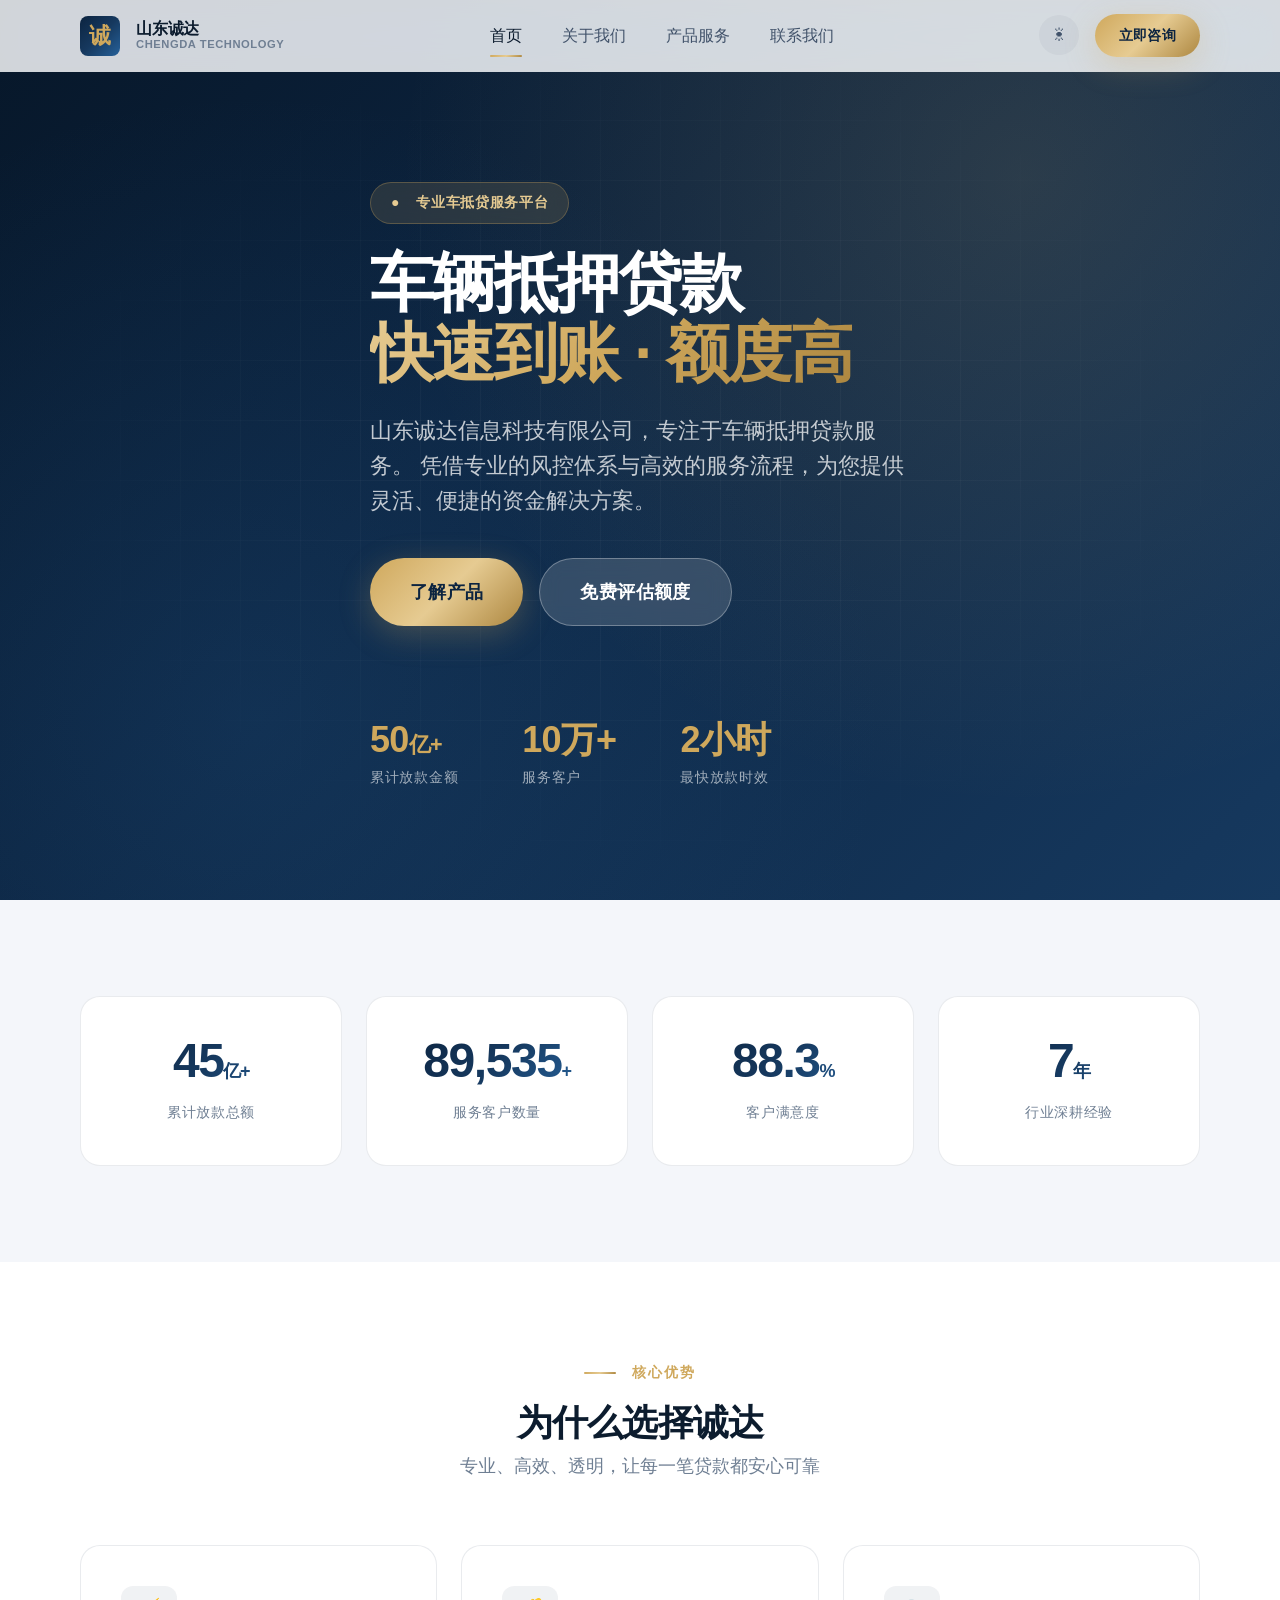
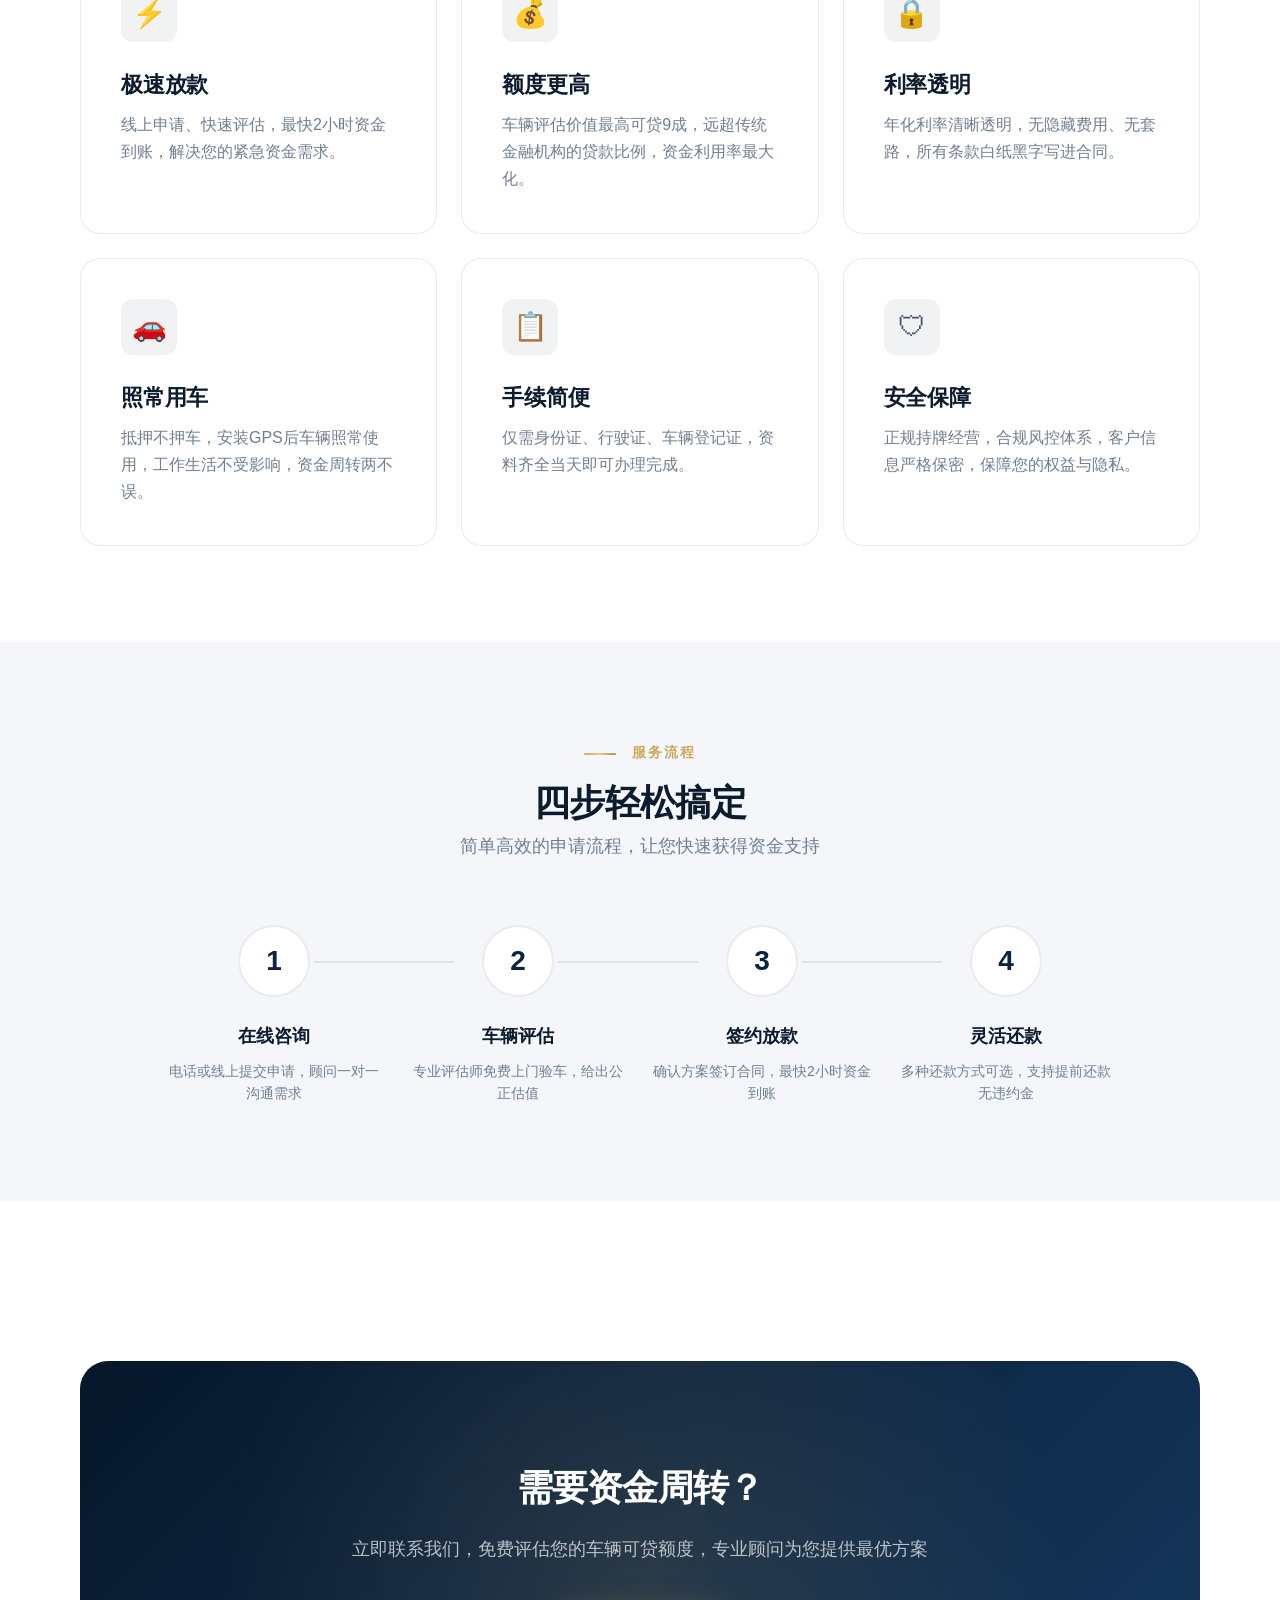
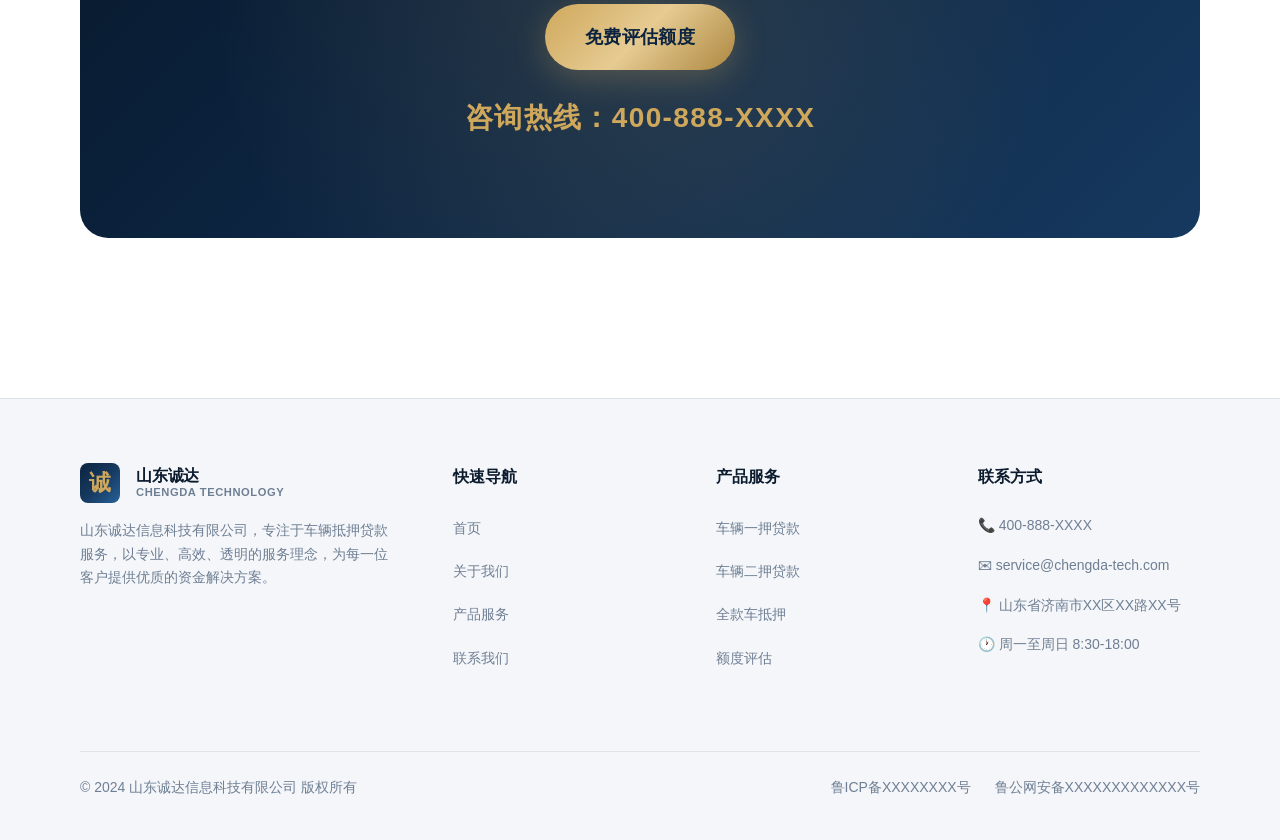
==== index.html @ d7d355e5 "Initial commit: 山东诚达信息科技有限公司官网 (车抵贷) - 首页/关于我们/产品服务/联系我们" ====
<!DOCTYPE html>
<html lang="zh-CN">
<head>
  <meta charset="UTF-8">
  <meta name="viewport" content="width=device-width, initial-scale=1.0">
  <title>山东诚达信息科技有限公司 - 专业车抵贷服务平台</title>
  <meta name="description" content="山东诚达信息科技有限公司，专注于车辆抵押贷款服务，放款快、额度高、利率透明，助力您的资金周转。">
  <meta name="keywords" content="车抵贷,车辆抵押贷款,山东诚达,汽车贷款,资金周转">
  <link rel="stylesheet" href="css/style.css">
</head>
<body>

  <!-- ===== 导航栏 ===== -->
  <nav class="navbar">
    <div class="nav-inner">
      <a href="index.html" class="nav-logo">
        <div class="nav-logo-mark">诚</div>
        <div class="nav-logo-text">
          <span class="main">山东诚达</span>
          <span class="sub">CHENGDA TECHNOLOGY</span>
        </div>
      </a>
      <div class="nav-menu">
        <a href="index.html" class="nav-link">首页</a>
        <a href="about.html" class="nav-link">关于我们</a>
        <a href="services.html" class="nav-link">产品服务</a>
        <a href="contact.html" class="nav-link">联系我们</a>
      </div>
      <div class="nav-actions">
        <button class="theme-toggle" aria-label="切换主题">
          <span class="icon-sun">☀</span>
          <span class="icon-moon">☾</span>
        </button>
        <a href="contact.html" class="btn btn-gold btn-sm magnetic">立即咨询</a>
        <button class="nav-toggle" aria-label="菜单">
          <span></span><span></span><span></span>
        </button>
      </div>
    </div>
  </nav>

  <!-- 移动端菜单 -->
  <div class="mobile-menu">
    <a href="index.html" class="nav-link">首页</a>
    <a href="about.html" class="nav-link">关于我们</a>
    <a href="services.html" class="nav-link">产品服务</a>
    <a href="contact.html" class="nav-link">联系我们</a>
  </div>

  <!-- ===== Hero 区 ===== -->
  <section class="hero">
    <div class="container">
      <div class="hero-content">
        <div class="hero-eyebrow">
          <span>●</span> 专业车抵贷服务平台
        </div>
        <h1 class="hero-title">
          车辆抵押贷款<br>
          <span class="accent">快速到账 · 额度高</span>
        </h1>
        <p class="hero-desc">
          山东诚达信息科技有限公司，专注于车辆抵押贷款服务。
          凭借专业的风控体系与高效的服务流程，为您提供灵活、便捷的资金解决方案。
        </p>
        <div class="hero-actions">
          <a href="services.html" class="btn btn-gold btn-lg magnetic">了解产品</a>
          <a href="contact.html" class="btn btn-light btn-lg">免费评估额度</a>
        </div>

        <div class="hero-stats">
          <div class="hero-stat">
            <div class="hero-stat-num">50<span style="font-size:0.6em">亿+</span></div>
            <div class="hero-stat-label">累计放款金额</div>
          </div>
          <div class="hero-stat">
            <div class="hero-stat-num">10万+</div>
            <div class="hero-stat-label">服务客户</div>
          </div>
          <div class="hero-stat">
            <div class="hero-stat-num">2小时</div>
            <div class="hero-stat-label">最快放款时效</div>
          </div>
        </div>
      </div>
    </div>
  </section>

  <!-- ===== 数据统计 ===== -->
  <section class="section bg-section" data-count-section>
    <div class="container">
      <div class="stats-bar">
        <div class="stat-item" data-animate>
          <div class="stat-num"><span data-count="50" data-decimals="0">0</span><span class="unit">亿+</span></div>
          <div class="stat-label">累计放款总额</div>
        </div>
        <div class="stat-item" data-animate data-animate-delay="1">
          <div class="stat-num"><span data-count="100000" data-decimals="0">0</span><span class="unit">+</span></div>
          <div class="stat-label">服务客户数量</div>
        </div>
        <div class="stat-item" data-animate data-animate-delay="2">
          <div class="stat-num"><span data-count="98.6" data-decimals="1">0</span><span class="unit">%</span></div>
          <div class="stat-label">客户满意度</div>
        </div>
        <div class="stat-item" data-animate data-animate-delay="3">
          <div class="stat-num"><span data-count="8" data-decimals="0">0</span><span class="unit">年</span></div>
          <div class="stat-label">行业深耕经验</div>
        </div>
      </div>
    </div>
  </section>

  <!-- ===== 业务优势 ===== -->
  <section class="section">
    <div class="container">
      <div class="text-center" data-animate>
        <span class="eyebrow">核心优势</span>
        <h2 class="section-title">为什么选择诚达</h2>
        <p class="section-subtitle">专业、高效、透明，让每一笔贷款都安心可靠</p>
      </div>

      <div class="feature-grid">
        <div class="feature-card" data-animate>
          <div class="feature-icon">⚡</div>
          <h3 class="feature-title">极速放款</h3>
          <p class="feature-desc">线上申请、快速评估，最快2小时资金到账，解决您的紧急资金需求。</p>
        </div>
        <div class="feature-card" data-animate data-animate-delay="1">
          <div class="feature-icon">💰</div>
          <h3 class="feature-title">额度更高</h3>
          <p class="feature-desc">车辆评估价值最高可贷9成，远超传统金融机构的贷款比例，资金利用率最大化。</p>
        </div>
        <div class="feature-card" data-animate data-animate-delay="2">
          <div class="feature-icon">🔒</div>
          <h3 class="feature-title">利率透明</h3>
          <p class="feature-desc">年化利率清晰透明，无隐藏费用、无套路，所有条款白纸黑字写进合同。</p>
        </div>
        <div class="feature-card" data-animate data-animate-delay="3">
          <div class="feature-icon">🚗</div>
          <h3 class="feature-title">照常用车</h3>
          <p class="feature-desc">抵押不押车，安装GPS后车辆照常使用，工作生活不受影响，资金周转两不误。</p>
        </div>
        <div class="feature-card" data-animate>
          <div class="feature-icon">📋</div>
          <h3 class="feature-title">手续简便</h3>
          <p class="feature-desc">仅需身份证、行驶证、车辆登记证，资料齐全当天即可办理完成。</p>
        </div>
        <div class="feature-card" data-animate data-animate-delay="1">
          <div class="feature-icon">🛡</div>
          <h3 class="feature-title">安全保障</h3>
          <p class="feature-desc">正规持牌经营，合规风控体系，客户信息严格保密，保障您的权益与隐私。</p>
        </div>
      </div>
    </div>
  </section>

  <!-- ===== 服务流程 ===== -->
  <section class="section bg-section">
    <div class="container">
      <div class="text-center" data-animate>
        <span class="eyebrow">服务流程</span>
        <h2 class="section-title">四步轻松搞定</h2>
        <p class="section-subtitle">简单高效的申请流程，让您快速获得资金支持</p>
      </div>

      <div class="process-flow">
        <div class="process-step" data-animate>
          <div class="process-step-num">1</div>
          <h3 class="process-step-title">在线咨询</h3>
          <p class="process-step-desc">电话或线上提交申请，顾问一对一沟通需求</p>
        </div>
        <div class="process-step" data-animate data-animate-delay="1">
          <div class="process-step-num">2</div>
          <h3 class="process-step-title">车辆评估</h3>
          <p class="process-step-desc">专业评估师免费上门验车，给出公正估值</p>
        </div>
        <div class="process-step" data-animate data-animate-delay="2">
          <div class="process-step-num">3</div>
          <h3 class="process-step-title">签约放款</h3>
          <p class="process-step-desc">确认方案签订合同，最快2小时资金到账</p>
        </div>
        <div class="process-step" data-animate data-animate-delay="3">
          <div class="process-step-num">4</div>
          <h3 class="process-step-title">灵活还款</h3>
          <p class="process-step-desc">多种还款方式可选，支持提前还款无违约金</p>
        </div>
      </div>
    </div>
  </section>

  <!-- ===== CTA ===== -->
  <section class="section">
    <div class="container">
      <div class="cta-section" data-animate>
        <div class="cta-content">
          <h2 class="cta-title">需要资金周转？</h2>
          <p class="cta-desc">立即联系我们，免费评估您的车辆可贷额度，专业顾问为您提供最优方案</p>
          <a href="contact.html" class="btn btn-gold btn-lg magnetic">免费评估额度</a>
          <div class="cta-phone">咨询热线：400-888-XXXX</div>
        </div>
      </div>
    </div>
  </section>

  <!-- ===== 页脚 ===== -->
  <footer class="footer">
    <div class="container">
      <div class="footer-grid">
        <div class="footer-brand">
          <a href="index.html" class="nav-logo">
            <div class="nav-logo-mark">诚</div>
            <div class="nav-logo-text">
              <span class="main">山东诚达</span>
              <span class="sub">CHENGDA TECHNOLOGY</span>
            </div>
          </a>
          <p>山东诚达信息科技有限公司，专注于车辆抵押贷款服务，以专业、高效、透明的服务理念，为每一位客户提供优质的资金解决方案。</p>
        </div>
        <div class="footer-col">
          <h4>快速导航</h4>
          <ul>
            <li><a href="index.html">首页</a></li>
            <li><a href="about.html">关于我们</a></li>
            <li><a href="services.html">产品服务</a></li>
            <li><a href="contact.html">联系我们</a></li>
          </ul>
        </div>
        <div class="footer-col">
          <h4>产品服务</h4>
          <ul>
            <li><a href="services.html">车辆一押贷款</a></li>
            <li><a href="services.html">车辆二押贷款</a></li>
            <li><a href="services.html">全款车抵押</a></li>
            <li><a href="services.html">额度评估</a></li>
          </ul>
        </div>
        <div class="footer-col">
          <h4>联系方式</h4>
          <div class="footer-contact-item">📞 400-888-XXXX</div>
          <div class="footer-contact-item">✉ service@chengda-tech.com</div>
          <div class="footer-contact-item">📍 山东省济南市XX区XX路XX号</div>
          <div class="footer-contact-item">🕐 周一至周日 8:30-18:00</div>
        </div>
      </div>
      <div class="footer-bottom">
        <p>© 2024 山东诚达信息科技有限公司 版权所有</p>
        <div class="footer-icp">
          <a href="#">鲁ICP备XXXXXXXX号</a>
          <a href="#">鲁公网安备XXXXXXXXXXXXX号</a>
        </div>
      </div>
    </div>
  </footer>

  <script src="js/main.js"></script>
</body>
</html>
---- css/style.css ----
/* ==========================================================================
   山东诚达信息科技有限公司 - 企业官网样式系统
   设计理念：简约大气 · 金融质感 · 深蓝鎏金
   ========================================================================== */

/* ---------- 设计令牌 ---------- */
:root {
  /* 品牌色 - 深蓝（沉稳高级） */
  --c-primary: #0c2440;
  --c-primary-light: #16395f;
  --c-primary-lighter: #26619a;
  --c-primary-soft: rgba(12, 36, 64, 0.06);

  /* 品牌色 - 香槟金（温润质感） */
  --c-gold: #cfa85c;
  --c-gold-light: #e6cb92;
  --c-gold-dark: #ad8740;
  --c-gold-soft: rgba(207, 168, 92, 0.12);

  /* 语义色 */
  --c-success: #1f9d72;
  --c-danger: #e54848;

  /* 亮色主题 */
  --bg-page: #ffffff;
  --bg-section: #f4f6fa;
  --bg-elevated: #ffffff;
  --bg-card: #ffffff;
  --bg-overlay: rgba(12, 36, 64, 0.04);
  --bg-nav: rgba(255, 255, 255, 0.82);

  --text-primary: #0c1c2e;
  --text-body: #41526a;
  --text-muted: #6f7f93;
  --text-inverse: #ffffff;

  --border-color: rgba(12, 36, 64, 0.09);
  --border-strong: rgba(12, 36, 64, 0.16);
  --shadow-sm: 0 1px 3px rgba(12, 36, 64, 0.05);
  --shadow-md: 0 4px 24px rgba(12, 36, 64, 0.07);
  --shadow-lg: 0 12px 48px rgba(12, 36, 64, 0.11);
  --shadow-gold: 0 8px 32px rgba(207, 168, 92, 0.28);

  /* 渐变 */
  --grad-primary: linear-gradient(135deg, #0c2440 0%, #16395f 50%, #26619a 100%);
  --grad-gold: linear-gradient(135deg, #cfa85c 0%, #e6cb92 50%, #ad8740 100%);
  --grad-hero: linear-gradient(135deg, #071729 0%, #0c2440 40%, #16395f 100%);
  --grad-text-gold: linear-gradient(135deg, #e6cb92, #cfa85c, #ad8740);

  /* 字体 */
  --font-sans: "PingFang SC", "Microsoft YaHei", "Helvetica Neue", "Noto Sans SC", sans-serif;
  --font-serif: "Noto Serif SC", "Source Han Serif SC", "SimSun", serif;

  /* 字号 */
  --fs-xs: 0.75rem;
  --fs-sm: 0.875rem;
  --fs-base: 1rem;
  --fs-lg: 1.125rem;
  --fs-xl: 1.375rem;
  --fs-2xl: 1.75rem;
  --fs-3xl: 2.25rem;
  --fs-4xl: 3rem;
  --fs-5xl: 4rem;

  /* 间距 */
  --sp-xs: 0.5rem;
  --sp-sm: 1rem;
  --sp-md: 1.5rem;
  --sp-lg: 2.5rem;
  --sp-xl: 4rem;
  --sp-2xl: 6rem;

  /* 圆角 */
  --radius-sm: 8px;
  --radius-md: 12px;
  --radius-lg: 20px;
  --radius-xl: 28px;
  --radius-full: 999px;

  /* 动画 */
  --ease-premium: cubic-bezier(0.16, 1, 0.3, 1);
  --ease-out: cubic-bezier(0.22, 1, 0.36, 1);
  --dur-fast: 0.2s;
  --dur-base: 0.4s;
  --dur-slow: 0.7s;

  /* 布局 */
  --container-max: 1200px;
  --nav-height: 72px;
}

/* ---------- 暗色主题 ---------- */
[data-theme="dark"] {
  --bg-page: #081320;
  --bg-section: #0b1a2b;
  --bg-elevated: #0e2238;
  --bg-card: #0d1e32;
  --bg-overlay: rgba(207, 168, 92, 0.04);
  --bg-nav: rgba(8, 19, 32, 0.82);

  --text-primary: #eaf0f7;
  --text-body: #aabccf;
  --text-muted: #6f849e;

  --border-color: rgba(255, 255, 255, 0.07);
  --border-strong: rgba(255, 255, 255, 0.13);
  --shadow-sm: 0 1px 3px rgba(0, 0, 0, 0.35);
  --shadow-md: 0 4px 24px rgba(0, 0, 0, 0.45);
  --shadow-lg: 0 12px 48px rgba(0, 0, 0, 0.55);

  --grad-hero: linear-gradient(135deg, #030c17 0%, #081320 40%, #0c2440 100%);
  --c-primary-soft: rgba(207, 168, 92, 0.08);
}

/* ---------- 全局重置 ---------- */
*, *::before, *::after {
  margin: 0;
  padding: 0;
  box-sizing: border-box;
}

html {
  scroll-behavior: smooth;
  font-size: 16px;
  -webkit-text-size-adjust: 100%;
}

body {
  font-family: var(--font-sans);
  background: var(--bg-page);
  color: var(--text-body);
  line-height: 1.7;
  font-size: var(--fs-base);
  overflow-x: hidden;
  transition: background var(--dur-base) var(--ease-out), color var(--dur-base) var(--ease-out);
  -webkit-font-smoothing: antialiased;
  -moz-osx-font-smoothing: grayscale;
}

a { color: inherit; text-decoration: none; }
img { max-width: 100%; display: block; }
button { font-family: inherit; cursor: pointer; border: none; background: none; }
ul, ol { list-style: none; }
input, textarea, select { font-family: inherit; font-size: inherit; }

::selection {
  background: var(--c-gold);
  color: var(--c-primary);
}

/* ---------- 容器 ---------- */
.container {
  max-width: var(--container-max);
  margin: 0 auto;
  padding: 0 var(--sp-lg);
}

.container-narrow {
  max-width: 860px;
  margin: 0 auto;
  padding: 0 var(--sp-lg);
}

/* ---------- 排版 ---------- */
.section {
  padding: var(--sp-2xl) 0;
}

.section-sm {
  padding: var(--sp-xl) 0;
}

.section-title {
  font-size: var(--fs-3xl);
  font-weight: 700;
  color: var(--text-primary);
  letter-spacing: -0.02em;
  line-height: 1.2;
}

.section-subtitle {
  font-size: var(--fs-lg);
  color: var(--text-muted);
  margin-top: var(--sp-xs);
  line-height: 1.6;
}

.text-center { text-align: center; }

.eyebrow {
  display: inline-block;
  font-size: var(--fs-sm);
  font-weight: 600;
  color: var(--c-gold);
  letter-spacing: 0.15em;
  text-transform: uppercase;
  margin-bottom: var(--sp-sm);
}

.eyebrow::before {
  content: "";
  display: inline-block;
  width: 32px;
  height: 2px;
  background: var(--grad-gold);
  vertical-align: middle;
  margin-right: var(--sp-sm);
  border-radius: var(--radius-full);
}

.gradient-text {
  background: var(--grad-text-gold);
  -webkit-background-clip: text;
  background-clip: text;
  -webkit-text-fill-color: transparent;
}

/* ---------- 按钮 ---------- */
.btn {
  display: inline-flex;
  align-items: center;
  justify-content: center;
  gap: var(--sp-xs);
  padding: 0.85rem 2rem;
  font-size: var(--fs-base);
  font-weight: 600;
  border-radius: var(--radius-full);
  transition: all var(--dur-base) var(--ease-premium);
  position: relative;
  overflow: hidden;
  white-space: nowrap;
  letter-spacing: 0.02em;
}

.btn-primary {
  background: var(--grad-primary);
  color: var(--text-inverse);
  box-shadow: var(--shadow-md);
}

.btn-primary:hover {
  transform: translateY(-3px);
  box-shadow: var(--shadow-lg);
}

.btn-gold {
  background: var(--grad-gold);
  color: var(--c-primary);
  box-shadow: var(--shadow-gold);
}

.btn-gold:hover {
  transform: translateY(-3px);
  box-shadow: 0 12px 40px rgba(207, 168, 92, 0.4);
}

.btn-outline {
  background: transparent;
  color: var(--text-primary);
  border: 1.5px solid var(--border-strong);
}

.btn-outline:hover {
  border-color: var(--c-gold);
  color: var(--c-gold);
  background: var(--c-gold-soft);
}

.btn-light {
  background: rgba(255, 255, 255, 0.15);
  color: var(--text-inverse);
  border: 1.5px solid rgba(255, 255, 255, 0.3);
  backdrop-filter: blur(10px);
}

.btn-light:hover {
  background: rgba(255, 255, 255, 0.25);
  border-color: rgba(255, 255, 255, 0.5);
  transform: translateY(-3px);
}

.btn-lg {
  padding: 1.1rem 2.5rem;
  font-size: var(--fs-lg);
}

.btn-sm {
  padding: 0.6rem 1.5rem;
  font-size: var(--fs-sm);
}

/* ---------- 导航栏 ---------- */
.navbar {
  position: fixed;
  top: 0;
  left: 0;
  right: 0;
  height: var(--nav-height);
  background: var(--bg-nav);
  backdrop-filter: blur(20px) saturate(180%);
  border-bottom: 1px solid transparent;
  z-index: 1000;
  transition: all var(--dur-base) var(--ease-out);
}

.navbar.scrolled {
  border-bottom-color: var(--border-color);
  box-shadow: var(--shadow-sm);
}

.nav-inner {
  max-width: var(--container-max);
  height: 100%;
  margin: 0 auto;
  padding: 0 var(--sp-lg);
  display: flex;
  align-items: center;
  justify-content: space-between;
}

.nav-logo {
  display: flex;
  align-items: center;
  gap: var(--sp-sm);
  font-weight: 700;
  font-size: var(--fs-lg);
  color: var(--text-primary);
  letter-spacing: -0.01em;
}

.nav-logo-mark {
  width: 40px;
  height: 40px;
  display: flex;
  align-items: center;
  justify-content: center;
  background: var(--grad-primary);
  border-radius: var(--radius-sm);
  color: var(--c-gold);
  font-size: var(--fs-xl);
  font-weight: 800;
  flex-shrink: 0;
}

.nav-logo-text {
  display: flex;
  flex-direction: column;
  line-height: 1.2;
}

.nav-logo-text .main {
  font-size: var(--fs-base);
  font-weight: 700;
  color: var(--text-primary);
}

.nav-logo-text .sub {
  font-size: 0.7rem;
  color: var(--text-muted);
  letter-spacing: 0.05em;
}

.nav-menu {
  display: flex;
  align-items: center;
  gap: var(--sp-lg);
}

.nav-link {
  font-size: var(--fs-base);
  font-weight: 500;
  color: var(--text-body);
  position: relative;
  padding: var(--sp-xs) 0;
  transition: color var(--dur-fast) var(--ease-out);
}

.nav-link::after {
  content: "";
  position: absolute;
  bottom: 0;
  left: 50%;
  width: 0;
  height: 2px;
  background: var(--grad-gold);
  border-radius: var(--radius-full);
  transition: all var(--dur-base) var(--ease-premium);
  transform: translateX(-50%);
}

.nav-link:hover,
.nav-link.active {
  color: var(--text-primary);
}

.nav-link:hover::after,
.nav-link.active::after {
  width: 100%;
}

.nav-actions {
  display: flex;
  align-items: center;
  gap: var(--sp-sm);
}

/* 主题切换 */
.theme-toggle {
  width: 40px;
  height: 40px;
  display: flex;
  align-items: center;
  justify-content: center;
  border-radius: var(--radius-full);
  background: var(--bg-overlay);
  color: var(--text-body);
  transition: all var(--dur-base) var(--ease-out);
  font-size: var(--fs-lg);
}

.theme-toggle:hover {
  background: var(--c-gold-soft);
  color: var(--c-gold);
  transform: rotate(20deg);
}

.theme-toggle .icon-moon { display: none; }
.theme-toggle .icon-sun { display: block; }
[data-theme="dark"] .theme-toggle .icon-moon { display: block; }
[data-theme="dark"] .theme-toggle .icon-sun { display: none; }

/* 移动端菜单按钮 */
.nav-toggle {
  display: none;
  width: 40px;
  height: 40px;
  flex-direction: column;
  justify-content: center;
  align-items: center;
  gap: 5px;
  border-radius: var(--radius-sm);
  transition: background var(--dur-fast);
}

.nav-toggle span {
  width: 22px;
  height: 2px;
  background: var(--text-primary);
  border-radius: 2px;
  transition: all var(--dur-base) var(--ease-premium);
}

.nav-toggle.active span:nth-child(1) { transform: translateY(7px) rotate(45deg); }
.nav-toggle.active span:nth-child(2) { opacity: 0; }
.nav-toggle.active span:nth-child(3) { transform: translateY(-7px) rotate(-45deg); }

/* 移动端菜单 */
.mobile-menu {
  position: fixed;
  top: var(--nav-height);
  left: 0;
  right: 0;
  background: var(--bg-elevated);
  border-bottom: 1px solid var(--border-color);
  padding: var(--sp-md);
  display: flex;
  flex-direction: column;
  gap: var(--sp-xs);
  transform: translateY(-120%);
  opacity: 0;
  transition: all var(--dur-base) var(--ease-premium);
  z-index: 999;
  box-shadow: var(--shadow-lg);
}

.mobile-menu.open {
  transform: translateY(0);
  opacity: 1;
}

.mobile-menu .nav-link {
  padding: var(--sp-sm) var(--sp-md);
  border-radius: var(--radius-sm);
  font-size: var(--fs-lg);
}

.mobile-menu .nav-link:hover {
  background: var(--bg-overlay);
}

/* ---------- Hero 区 ---------- */
.hero {
  position: relative;
  min-height: 100vh;
  display: flex;
  align-items: center;
  background: var(--grad-hero);
  overflow: hidden;
  padding-top: var(--nav-height);
}

.hero::before {
  content: "";
  position: absolute;
  top: 0; left: 0; right: 0; bottom: 0;
  background:
    radial-gradient(circle at 80% 20%, rgba(207, 168, 92, 0.15) 0%, transparent 50%),
    radial-gradient(circle at 20% 80%, rgba(38, 97, 154, 0.2) 0%, transparent 50%);
  pointer-events: none;
}

/* 装饰网格 */
.hero::after {
  content: "";
  position: absolute;
  top: 0; left: 0; right: 0; bottom: 0;
  background-image:
    linear-gradient(rgba(255,255,255,0.03) 1px, transparent 1px),
    linear-gradient(90deg, rgba(255,255,255,0.03) 1px, transparent 1px);
  background-size: 60px 60px;
  mask-image: radial-gradient(ellipse at center, black 30%, transparent 70%);
  -webkit-mask-image: radial-gradient(ellipse at center, black 30%, transparent 70%);
  pointer-events: none;
}

.hero-content {
  position: relative;
  z-index: 2;
  max-width: 680px;
}

.hero-eyebrow {
  display: inline-flex;
  align-items: center;
  gap: var(--sp-sm);
  padding: 0.5rem 1.25rem;
  background: rgba(207, 168, 92, 0.15);
  border: 1px solid rgba(207, 168, 92, 0.3);
  border-radius: var(--radius-full);
  color: var(--c-gold-light);
  font-size: var(--fs-sm);
  font-weight: 600;
  letter-spacing: 0.05em;
  margin-bottom: var(--sp-md);
  backdrop-filter: blur(10px);
}

.hero-title {
  font-size: clamp(2.5rem, 6vw, var(--fs-5xl));
  font-weight: 800;
  color: #ffffff;
  line-height: 1.1;
  letter-spacing: -0.03em;
  margin-bottom: var(--sp-md);
}

.hero-title .accent {
  background: var(--grad-text-gold);
  -webkit-background-clip: text;
  background-clip: text;
  -webkit-text-fill-color: transparent;
}

.hero-desc {
  font-size: var(--fs-xl);
  color: rgba(255, 255, 255, 0.75);
  line-height: 1.6;
  margin-bottom: var(--sp-lg);
  max-width: 540px;
}

.hero-actions {
  display: flex;
  gap: var(--sp-sm);
  flex-wrap: wrap;
}

.hero-stats {
  position: relative;
  z-index: 2;
  display: flex;
  gap: var(--sp-xl);
  margin-top: var(--sp-2xl);
  flex-wrap: wrap;
}

.hero-stat {
  display: flex;
  flex-direction: column;
}

.hero-stat-num {
  font-size: var(--fs-3xl);
  font-weight: 800;
  color: var(--c-gold);
  line-height: 1;
  letter-spacing: -0.02em;
}

.hero-stat-label {
  font-size: var(--fs-sm);
  color: rgba(255, 255, 255, 0.6);
  margin-top: var(--sp-xs);
  letter-spacing: 0.05em;
}

/* 页面通用 hero (非首页) */
.page-hero {
  position: relative;
  padding: calc(var(--nav-height) + var(--sp-2xl)) 0 var(--sp-xl);
  background: var(--grad-hero);
  text-align: center;
  overflow: hidden;
}

.page-hero::before {
  content: "";
  position: absolute;
  top: 0; left: 0; right: 0; bottom: 0;
  background: radial-gradient(circle at 50% 100%, rgba(207, 168, 92, 0.12) 0%, transparent 60%);
  pointer-events: none;
}

.page-hero-content {
  position: relative;
  z-index: 2;
}

.page-hero h1 {
  font-size: clamp(2rem, 5vw, var(--fs-4xl));
  font-weight: 800;
  color: #ffffff;
  letter-spacing: -0.02em;
  line-height: 1.2;
}

.page-hero p {
  font-size: var(--fs-lg);
  color: rgba(255, 255, 255, 0.7);
  margin-top: var(--sp-sm);
}

.breadcrumb {
  display: flex;
  align-items: center;
  justify-content: center;
  gap: var(--sp-xs);
  margin-top: var(--sp-md);
  font-size: var(--fs-sm);
  color: rgba(255, 255, 255, 0.5);
}

.breadcrumb a:hover { color: var(--c-gold-light); }

/* ---------- 卡片 ---------- */
.card {
  background: var(--bg-card);
  border: 1px solid var(--border-color);
  border-radius: var(--radius-lg);
  padding: var(--sp-lg);
  transition: all var(--dur-base) var(--ease-premium);
}

.card:hover {
  transform: translateY(-6px);
  border-color: var(--c-gold);
  box-shadow: var(--shadow-lg);
}

/* 玻璃卡片 */
.glass-card {
  background: var(--bg-overlay);
  backdrop-filter: blur(20px) saturate(180%);
  border: 1px solid var(--border-color);
  border-radius: var(--radius-lg);
  padding: var(--sp-lg);
  transition: all var(--dur-base) var(--ease-premium);
}

.glass-card:hover {
  border-color: rgba(207, 168, 92, 0.3);
  transform: translateY(-4px);
}

/* ---------- 特性卡片网格 ---------- */
.feature-grid {
  display: grid;
  grid-template-columns: repeat(auto-fit, minmax(280px, 1fr));
  gap: var(--sp-md);
  margin-top: var(--sp-xl);
}

.feature-card {
  background: var(--bg-card);
  border: 1px solid var(--border-color);
  border-radius: var(--radius-lg);
  padding: var(--sp-lg);
  transition: all var(--dur-base) var(--ease-premium);
  position: relative;
  overflow: hidden;
}

.feature-card::before {
  content: "";
  position: absolute;
  top: 0;
  left: 0;
  width: 100%;
  height: 3px;
  background: var(--grad-gold);
  transform: scaleX(0);
  transform-origin: left;
  transition: transform var(--dur-base) var(--ease-premium);
}

.feature-card:hover {
  transform: translateY(-6px);
  box-shadow: var(--shadow-lg);
  border-color: transparent;
}

.feature-card:hover::before {
  transform: scaleX(1);
}

.feature-icon {
  width: 56px;
  height: 56px;
  display: flex;
  align-items: center;
  justify-content: center;
  background: var(--c-primary-soft);
  border-radius: var(--radius-md);
  font-size: var(--fs-2xl);
  margin-bottom: var(--sp-md);
  transition: all var(--dur-base) var(--ease-premium);
}

.feature-card:hover .feature-icon {
  background: var(--c-gold-soft);
  transform: scale(1.1);
}

.feature-title {
  font-size: var(--fs-xl);
  font-weight: 700;
  color: var(--text-primary);
  margin-bottom: var(--sp-xs);
  letter-spacing: -0.01em;
}

.feature-desc {
  font-size: var(--fs-base);
  color: var(--text-muted);
  line-height: 1.7;
}

/* ---------- 数据统计 ---------- */
.stats-bar {
  display: grid;
  grid-template-columns: repeat(auto-fit, minmax(200px, 1fr));
  gap: var(--sp-md);
}

.stat-item {
  text-align: center;
  padding: var(--sp-lg);
  background: var(--bg-card);
  border: 1px solid var(--border-color);
  border-radius: var(--radius-lg);
  transition: all var(--dur-base) var(--ease-out);
}

.stat-item:hover {
  border-color: var(--c-gold);
  transform: translateY(-4px);
}

.stat-num {
  font-size: var(--fs-4xl);
  font-weight: 800;
  background: var(--grad-primary);
  -webkit-background-clip: text;
  background-clip: text;
  -webkit-text-fill-color: transparent;
  line-height: 1;
  letter-spacing: -0.03em;
}

.stat-num .unit {
  font-size: var(--fs-lg);
  font-weight: 600;
}

.stat-label {
  font-size: var(--fs-sm);
  color: var(--text-muted);
  margin-top: var(--sp-sm);
  letter-spacing: 0.05em;
}

/* ---------- 流程步骤 ---------- */
.process-flow {
  display: flex;
  flex-wrap: wrap;
  gap: var(--sp-md);
  margin-top: var(--sp-xl);
  justify-content: center;
}

.process-step {
  flex: 1;
  min-width: 180px;
  max-width: 220px;
  text-align: center;
  position: relative;
}

.process-step-num {
  width: 72px;
  height: 72px;
  margin: 0 auto var(--sp-md);
  display: flex;
  align-items: center;
  justify-content: center;
  background: var(--bg-card);
  border: 2px solid var(--border-color);
  border-radius: var(--radius-full);
  font-size: var(--fs-2xl);
  font-weight: 800;
  color: var(--c-primary);
  transition: all var(--dur-base) var(--ease-premium);
  position: relative;
  z-index: 2;
}

.process-step:hover .process-step-num {
  border-color: var(--c-gold);
  background: var(--c-gold-soft);
  color: var(--c-gold-dark);
  transform: scale(1.1);
}

.process-step-title {
  font-size: var(--fs-lg);
  font-weight: 700;
  color: var(--text-primary);
  margin-bottom: var(--sp-xs);
}

.process-step-desc {
  font-size: var(--fs-sm);
  color: var(--text-muted);
  line-height: 1.6;
}

/* 连接线 */
.process-step:not(:last-child)::after {
  content: "";
  position: absolute;
  top: 36px;
  left: calc(50% + 40px);
  right: calc(-50% + 40px);
  height: 2px;
  background: var(--border-color);
  z-index: 1;
}

/* ---------- 时间线 ---------- */
.timeline {
  position: relative;
  max-width: 800px;
  margin: var(--sp-xl) auto 0;
  padding-left: var(--sp-lg);
}

.timeline::before {
  content: "";
  position: absolute;
  left: 7px;
  top: 0;
  bottom: 0;
  width: 2px;
  background: linear-gradient(to bottom, var(--c-gold), var(--border-color));
}

.timeline-item {
  position: relative;
  padding-bottom: var(--sp-xl);
}

.timeline-item:last-child { padding-bottom: 0; }

.timeline-dot {
  position: absolute;
  left: -30px;
  top: 4px;
  width: 16px;
  height: 16px;
  background: var(--c-gold);
  border: 3px solid var(--bg-page);
  border-radius: var(--radius-full);
  box-shadow: 0 0 0 4px var(--c-gold-soft);
}

.timeline-year {
  font-size: var(--fs-xl);
  font-weight: 800;
  color: var(--c-gold-dark);
  letter-spacing: -0.01em;
}

.timeline-title {
  font-size: var(--fs-lg);
  font-weight: 700;
  color: var(--text-primary);
  margin: var(--sp-xs) 0;
}

.timeline-desc {
  font-size: var(--fs-base);
  color: var(--text-muted);
  line-height: 1.7;
}

/* ---------- 表单 ---------- */
.form-group {
  margin-bottom: var(--sp-md);
}

.form-label {
  display: block;
  font-size: var(--fs-sm);
  font-weight: 600;
  color: var(--text-primary);
  margin-bottom: var(--sp-xs);
}

.form-label .required { color: var(--c-danger); }

.form-input,
.form-textarea,
.form-select {
  width: 100%;
  padding: 0.85rem 1.25rem;
  background: var(--bg-section);
  border: 1.5px solid var(--border-color);
  border-radius: var(--radius-md);
  color: var(--text-primary);
  font-size: var(--fs-base);
  transition: all var(--dur-fast) var(--ease-out);
  outline: none;
}

.form-input:focus,
.form-textarea:focus,
.form-select:focus {
  border-color: var(--c-gold);
  background: var(--bg-page);
  box-shadow: 0 0 0 4px var(--c-gold-soft);
}

.form-textarea {
  min-height: 140px;
  resize: vertical;
}

.form-error {
  font-size: var(--fs-sm);
  color: var(--c-danger);
  margin-top: var(--sp-xs);
  display: none;
}

.form-error.show { display: block; }

.form-input.error,
.form-textarea.error {
  border-color: var(--c-danger);
}

/* ---------- 联系信息卡片 ---------- */
.contact-info-grid {
  display: grid;
  grid-template-columns: repeat(auto-fit, minmax(250px, 1fr));
  gap: var(--sp-md);
}

.contact-info-item {
  display: flex;
  gap: var(--sp-md);
  padding: var(--sp-lg);
  background: var(--bg-card);
  border: 1px solid var(--border-color);
  border-radius: var(--radius-lg);
  transition: all var(--dur-base) var(--ease-out);
}

.contact-info-item:hover {
  border-color: var(--c-gold);
  transform: translateY(-4px);
  box-shadow: var(--shadow-md);
}

.contact-info-icon {
  width: 48px;
  height: 48px;
  flex-shrink: 0;
  display: flex;
  align-items: center;
  justify-content: center;
  background: var(--c-primary-soft);
  border-radius: var(--radius-md);
  font-size: var(--fs-xl);
  color: var(--c-primary);
}

[data-theme="dark"] .contact-info-icon { color: var(--c-gold); background: var(--c-gold-soft); }

.contact-info-label {
  font-size: var(--fs-sm);
  color: var(--text-muted);
  margin-bottom: 2px;
}

.contact-info-value {
  font-size: var(--fs-base);
  font-weight: 600;
  color: var(--text-primary);
  line-height: 1.5;
}

/* ---------- 产品卡片 ---------- */
.product-grid {
  display: grid;
  grid-template-columns: repeat(auto-fit, minmax(320px, 1fr));
  gap: var(--sp-md);
  margin-top: var(--sp-xl);
}

.product-card {
  background: var(--bg-card);
  border: 1px solid var(--border-color);
  border-radius: var(--radius-lg);
  padding: var(--sp-lg);
  transition: all var(--dur-base) var(--ease-premium);
  position: relative;
  overflow: hidden;
}

.product-card.featured {
  border-color: var(--c-gold);
  box-shadow: var(--shadow-gold);
}

.product-card.featured::before {
  content: "推荐";
  position: absolute;
  top: var(--sp-md);
  right: var(--sp-md);
  padding: 0.25rem 0.75rem;
  background: var(--grad-gold);
  color: var(--c-primary);
  font-size: var(--fs-xs);
  font-weight: 700;
  border-radius: var(--radius-full);
}

.product-card:hover {
  transform: translateY(-6px);
  box-shadow: var(--shadow-lg);
}

.product-tag {
  display: inline-block;
  padding: 0.3rem 0.85rem;
  background: var(--c-primary-soft);
  color: var(--c-primary);
  font-size: var(--fs-xs);
  font-weight: 600;
  border-radius: var(--radius-full);
  margin-bottom: var(--sp-sm);
}

[data-theme="dark"] .product-tag {
  background: var(--c-gold-soft);
  color: var(--c-gold);
}

.product-name {
  font-size: var(--fs-xl);
  font-weight: 700;
  color: var(--text-primary);
  margin-bottom: var(--sp-xs);
}

.product-rate {
  display: flex;
  align-items: baseline;
  gap: var(--sp-xs);
  margin: var(--sp-sm) 0;
}

.product-rate-num {
  font-size: var(--fs-3xl);
  font-weight: 800;
  color: var(--c-gold);
  letter-spacing: -0.02em;
}

.product-rate-unit {
  font-size: var(--fs-sm);
  color: var(--text-muted);
}

.product-features {
  margin: var(--sp-md) 0;
}

.product-features li {
  display: flex;
  align-items: flex-start;
  gap: var(--sp-sm);
  padding: var(--sp-xs) 0;
  font-size: var(--fs-sm);
  color: var(--text-body);
}

.product-features li::before {
  content: "✓";
  color: var(--c-success);
  font-weight: 700;
  flex-shrink: 0;
}

/* ---------- FAQ 手风琴 ---------- */
.faq-list {
  max-width: 800px;
  margin: var(--sp-xl) auto 0;
}

.faq-item {
  background: var(--bg-card);
  border: 1px solid var(--border-color);
  border-radius: var(--radius-md);
  margin-bottom: var(--sp-sm);
  overflow: hidden;
  transition: border-color var(--dur-fast);
}

.faq-item.active {
  border-color: var(--c-gold);
}

.faq-question {
  width: 100%;
  padding: var(--sp-md) var(--sp-lg);
  display: flex;
  align-items: center;
  justify-content: space-between;
  font-size: var(--fs-lg);
  font-weight: 600;
  color: var(--text-primary);
  text-align: left;
  transition: color var(--dur-fast);
}

.faq-question:hover { color: var(--c-gold); }

.faq-toggle {
  width: 28px;
  height: 28px;
  display: flex;
  align-items: center;
  justify-content: center;
  font-size: var(--fs-xl);
  color: var(--c-gold);
  transition: transform var(--dur-base) var(--ease-premium);
  flex-shrink: 0;
}

.faq-item.active .faq-toggle {
  transform: rotate(45deg);
}

.faq-answer {
  max-height: 0;
  overflow: hidden;
  transition: max-height var(--dur-slow) var(--ease-premium);
}

.faq-answer-inner {
  padding: 0 var(--sp-lg) var(--sp-md);
  font-size: var(--fs-base);
  color: var(--text-muted);
  line-height: 1.8;
}

/* ---------- 价值观卡片 ---------- */
.values-grid {
  display: grid;
  grid-template-columns: repeat(auto-fit, minmax(240px, 1fr));
  gap: var(--sp-md);
  margin-top: var(--sp-xl);
}

.value-card {
  text-align: center;
  padding: var(--sp-lg);
  background: var(--bg-card);
  border: 1px solid var(--border-color);
  border-radius: var(--radius-lg);
  transition: all var(--dur-base) var(--ease-premium);
}

.value-card:hover {
  border-color: var(--c-gold);
  transform: translateY(-6px);
  box-shadow: var(--shadow-lg);
}

.value-icon {
  width: 64px;
  height: 64px;
  margin: 0 auto var(--sp-md);
  display: flex;
  align-items: center;
  justify-content: center;
  background: var(--grad-primary);
  border-radius: var(--radius-full);
  font-size: var(--fs-2xl);
  color: var(--c-gold);
}

.value-title {
  font-size: var(--fs-lg);
  font-weight: 700;
  color: var(--text-primary);
  margin-bottom: var(--sp-xs);
}

.value-desc {
  font-size: var(--fs-sm);
  color: var(--text-muted);
  line-height: 1.7;
}

/* ---------- CTA 区域 ---------- */
.cta-section {
  position: relative;
  background: var(--grad-hero);
  border-radius: var(--radius-xl);
  padding: var(--sp-2xl) var(--sp-xl);
  text-align: center;
  overflow: hidden;
  margin: var(--sp-xl) 0;
}

.cta-section::before {
  content: "";
  position: absolute;
  top: 0; left: 0; right: 0; bottom: 0;
  background: radial-gradient(circle at 50% 50%, rgba(207, 168, 92, 0.15) 0%, transparent 70%);
}

.cta-content {
  position: relative;
  z-index: 2;
  max-width: 600px;
  margin: 0 auto;
}

.cta-title {
  font-size: var(--fs-3xl);
  font-weight: 800;
  color: #ffffff;
  margin-bottom: var(--sp-sm);
  letter-spacing: -0.02em;
}

.cta-desc {
  font-size: var(--fs-lg);
  color: rgba(255, 255, 255, 0.7);
  margin-bottom: var(--sp-lg);
}

.cta-phone {
  font-size: var(--fs-2xl);
  font-weight: 800;
  color: var(--c-gold);
  margin-top: var(--sp-md);
  letter-spacing: 0.05em;
}

/* ---------- 页脚 ---------- */
.footer {
  background: var(--bg-section);
  border-top: 1px solid var(--border-color);
  padding: var(--sp-xl) 0 var(--sp-lg);
}

.footer-grid {
  display: grid;
  grid-template-columns: 1.5fr 1fr 1fr 1fr;
  gap: var(--sp-lg);
  margin-bottom: var(--sp-xl);
}

.footer-brand .nav-logo { margin-bottom: var(--sp-sm); }
.footer-brand p {
  font-size: var(--fs-sm);
  color: var(--text-muted);
  line-height: 1.7;
  max-width: 320px;
}

.footer-col h4 {
  font-size: var(--fs-base);
  font-weight: 700;
  color: var(--text-primary);
  margin-bottom: var(--sp-md);
}

.footer-col ul li {
  margin-bottom: var(--sp-sm);
}

.footer-col ul li a {
  font-size: var(--fs-sm);
  color: var(--text-muted);
  transition: color var(--dur-fast);
}

.footer-col ul li a:hover {
  color: var(--c-gold);
}

.footer-contact-item {
  display: flex;
  align-items: center;
  gap: var(--sp-xs);
  font-size: var(--fs-sm);
  color: var(--text-muted);
  margin-bottom: var(--sp-sm);
}

.footer-bottom {
  padding-top: var(--sp-md);
  border-top: 1px solid var(--border-color);
  display: flex;
  justify-content: space-between;
  align-items: center;
  flex-wrap: wrap;
  gap: var(--sp-sm);
}

.footer-bottom p {
  font-size: var(--fs-sm);
  color: var(--text-muted);
}

.footer-icp {
  display: flex;
  gap: var(--sp-md);
  flex-wrap: wrap;
}

.footer-icp a {
  font-size: var(--fs-sm);
  color: var(--text-muted);
  transition: color var(--dur-fast);
}

.footer-icp a:hover { color: var(--c-gold); }

/* ---------- 滚动动画 ---------- */
[data-animate] {
  opacity: 0;
  transform: translateY(40px);
  transition: opacity var(--dur-slow) var(--ease-premium), transform var(--dur-slow) var(--ease-premium);
}

[data-animate].in-view {
  opacity: 1;
  transform: translateY(0);
}

[data-animate-delay="1"] { transition-delay: 0.1s; }
[data-animate-delay="2"] { transition-delay: 0.2s; }
[data-animate-delay="3"] { transition-delay: 0.3s; }
[data-animate-delay="4"] { transition-delay: 0.4s; }
[data-animate-delay="5"] { transition-delay: 0.5s; }

/* 磁吸按钮效果 */
.magnetic {
  transition: transform 0.3s var(--ease-premium);
}

/* ---------- 响应式 ---------- */
@media (max-width: 968px) {
  .footer-grid {
    grid-template-columns: 1fr 1fr;
    gap: var(--sp-md);
  }
  .footer-brand { grid-column: 1 / -1; }
}

@media (max-width: 768px) {
  :root {
    --sp-2xl: 4rem;
    --sp-xl: 3rem;
  }

  .nav-menu, .nav-actions .btn { display: none; }
  .nav-toggle { display: flex; }

  .hero { min-height: auto; padding: calc(var(--nav-height) + var(--sp-xl)) 0 var(--sp-xl); }
  .hero-stats { gap: var(--sp-lg); }
  .hero-stat-num { font-size: var(--fs-2xl); }

  .section { padding: var(--sp-xl) 0; }

  .footer-grid {
    grid-template-columns: 1fr;
  }
  .footer-bottom {
    flex-direction: column;
    text-align: center;
  }

  .process-step::after { display: none; }
  .process-flow { flex-direction: column; align-items: center; }

  .cta-section { padding: var(--sp-xl) var(--sp-md); }

  /* 两栏布局响应式 */
  .about-intro-grid,
  .contact-form-grid {
    grid-template-columns: 1fr !important;
    gap: var(--sp-lg) !important;
  }
}

@media (max-width: 480px) {
  .container { padding: 0 var(--sp-md); }
  .hero-actions { flex-direction: column; }
  .hero-actions .btn { width: 100%; }
  .hero-stats { flex-direction: column; gap: var(--sp-md); }
}

/* ---------- 工具类 ---------- */
.mt-0 { margin-top: 0; }
.mt-sm { margin-top: var(--sp-sm); }
.mt-md { margin-top: var(--sp-md); }
.mt-lg { margin-top: var(--sp-lg); }
.mt-xl { margin-top: var(--sp-xl); }
.mb-0 { margin-bottom: 0; }
.bg-section { background: var(--bg-section); }
.bg-elevated { background: var(--bg-elevated); }
.rounded { border-radius: var(--radius-lg); }
.hidden { display: none !important; }

/* 滚动条美化 */
::-webkit-scrollbar { width: 10px; }
::-webkit-scrollbar-track { background: var(--bg-section); }
::-webkit-scrollbar-thumb {
  background: var(--border-strong);
  border-radius: var(--radius-full);
  border: 2px solid var(--bg-section);
}
::-webkit-scrollbar-thumb:hover { background: var(--c-gold); }
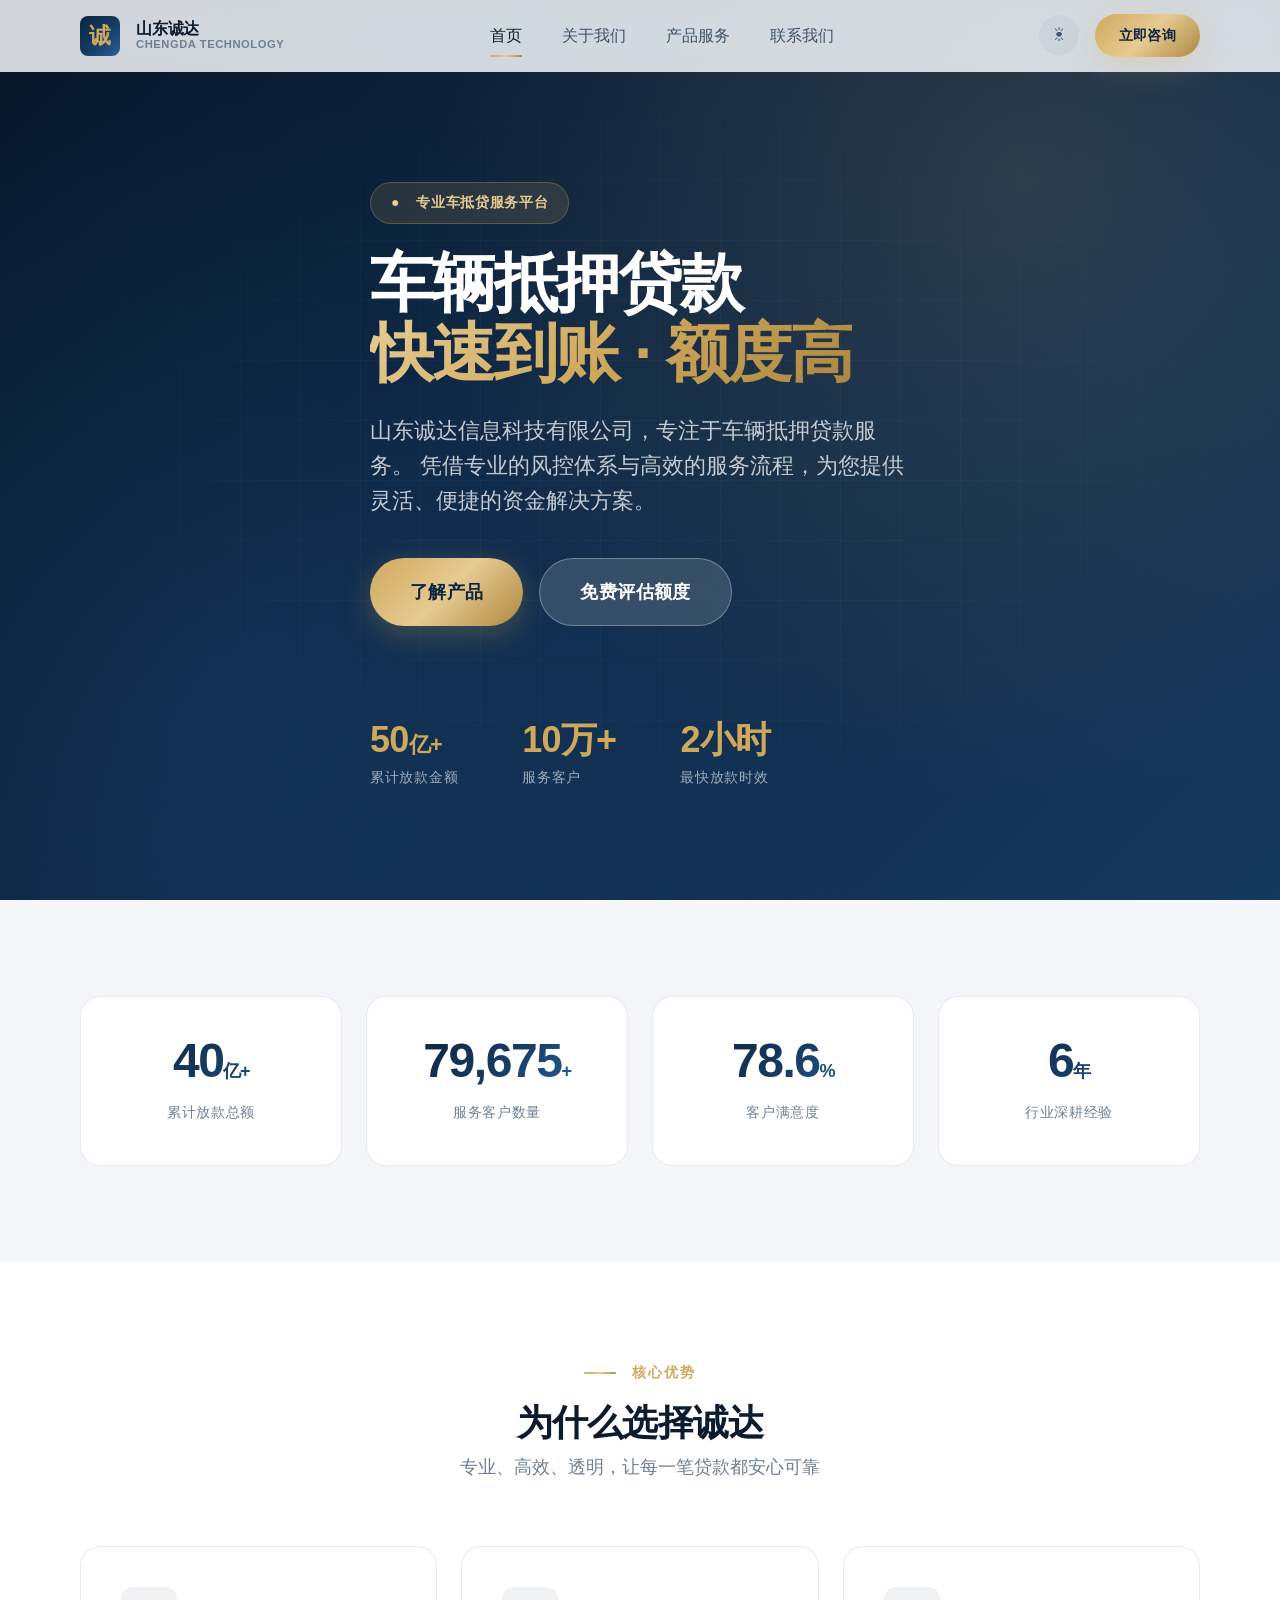
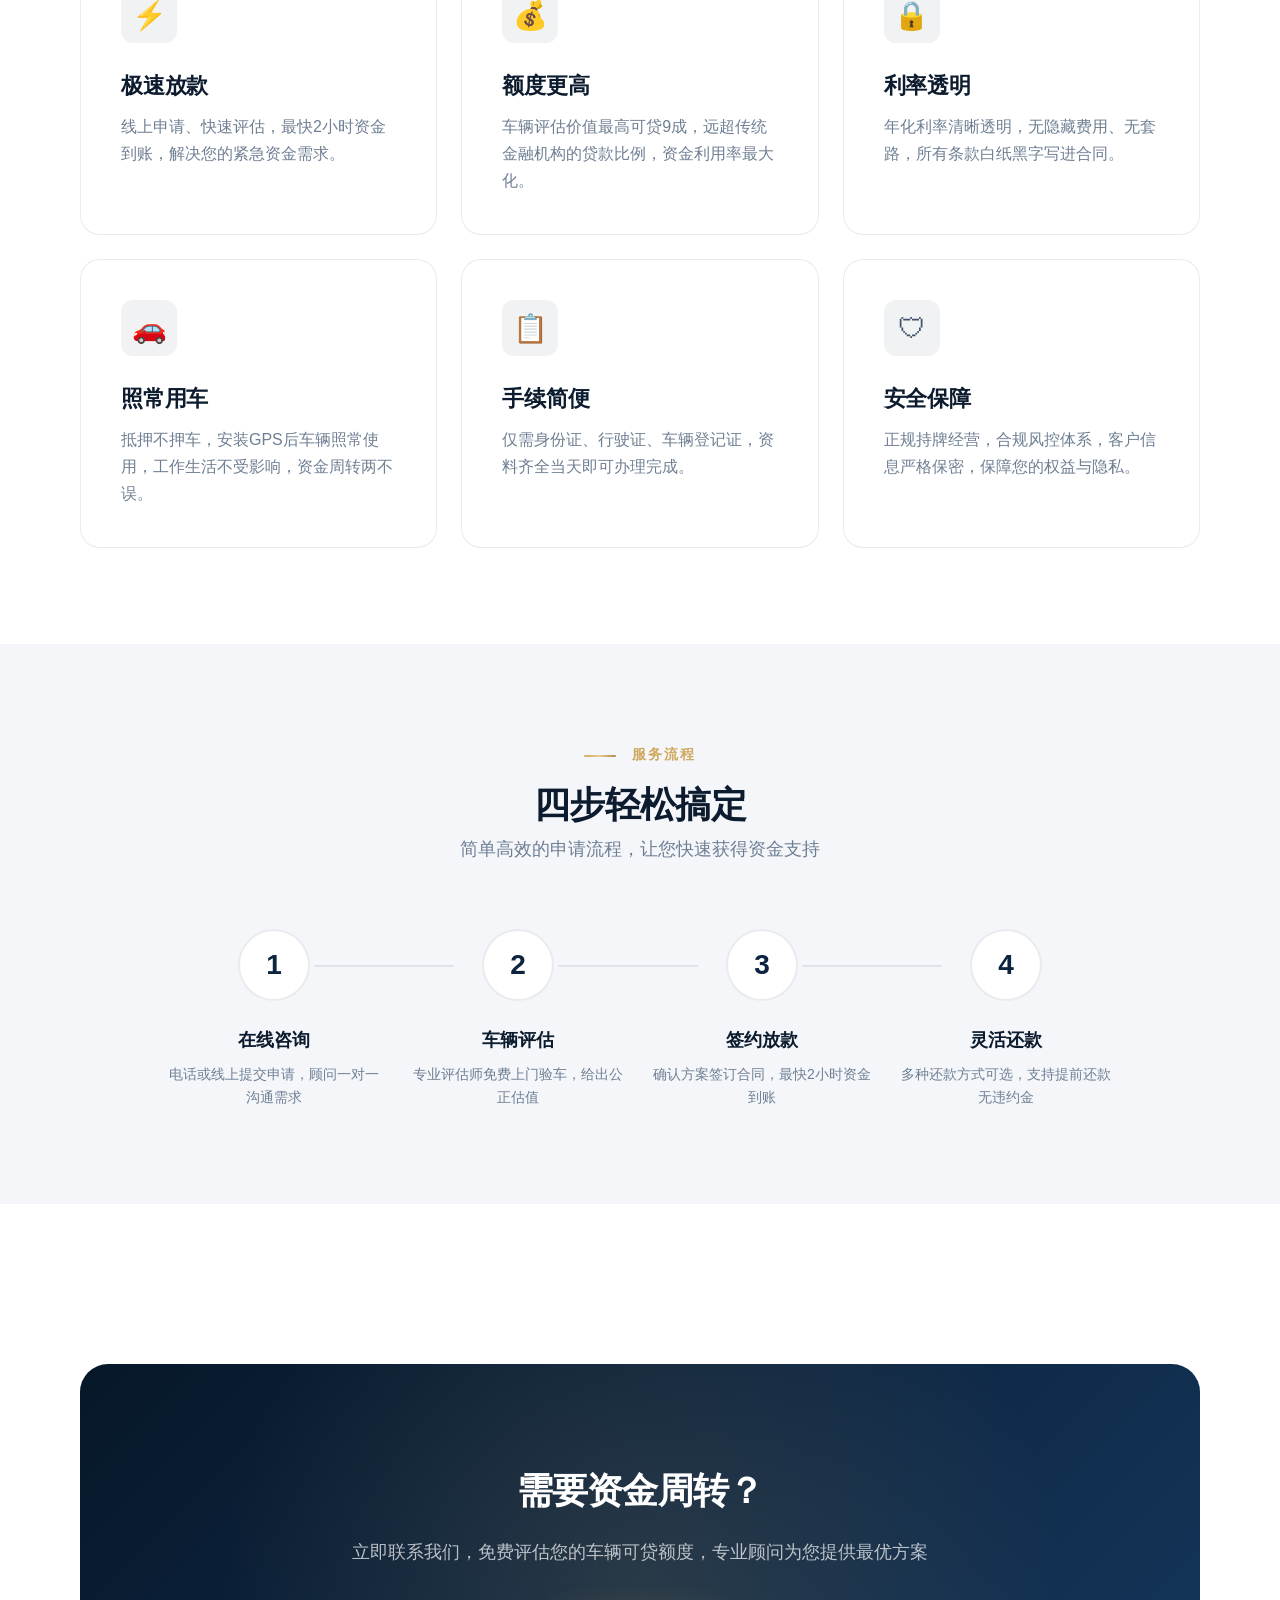
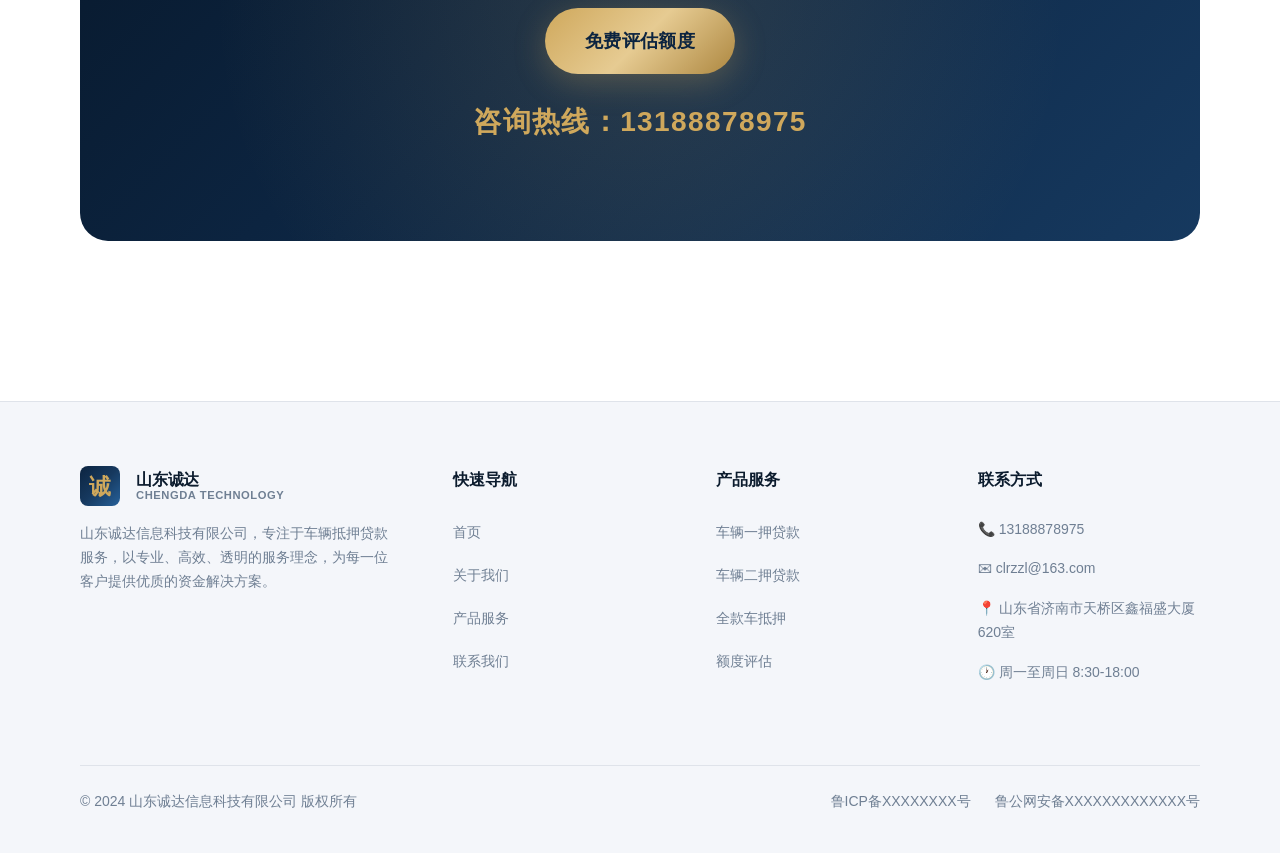
==== commit 8a3d1de9: "update: 全站联系方式更新为13188878975 / clrzzl@163.com / 济南市天桥区鑫福盛大厦620室; 恢复联系页Hero保持与其他页一致; 修联系页文字行间距" ====
--- a/index.html
+++ b/index.html
@@ -195,7 +195,7 @@
           <h2 class="cta-title">需要资金周转？</h2>
           <p class="cta-desc">立即联系我们，免费评估您的车辆可贷额度，专业顾问为您提供最优方案</p>
           <a href="contact.html" class="btn btn-gold btn-lg magnetic">免费评估额度</a>
-          <div class="cta-phone">咨询热线：400-888-XXXX</div>
+          <div class="cta-phone">咨询热线：13188878975</div>
         </div>
       </div>
     </div>
@@ -235,9 +235,9 @@
         </div>
         <div class="footer-col">
           <h4>联系方式</h4>
-          <div class="footer-contact-item">📞 400-888-XXXX</div>
-          <div class="footer-contact-item">✉ service@chengda-tech.com</div>
-          <div class="footer-contact-item">📍 山东省济南市XX区XX路XX号</div>
+          <div class="footer-contact-item">📞 13188878975</div>
+          <div class="footer-contact-item">✉ clrzzl@163.com</div>
+          <div class="footer-contact-item">📍 山东省济南市天桥区鑫福盛大厦620室</div>
           <div class="footer-contact-item">🕐 周一至周日 8:30-18:00</div>
         </div>
       </div>
--- a/css/style.css
+++ b/css/style.css
@@ -182,7 +182,7 @@
   font-size: var(--fs-lg);
   color: var(--text-muted);
   margin-top: var(--sp-xs);
-  line-height: 1.6;
+  line-height: 1.7;
 }
 
 .text-center { text-align: center; }
@@ -1020,14 +1020,15 @@
 .contact-info-label {
   font-size: var(--fs-sm);
   color: var(--text-muted);
-  margin-bottom: 2px;
+  margin-bottom: 4px;
+  line-height: 1.4;
 }
 
 .contact-info-value {
   font-size: var(--fs-base);
   font-weight: 600;
   color: var(--text-primary);
-  line-height: 1.5;
+  line-height: 1.6;
 }
 
 /* ---------- 产品卡片 ---------- */
@@ -1469,3 +1470,240 @@
   border: 2px solid var(--bg-section);
 }
 ::-webkit-scrollbar-thumb:hover { background: var(--c-gold); }
+
+/* ---------- 留资表单：页面核心，整宽居中、清晰可填 ---------- */
+/* 留资核心区：表单与下方 4 个信息块共用同一居中宽度 */
+.contact-page {
+  max-width: 1080px;
+  margin: 0 auto;
+}
+.contact-form-block {
+  max-width: 100%;
+  margin: 0 0 var(--sp-2xl);
+}
+.contact-info {
+  margin-top: var(--sp-md);
+}
+.contact-info-lead {
+  text-align: center;
+  color: var(--text-muted);
+  font-size: var(--fs-sm);
+  line-height: 1.7;
+  margin-bottom: var(--sp-lg);
+}
+.form-embed-wrap {
+  padding: var(--sp-lg);
+  border: 1px solid var(--c-gold-soft);
+}
+.form-embed-head {
+  display: flex;
+  flex-direction: column;
+  align-items: flex-start;
+  gap: var(--sp-xs);
+  margin-bottom: var(--sp-md);
+}
+.form-embed-badge {
+  display: inline-flex;
+  align-items: center;
+  gap: 0.4rem;
+  font-size: var(--fs-xs);
+  color: var(--c-gold);
+  background: var(--c-gold-soft);
+  padding: 0.35rem 0.85rem;
+  border-radius: var(--radius-full);
+}
+.form-embed-title {
+  font-size: var(--fs-lg);
+  font-weight: 700;
+  color: var(--text-primary);
+}
+.form-embed-tip {
+  font-size: var(--fs-sm);
+  color: var(--text-muted);
+  margin-top: var(--sp-xs);
+  line-height: 1.7;
+}
+.form-embed-note {
+  font-size: var(--fs-xs);
+  color: var(--text-muted);
+  margin-top: var(--sp-md);
+  line-height: 1.6;
+  text-align: center;
+}
+
+/* ---------- WPS 表单嵌入 ---------- */
+.wps-form-embed {
+  width: 100%;
+  height: 920px;
+  border-radius: var(--radius-lg);
+  overflow: hidden;
+  border: 1px solid var(--border-color);
+  background: var(--bg-card);
+  box-shadow: var(--shadow-md);
+}
+.wps-form-embed iframe {
+  width: 100%;
+  height: 100%;
+  border: 0;
+  display: block;
+}
+
+/* ---------- 服务支持（到访须知 + 紧急联系） ---------- */
+.contact-support {
+  display: grid;
+  grid-template-columns: 1fr 1fr;
+  gap: var(--sp-xl);
+  align-items: stretch;
+  margin-top: var(--sp-xl);
+}
+.support-card {
+  padding: var(--sp-xl);
+  height: 100%;
+}
+.support-title {
+  font-size: var(--fs-lg);
+  font-weight: 700;
+  color: var(--text-primary);
+  margin-bottom: var(--sp-md);
+  display: flex;
+  align-items: center;
+  gap: var(--sp-sm);
+}
+.support-title::before {
+  content: "";
+  width: 4px;
+  height: 1.1em;
+  border-radius: 4px;
+  background: var(--c-gold);
+}
+.support-list {
+  display: flex;
+  flex-direction: column;
+  gap: var(--sp-sm);
+}
+.support-list li {
+  position: relative;
+  padding-left: 1.1rem;
+  font-size: var(--fs-sm);
+  color: var(--text-body);
+  line-height: 1.7;
+}
+.support-list li::before {
+  content: "·";
+  position: absolute;
+  left: 0;
+  color: var(--c-gold);
+  font-weight: 700;
+}
+.support-emergency {
+  background: var(--grad-primary);
+  color: #fff;
+  border: none;
+}
+.support-emergency .support-title {
+  color: #fff;
+}
+.support-emergency .support-title::before {
+  background: var(--c-gold);
+}
+.support-desc {
+  font-size: var(--fs-sm);
+  color: rgba(255, 255, 255, 0.75);
+  line-height: 1.8;
+  margin-bottom: var(--sp-lg);
+}
+.support-phone {
+  font-size: var(--fs-2xl);
+  font-weight: 800;
+  color: var(--c-gold);
+  letter-spacing: 0.03em;
+}
+.support-note {
+  margin-top: var(--sp-lg);
+  padding-top: var(--sp-md);
+  border-top: 1px solid rgba(255, 255, 255, 0.15);
+  font-size: var(--fs-xs);
+  color: rgba(255, 255, 255, 0.6);
+}
+
+@media (max-width: 768px) {
+  .wps-form-embed { height: 860px; }
+  .contact-form-block { margin-bottom: var(--sp-xl); }
+  .contact-support { grid-template-columns: 1fr; gap: var(--sp-lg); }
+}
+
+/* ---------- 职位说明 / 专家卡片 ---------- */
+.expert-showcase { margin-top: var(--sp-xl); }
+
+.expert-card {
+  display: flex;
+  align-items: center;
+  gap: var(--sp-lg);
+  max-width: 760px;
+  margin: 0 auto;
+  padding: var(--sp-xl);
+  background: var(--bg-card);
+  border: 1px solid var(--border-color);
+  border-radius: var(--radius-lg);
+  box-shadow: var(--shadow-md);
+  transition: transform var(--transition-normal), box-shadow var(--transition-normal);
+}
+.expert-card:hover {
+  transform: translateY(-4px);
+  box-shadow: var(--shadow-lg);
+}
+
+.expert-avatar {
+  flex: 0 0 auto;
+  width: 120px;
+  height: 120px;
+  border-radius: var(--radius-full);
+  overflow: hidden;
+  border: 3px solid var(--c-gold);
+  box-shadow: var(--shadow-gold, 0 8px 32px rgba(207,168,92,0.25));
+  background: var(--grad-hero);
+}
+.expert-avatar img,
+.expert-avatar svg {
+  width: 100%;
+  height: 100%;
+  object-fit: cover;
+  display: block;
+}
+
+.expert-info { flex: 1; min-width: 0; }
+.expert-name {
+  font-size: var(--fs-xl);
+  font-weight: 700;
+  color: var(--text-primary);
+  margin-bottom: 4px;
+}
+.expert-title {
+  display: inline-block;
+  font-size: var(--fs-sm);
+  font-weight: 600;
+  color: var(--c-gold-dark, #ad8740);
+  background: var(--c-gold-soft, rgba(207,168,92,0.14));
+  padding: 4px 12px;
+  border-radius: var(--radius-full);
+  margin-bottom: var(--sp-sm);
+}
+.expert-company {
+  font-size: var(--fs-sm);
+  font-weight: 600;
+  color: var(--text-muted);
+  margin-bottom: var(--sp-sm);
+}
+.expert-bio {
+  font-size: var(--fs-sm);
+  line-height: 1.7;
+  color: var(--text-body);
+}
+
+@media (max-width: 600px) {
+  .expert-card {
+    flex-direction: column;
+    text-align: center;
+    padding: var(--sp-lg);
+  }
+}
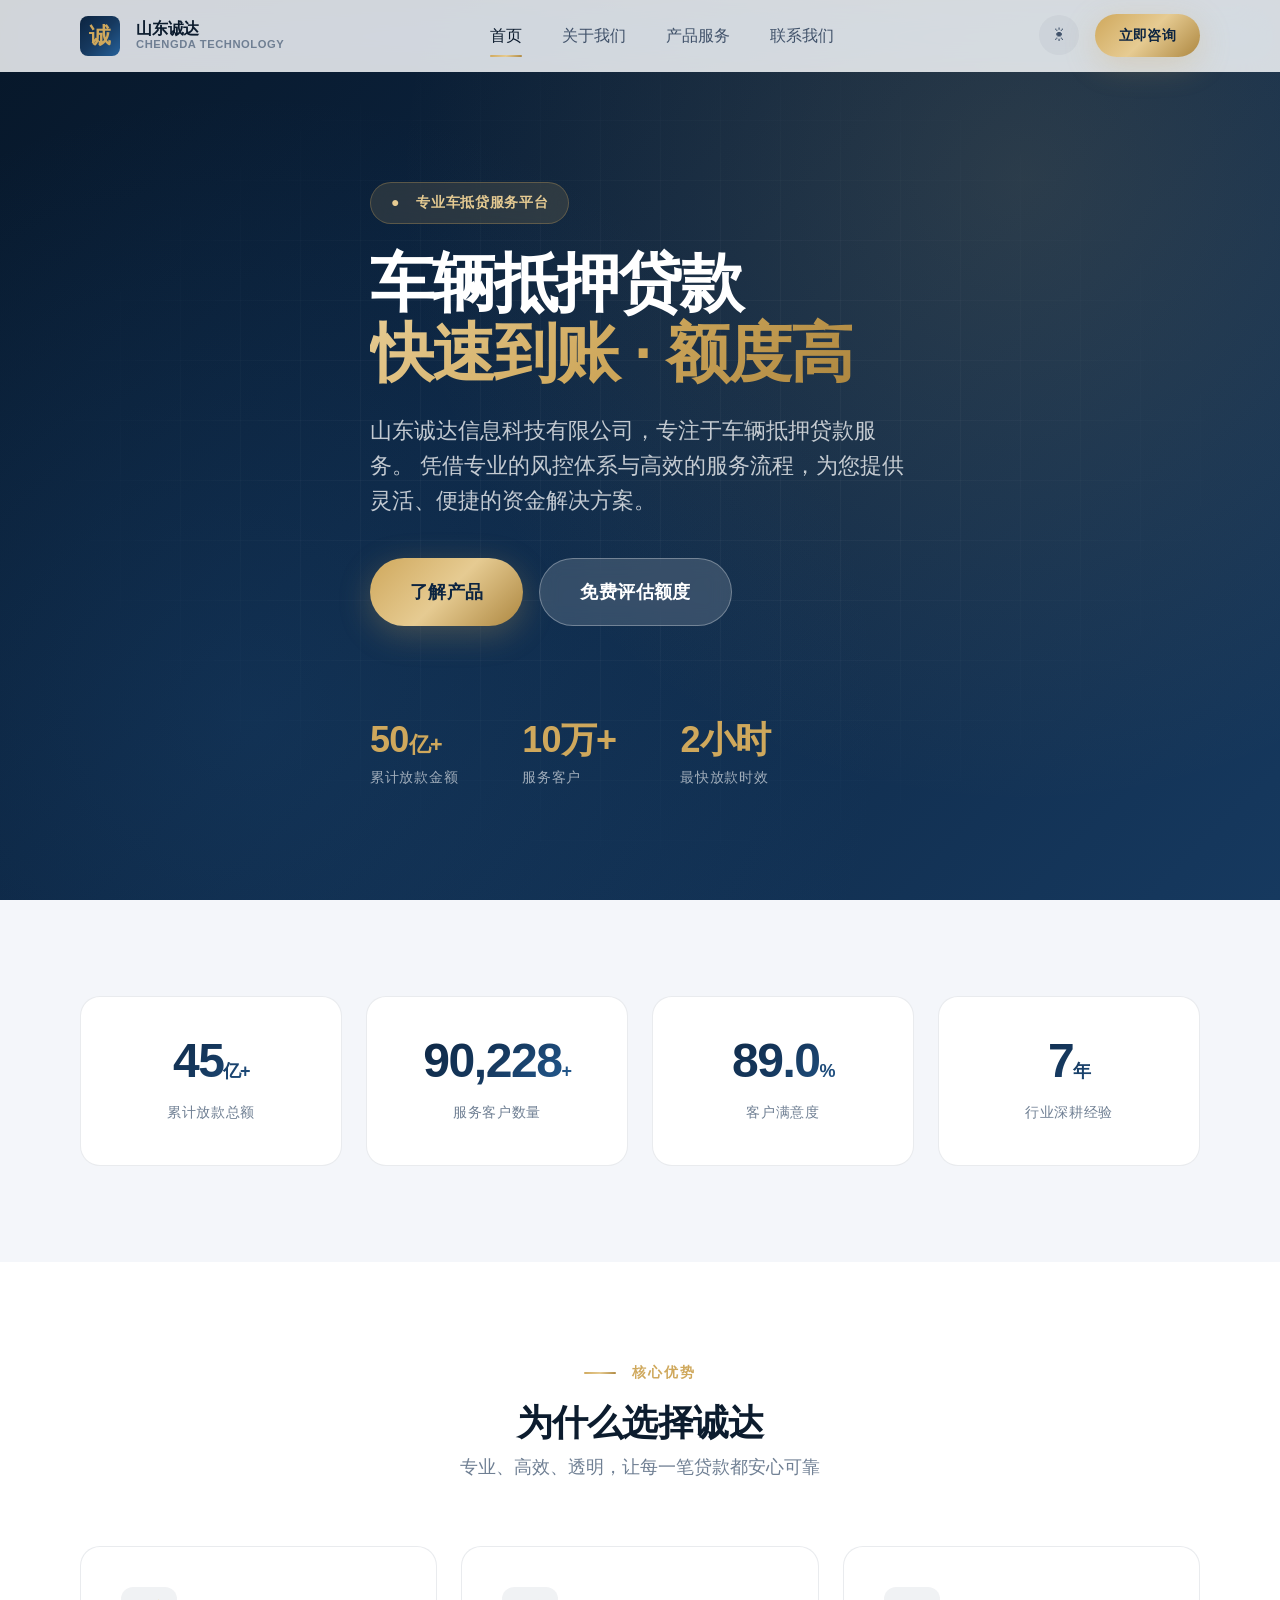
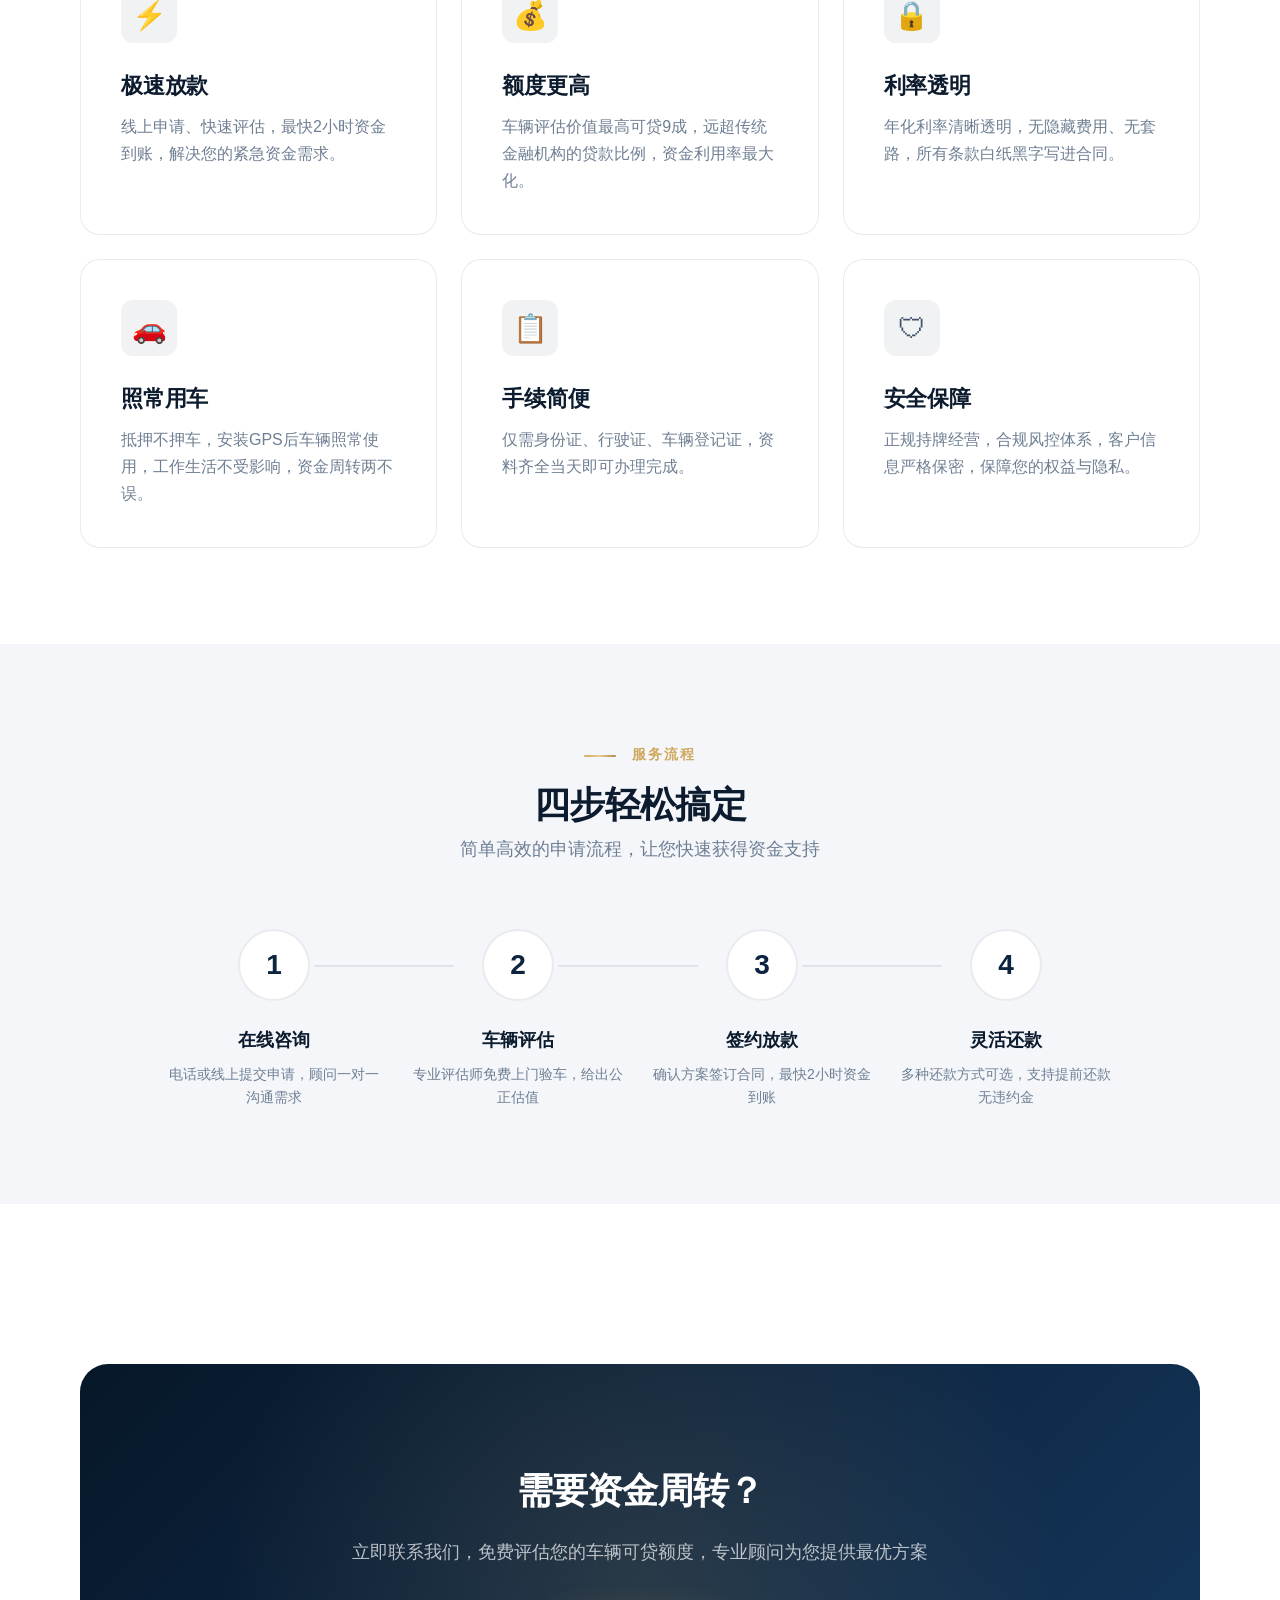
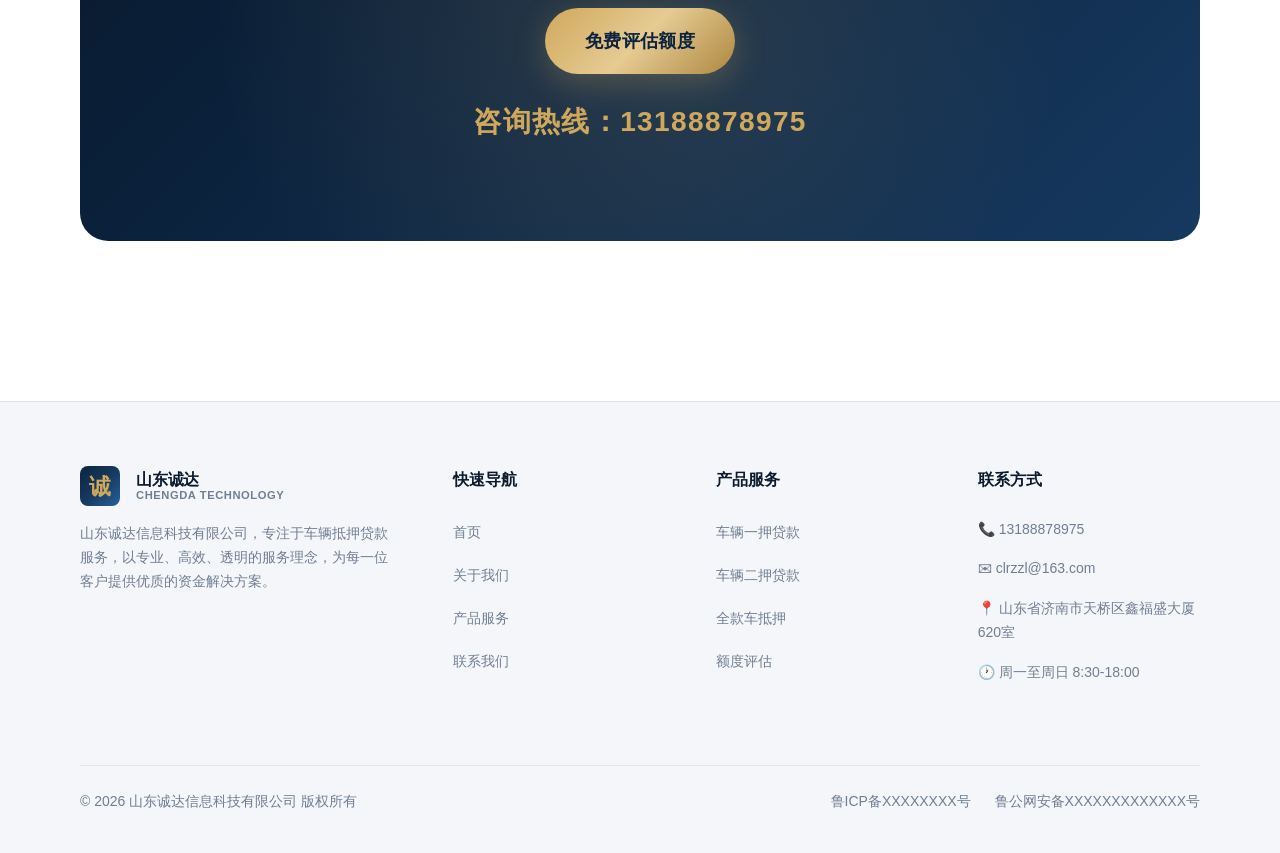
==== commit e3ed1ff1: "fix: 修复 toast 内联样式拼写(style.cssText)、补全未定义变量 --transition-normal、新增站点 favicon" ====
--- a/index.html
+++ b/index.html
@@ -7,6 +7,7 @@
   <meta name="description" content="山东诚达信息科技有限公司，专注于车辆抵押贷款服务，放款快、额度高、利率透明，助力您的资金周转。">
   <meta name="keywords" content="车抵贷,车辆抵押贷款,山东诚达,汽车贷款,资金周转">
   <link rel="stylesheet" href="css/style.css">
+  <link rel="icon" type="image/svg+xml" href="assets/favicon.svg">
 </head>
 <body>
 
--- a/css/style.css
+++ b/css/style.css
@@ -1646,7 +1646,7 @@
   border: 1px solid var(--border-color);
   border-radius: var(--radius-lg);
   box-shadow: var(--shadow-md);
-  transition: transform var(--transition-normal), box-shadow var(--transition-normal);
+  transition: transform var(--dur-base) var(--ease-premium), box-shadow var(--dur-base) var(--ease-premium);
 }
 .expert-card:hover {
   transform: translateY(-4px);
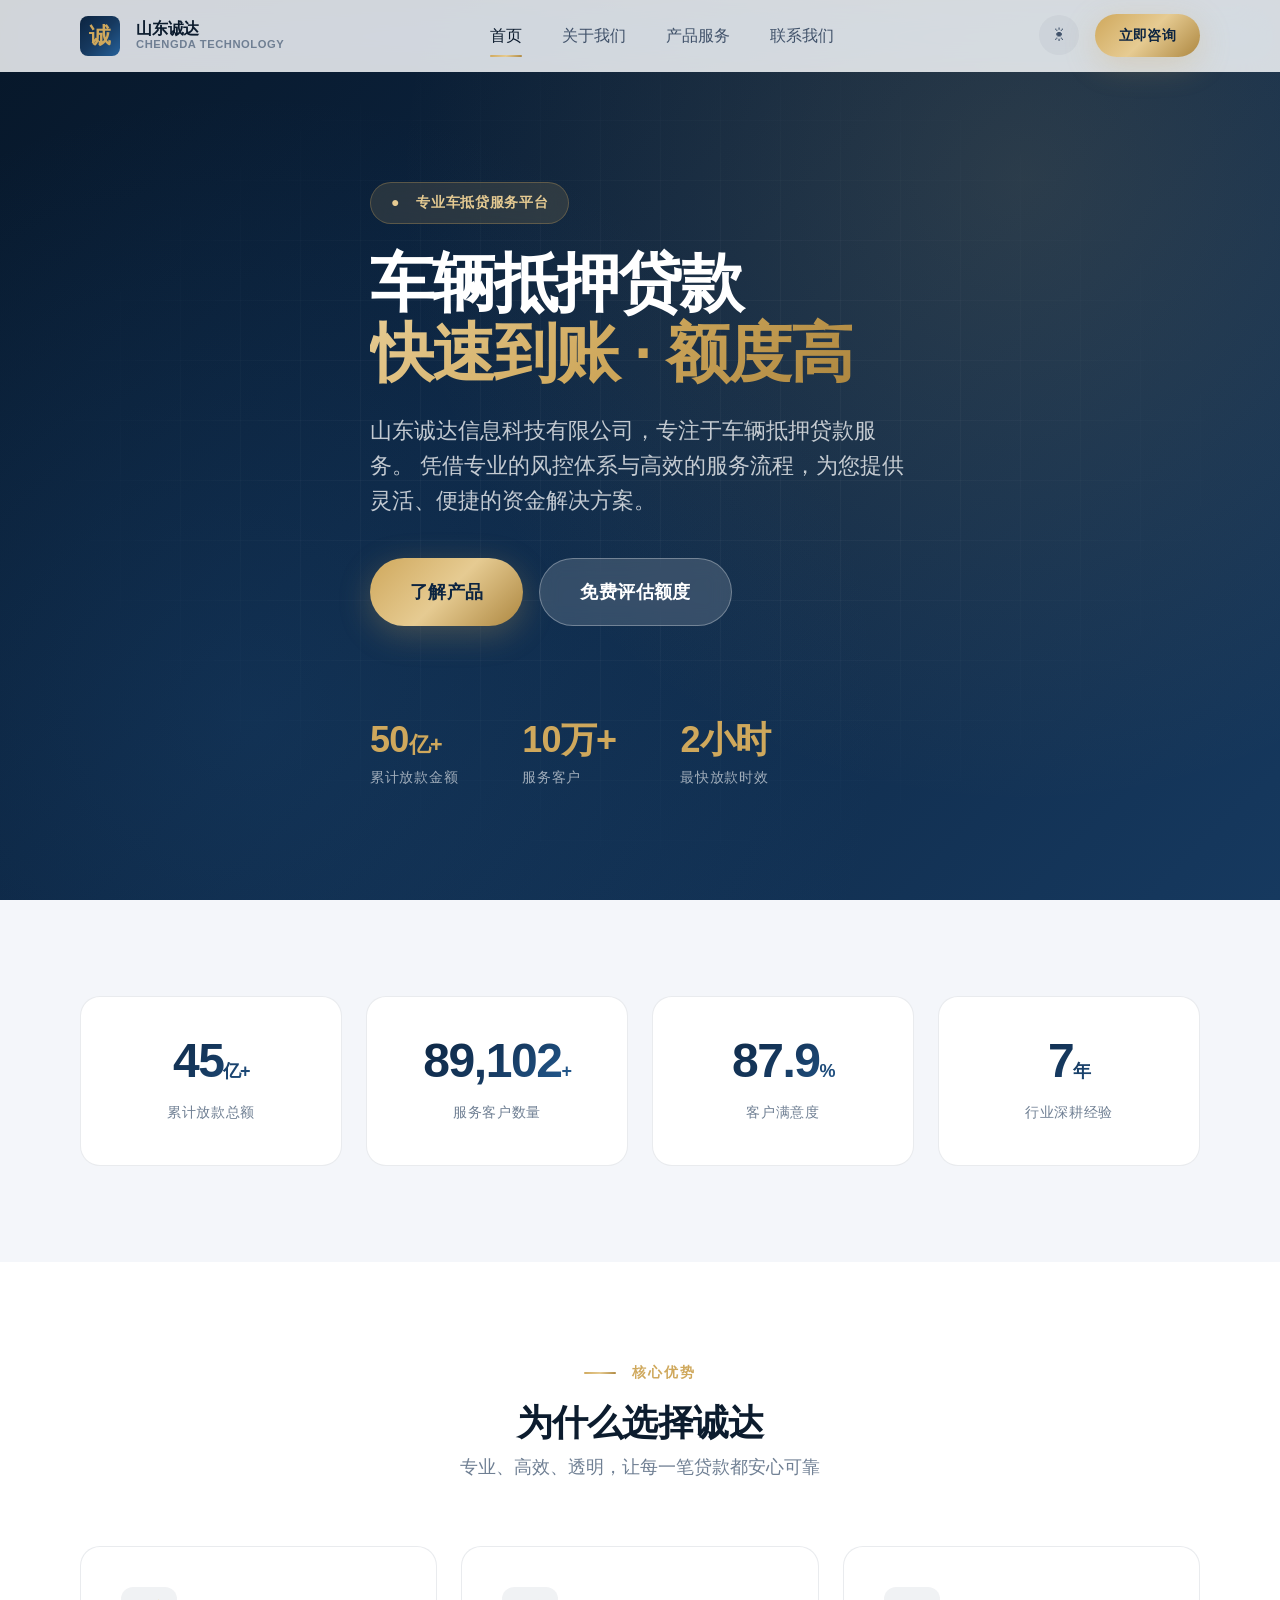
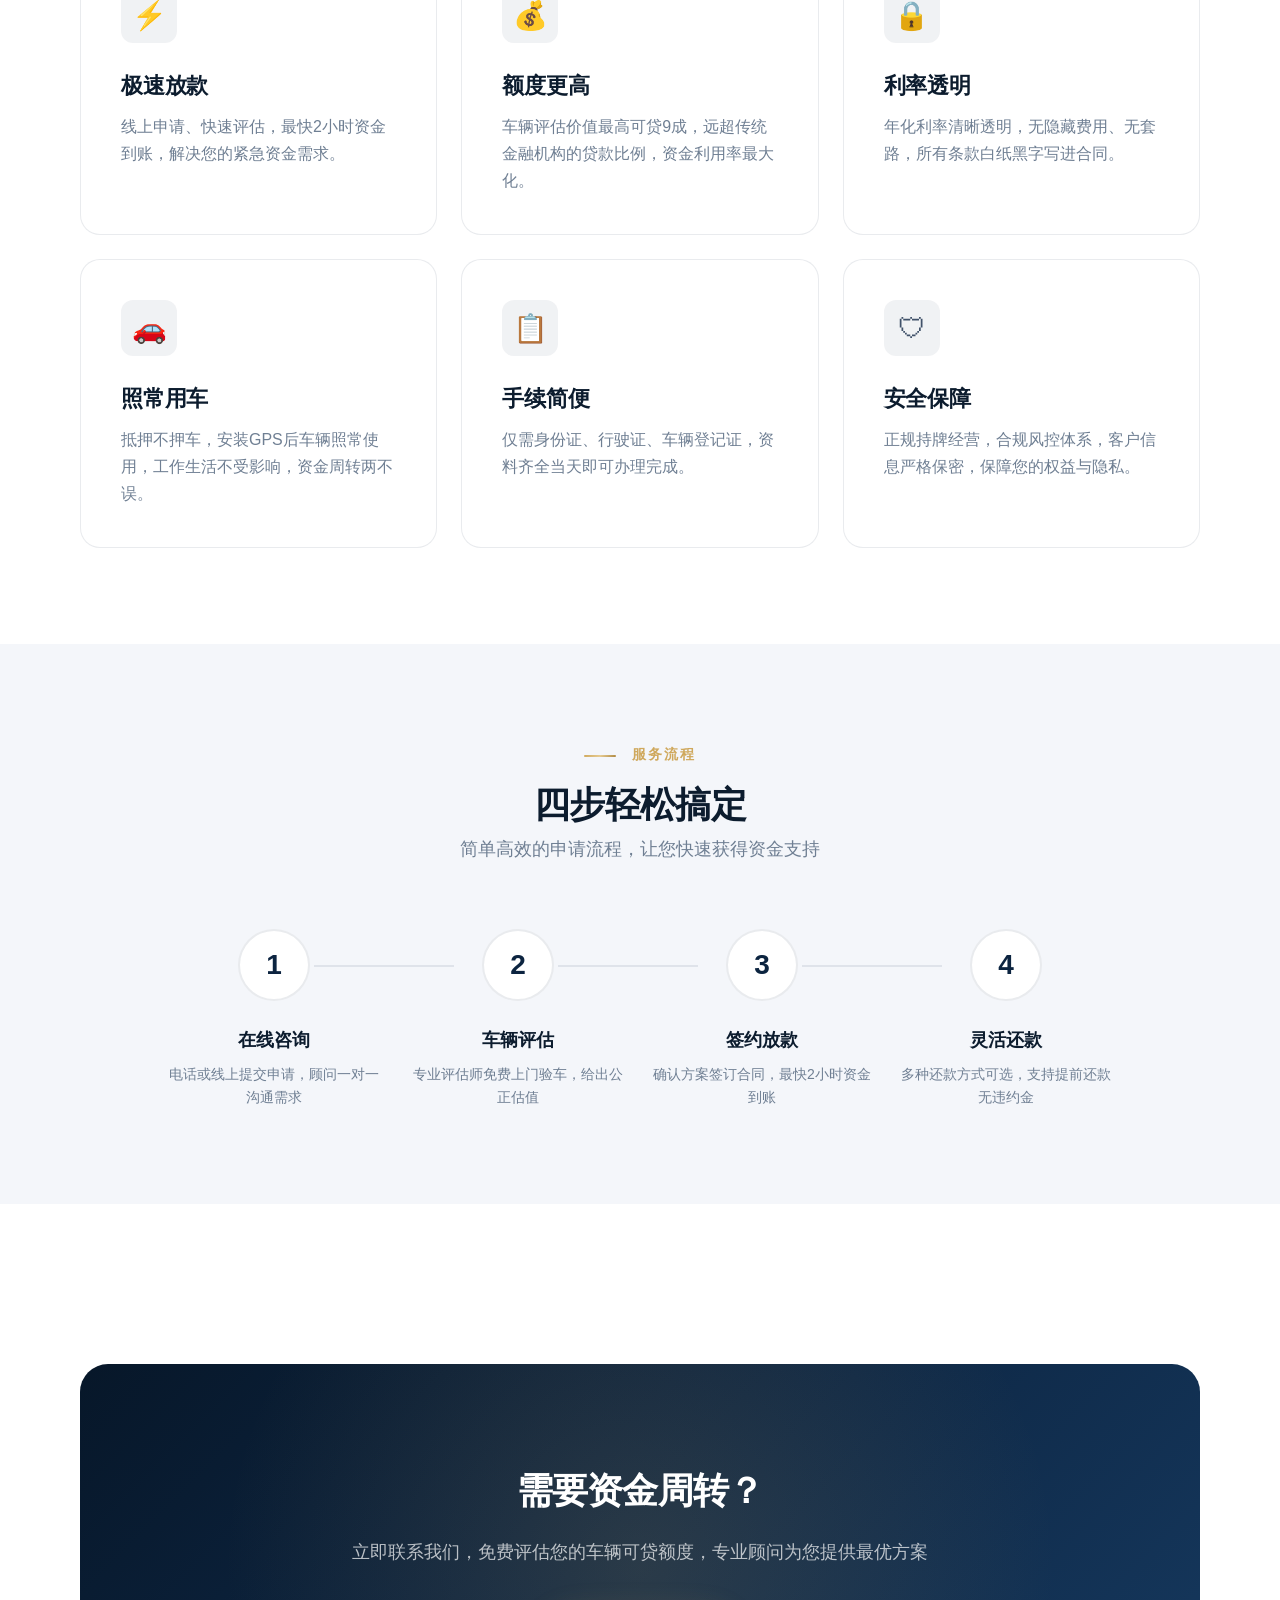
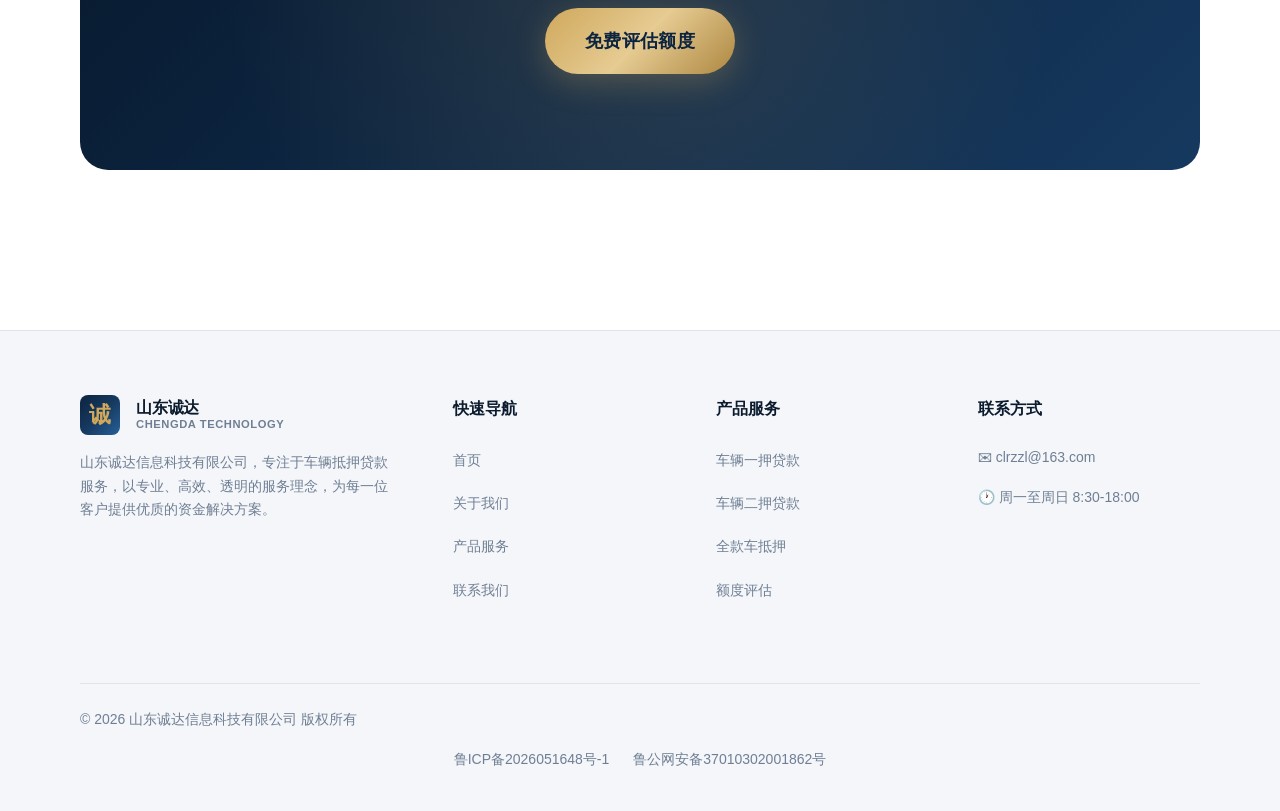
==== commit a783eb68: "feat: 备案信息(ICP+公安)接入页脚、去除全站电话与地址、移除服务网点、新增 og 分享标签/canonical/robots/sitemap/分享图" ====
--- a/index.html
+++ b/index.html
@@ -8,6 +8,17 @@
   <meta name="keywords" content="车抵贷,车辆抵押贷款,山东诚达,汽车贷款,资金周转">
   <link rel="stylesheet" href="css/style.css">
   <link rel="icon" type="image/svg+xml" href="assets/favicon.svg">
+  <link rel="canonical" href="https://aidaikuan.cn/">
+  <meta property="og:type" content="website">
+  <meta property="og:site_name" content="山东诚达信息科技有限公司">
+  <meta property="og:locale" content="zh_CN">
+  <meta property="og:title" content="山东诚达信息科技有限公司 - 专业车抵贷服务平台">
+  <meta property="og:description" content="山东诚达信息科技有限公司，专注于车辆抵押贷款服务，放款快、额度高、利率透明，助力您的资金周转。">
+  <meta property="og:url" content="https://aidaikuan.cn/">
+  <meta property="og:image" content="https://aidaikuan.cn/assets/og-image.jpg">
+  <meta property="og:image:width" content="1200">
+  <meta property="og:image:height" content="630">
+  <meta name="twitter:card" content="summary_large_image">
 </head>
 <body>
 
@@ -196,7 +207,6 @@
           <h2 class="cta-title">需要资金周转？</h2>
           <p class="cta-desc">立即联系我们，免费评估您的车辆可贷额度，专业顾问为您提供最优方案</p>
           <a href="contact.html" class="btn btn-gold btn-lg magnetic">免费评估额度</a>
-          <div class="cta-phone">咨询热线：13188878975</div>
         </div>
       </div>
     </div>
@@ -236,18 +246,16 @@
         </div>
         <div class="footer-col">
           <h4>联系方式</h4>
-          <div class="footer-contact-item">📞 13188878975</div>
           <div class="footer-contact-item">✉ clrzzl@163.com</div>
-          <div class="footer-contact-item">📍 山东省济南市天桥区鑫福盛大厦620室</div>
           <div class="footer-contact-item">🕐 周一至周日 8:30-18:00</div>
         </div>
       </div>
       <div class="footer-bottom">
         <p>© 2024 山东诚达信息科技有限公司 版权所有</p>
-        <div class="footer-icp">
-          <a href="#">鲁ICP备XXXXXXXX号</a>
-          <a href="#">鲁公网安备XXXXXXXXXXXXX号</a>
-        </div>
+      </div>
+      <div class="footer-icp">
+        <a href="https://beian.miit.gov.cn" target="_blank" rel="noreferrer noopener">鲁ICP备2026051648号-1</a>
+        <a href="https://beian.mps.gov.cn/#/query/webSearch?code=37010302001862" rel="noreferrer" target="_blank">鲁公网安备37010302001862号</a>
       </div>
     </div>
   </footer>
--- a/css/style.css
+++ b/css/style.css
@@ -1362,8 +1362,11 @@
 
 .footer-icp {
   display: flex;
+  justify-content: center;
   gap: var(--sp-md);
   flex-wrap: wrap;
+  margin-top: var(--sp-sm);
+  text-align: center;
 }
 
 .footer-icp a {
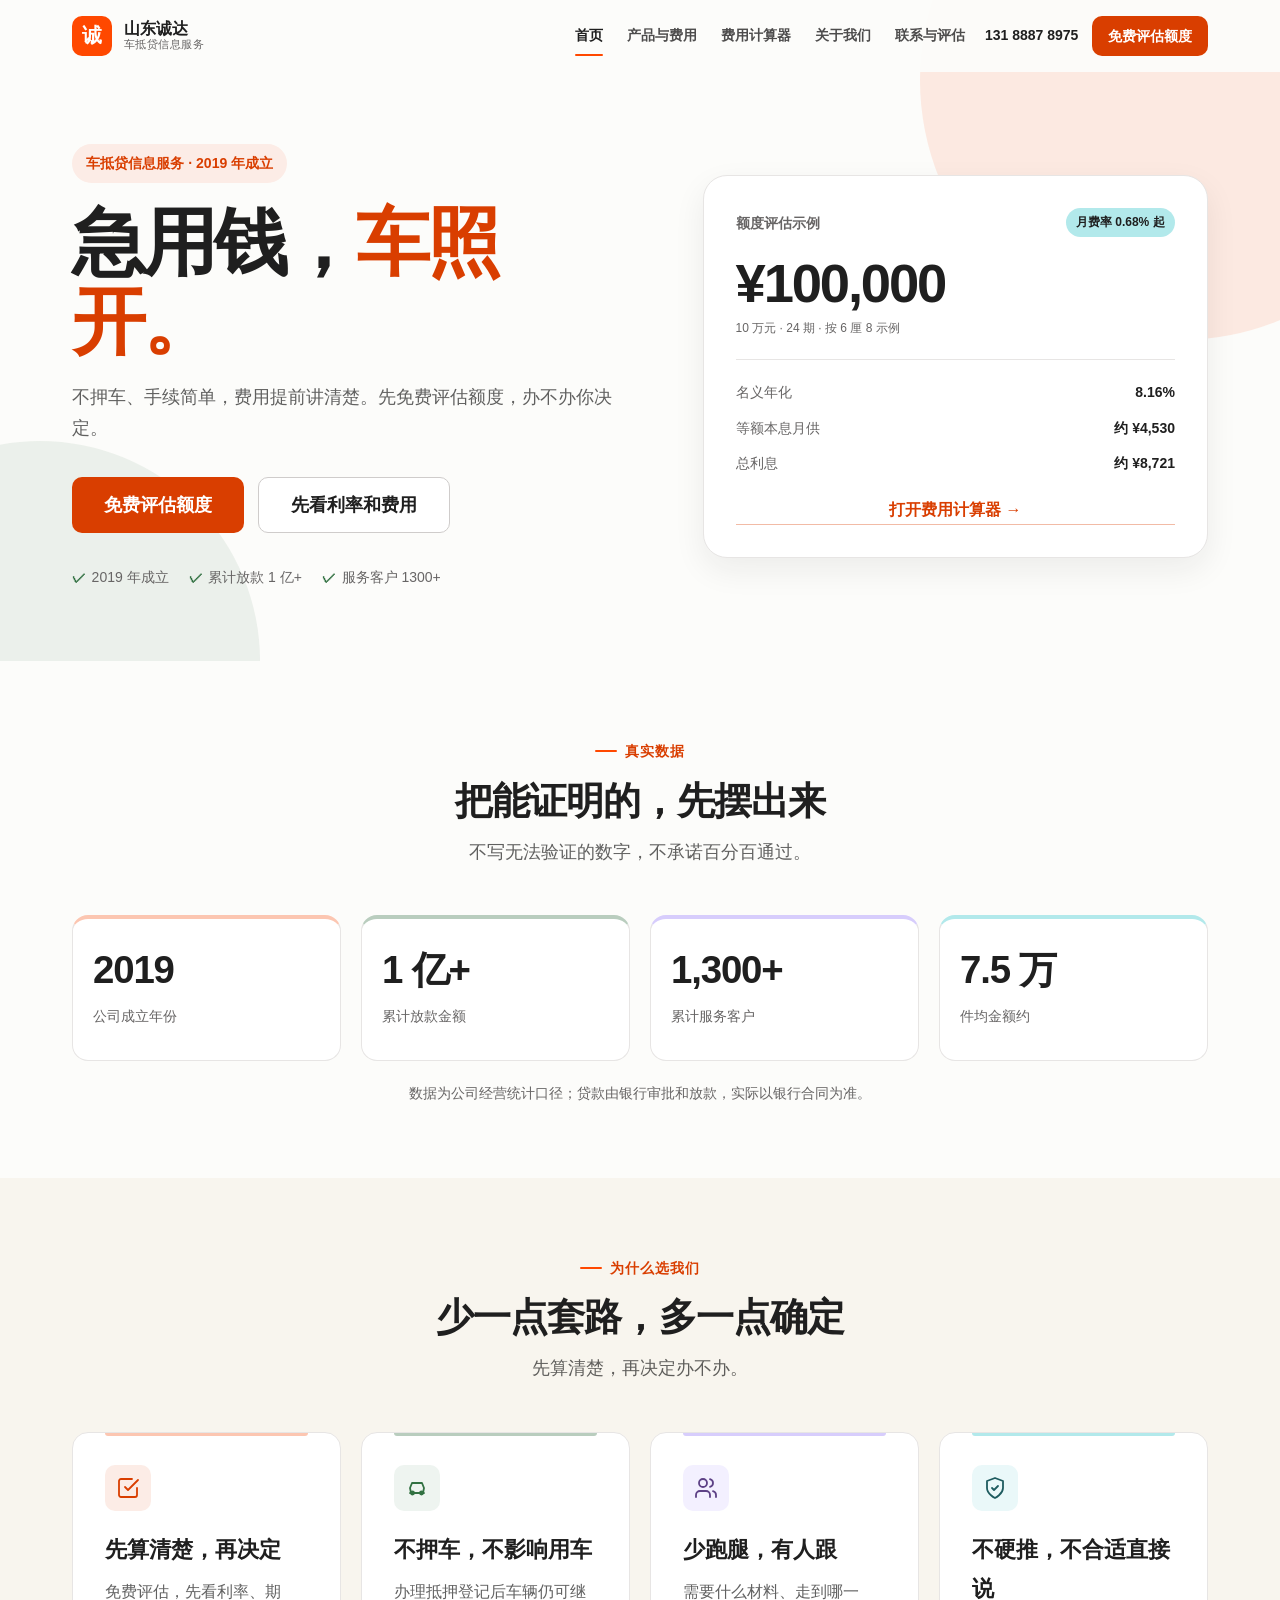
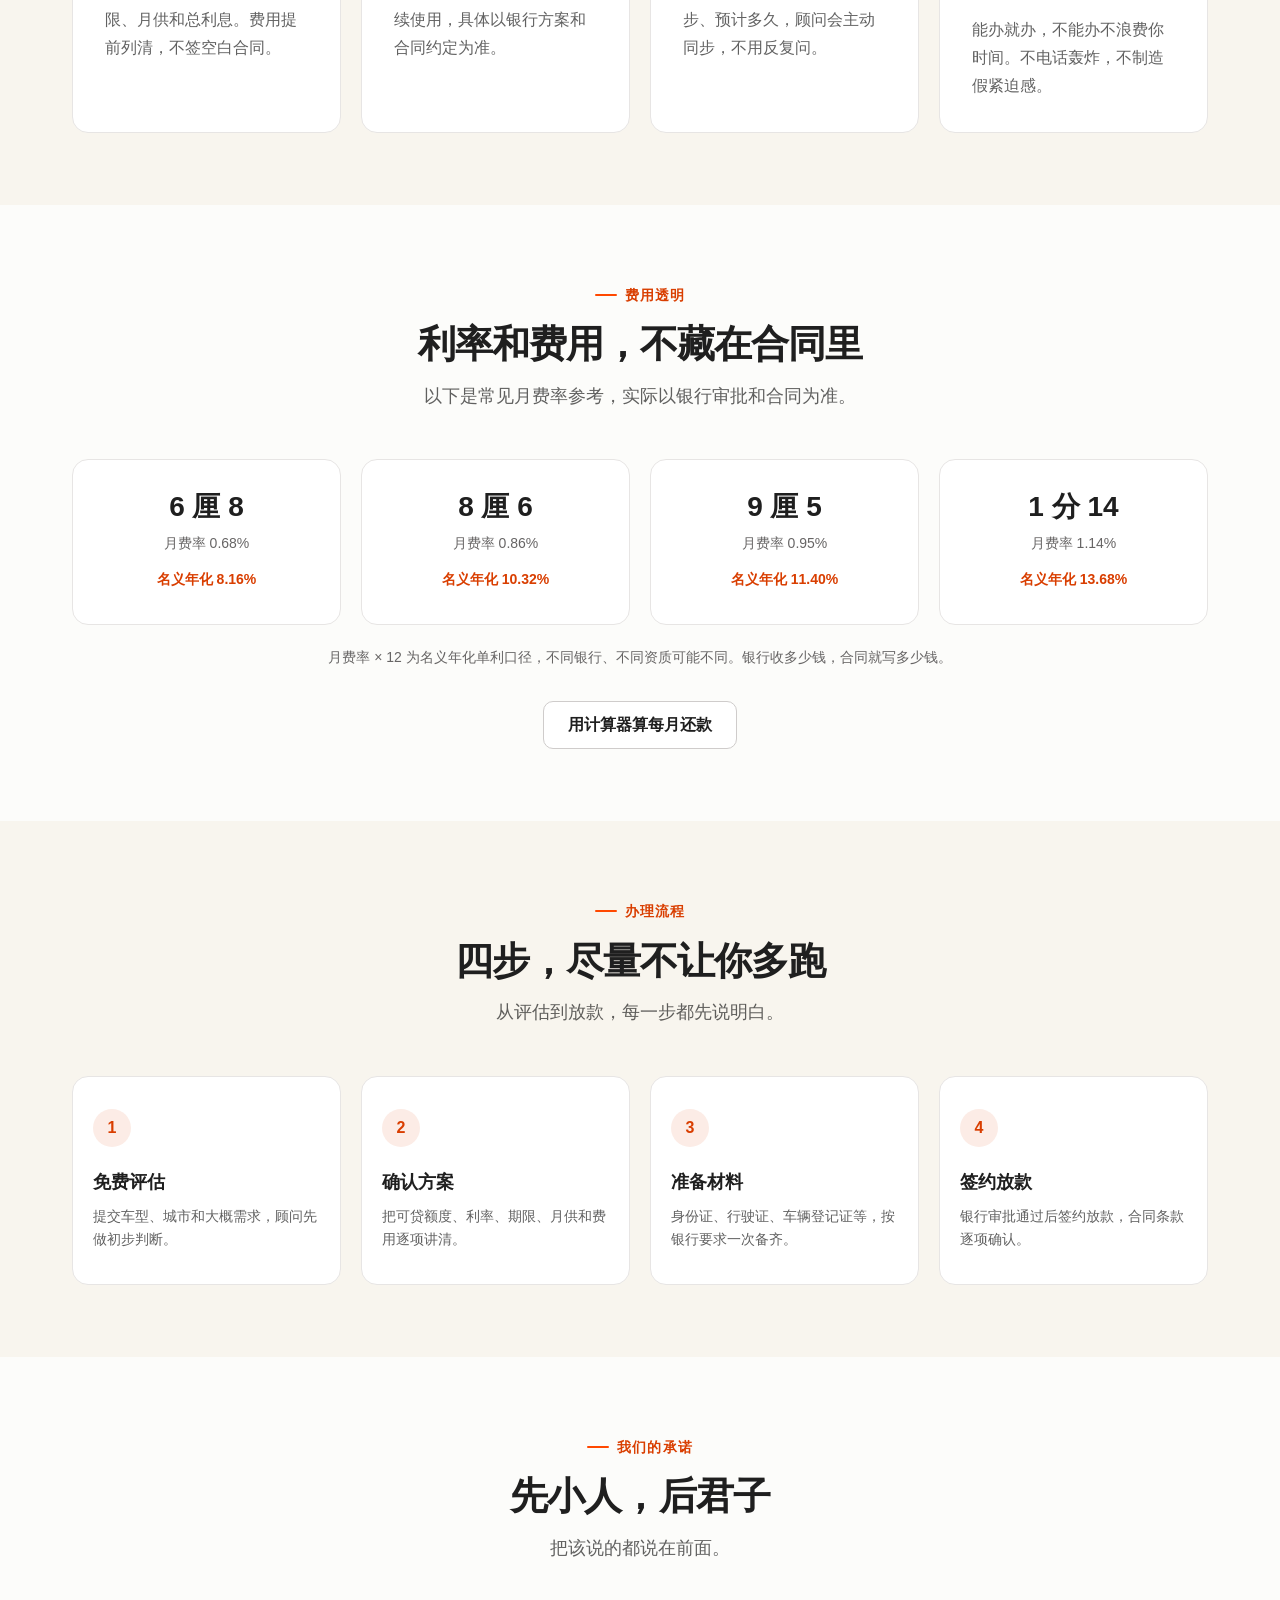
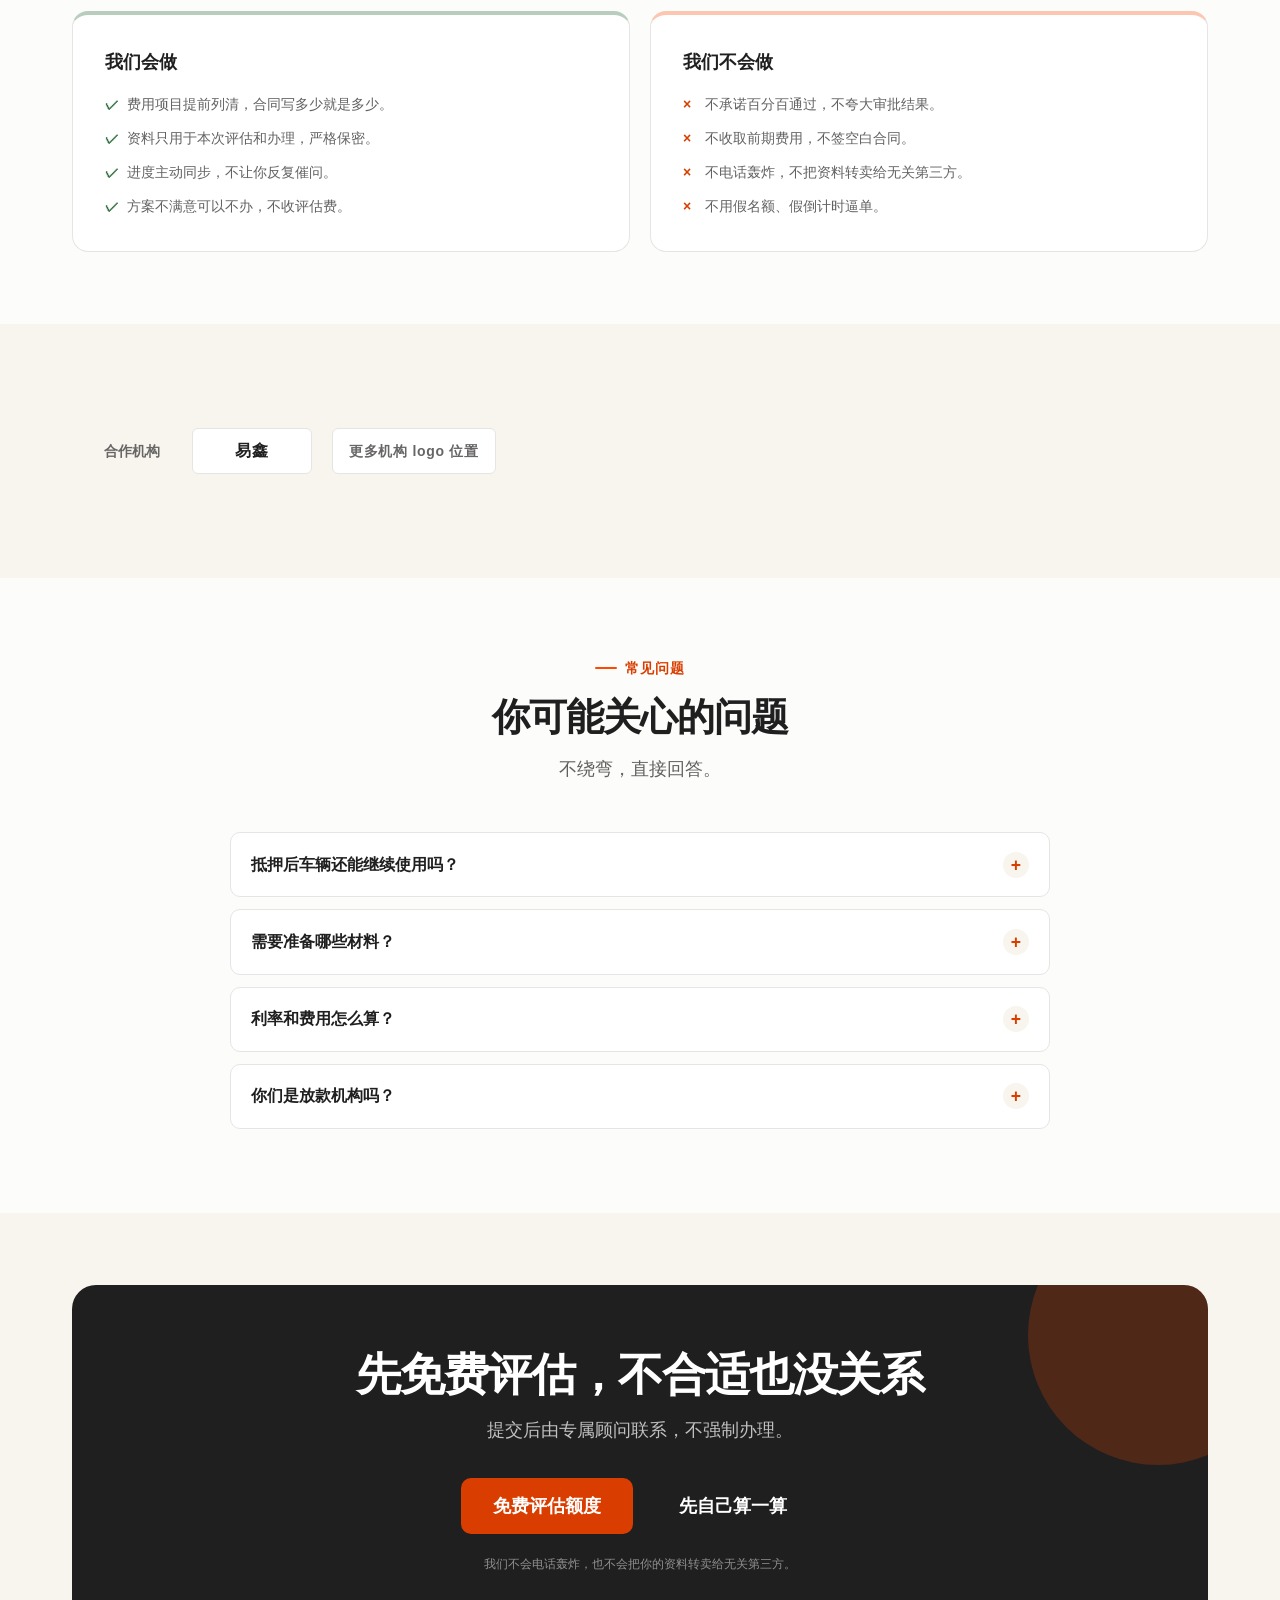
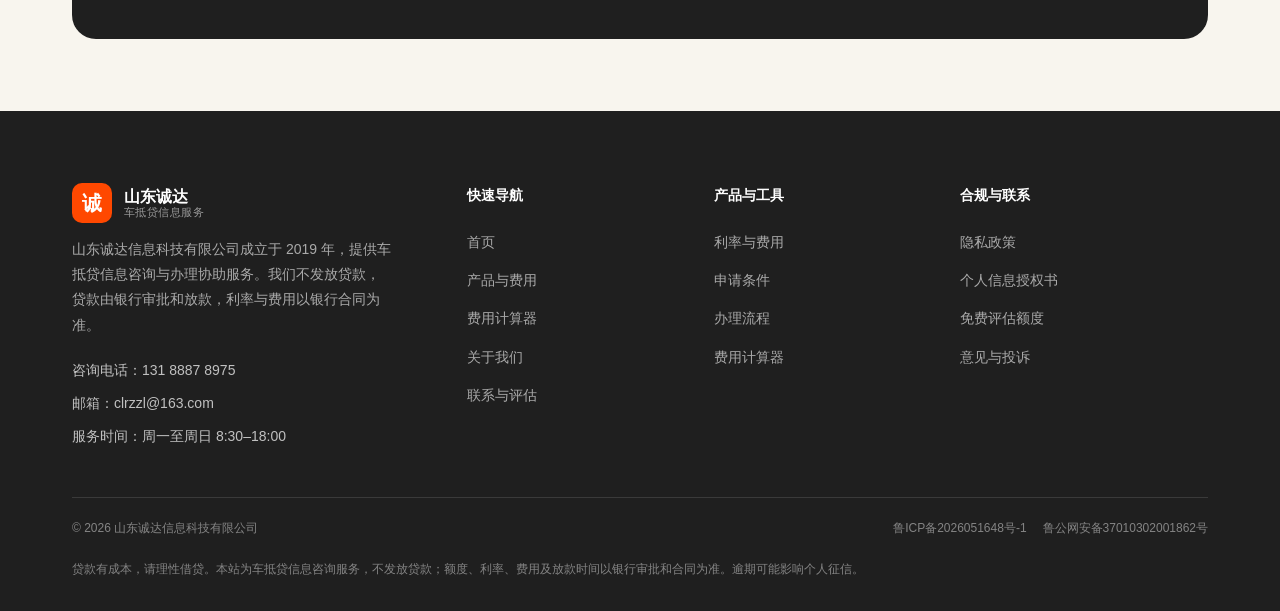
==== commit 9a9e6259: "feat: 全站改为暖白橙红风格，新增费用计算器与合规页面 删除深蓝鎏金/暗色主题/磁吸动效，统一免费评估 CTA；新增 calculator/privacy/authorization；更新真实数据" ====
--- a/index.html
+++ b/index.html
@@ -3,263 +3,388 @@
 <head>
   <meta charset="UTF-8">
   <meta name="viewport" content="width=device-width, initial-scale=1.0">
-  <title>山东诚达信息科技有限公司 - 专业车抵贷服务平台</title>
-  <meta name="description" content="山东诚达信息科技有限公司，专注于车辆抵押贷款服务，放款快、额度高、利率透明，助力您的资金周转。">
-  <meta name="keywords" content="车抵贷,车辆抵押贷款,山东诚达,汽车贷款,资金周转">
+  <title>山东诚达车抵贷 - 免费评估额度，费用透明</title>
+  <meta name="description" content="山东诚达信息科技有限公司，提供车抵贷信息咨询与办理协助服务。2019年成立，累计放款1亿+，常见月费率0.68%起，银行审批放款，费用透明。">
   <link rel="stylesheet" href="css/style.css">
   <link rel="icon" type="image/svg+xml" href="assets/favicon.svg">
-  <link rel="canonical" href="https://aidaikuan.cn/">
+  <link rel="canonical" href="https://aidaikuan.cn/index.html">
+  <meta name="theme-color" content="#FF4800">
   <meta property="og:type" content="website">
   <meta property="og:site_name" content="山东诚达信息科技有限公司">
   <meta property="og:locale" content="zh_CN">
-  <meta property="og:title" content="山东诚达信息科技有限公司 - 专业车抵贷服务平台">
-  <meta property="og:description" content="山东诚达信息科技有限公司，专注于车辆抵押贷款服务，放款快、额度高、利率透明，助力您的资金周转。">
-  <meta property="og:url" content="https://aidaikuan.cn/">
+  <meta property="og:title" content="山东诚达车抵贷 - 免费评估额度，费用透明">
+  <meta property="og:description" content="山东诚达信息科技有限公司，提供车抵贷信息咨询与办理协助服务。2019年成立，累计放款1亿+，常见月费率0.68%起，银行审批放款，费用透明。">
+  <meta property="og:url" content="https://aidaikuan.cn/index.html">
   <meta property="og:image" content="https://aidaikuan.cn/assets/og-image.jpg">
   <meta property="og:image:width" content="1200">
   <meta property="og:image:height" content="630">
   <meta name="twitter:card" content="summary_large_image">
+  <script type="application/ld+json">
+  {
+    "@context": "https://schema.org",
+    "@type": "Organization",
+    "name": "山东诚达信息科技有限公司",
+    "url": "https://aidaikuan.cn/",
+    "email": "clrzzl@163.com",
+    "telephone": "13188878975",
+    "description": "车抵贷信息咨询与办理协助服务，贷款由银行审批和放款。"
+  }
+  </script>
 </head>
-<body>
-
-  <!-- ===== 导航栏 ===== -->
-  <nav class="navbar">
-    <div class="nav-inner">
-      <a href="index.html" class="nav-logo">
-        <div class="nav-logo-mark">诚</div>
-        <div class="nav-logo-text">
-          <span class="main">山东诚达</span>
-          <span class="sub">CHENGDA TECHNOLOGY</span>
-        </div>
-      </a>
-      <div class="nav-menu">
-        <a href="index.html" class="nav-link">首页</a>
-        <a href="about.html" class="nav-link">关于我们</a>
-        <a href="services.html" class="nav-link">产品服务</a>
-        <a href="contact.html" class="nav-link">联系我们</a>
-      </div>
-      <div class="nav-actions">
-        <button class="theme-toggle" aria-label="切换主题">
-          <span class="icon-sun">☀</span>
-          <span class="icon-moon">☾</span>
-        </button>
-        <a href="contact.html" class="btn btn-gold btn-sm magnetic">立即咨询</a>
-        <button class="nav-toggle" aria-label="菜单">
-          <span></span><span></span><span></span>
-        </button>
-      </div>
-    </div>
-  </nav>
-
-  <!-- 移动端菜单 -->
-  <div class="mobile-menu">
-    <a href="index.html" class="nav-link">首页</a>
-    <a href="about.html" class="nav-link">关于我们</a>
-    <a href="services.html" class="nav-link">产品服务</a>
-    <a href="contact.html" class="nav-link">联系我们</a>
+<body id="top">
+
+<header class="site-header">
+  <div class="container nav-inner">
+    <a class="brand" href="index.html" aria-label="山东诚达首页">
+      <span class="brand-mark">诚</span>
+      <span class="brand-text">
+        <strong>山东诚达</strong>
+        <small>车抵贷信息服务</small>
+      </span>
+    </a>
+    <nav class="nav-links" aria-label="主导航">
+      <a href="index.html">首页</a>
+      <a href="services.html">产品与费用</a>
+      <a href="calculator.html">费用计算器</a>
+      <a href="about.html">关于我们</a>
+      <a href="contact.html">联系与评估</a>
+    </nav>
+    <div class="nav-actions">
+      <a class="nav-phone" href="tel:13188878975">131 8887 8975</a>
+      <a class="btn btn-primary btn-sm" href="contact.html">免费评估额度</a>
+      <button class="nav-toggle" type="button" aria-label="打开导航" aria-expanded="false">
+        <span></span><span></span><span></span>
+      </button>
+    </div>
   </div>
-
-  <!-- ===== Hero 区 ===== -->
+</header>
+
+<div class="mobile-menu">
+  <a href="index.html">首页</a>
+  <a href="services.html">产品与费用</a>
+  <a href="calculator.html">费用计算器</a>
+  <a href="about.html">关于我们</a>
+  <a href="contact.html">联系与评估</a>
+  <a class="btn btn-primary" href="contact.html">免费评估额度</a>
+</div>
+
+<main>
   <section class="hero">
-    <div class="container">
-      <div class="hero-content">
-        <div class="hero-eyebrow">
-          <span>●</span> 专业车抵贷服务平台
-        </div>
-        <h1 class="hero-title">
-          车辆抵押贷款<br>
-          <span class="accent">快速到账 · 额度高</span>
-        </h1>
-        <p class="hero-desc">
-          山东诚达信息科技有限公司，专注于车辆抵押贷款服务。
-          凭借专业的风控体系与高效的服务流程，为您提供灵活、便捷的资金解决方案。
-        </p>
+    <div class="container hero-grid">
+      <div class="hero-copy" data-animate>
+        <span class="hero-badge">车抵贷信息服务 · 2019 年成立</span>
+        <h1 class="hero-title">急用钱，<span class="accent">车照开。</span></h1>
+        <p class="hero-desc">不押车、手续简单，费用提前讲清楚。先免费评估额度，办不办你决定。</p>
         <div class="hero-actions">
-          <a href="services.html" class="btn btn-gold btn-lg magnetic">了解产品</a>
-          <a href="contact.html" class="btn btn-light btn-lg">免费评估额度</a>
-        </div>
-
-        <div class="hero-stats">
-          <div class="hero-stat">
-            <div class="hero-stat-num">50<span style="font-size:0.6em">亿+</span></div>
-            <div class="hero-stat-label">累计放款金额</div>
-          </div>
-          <div class="hero-stat">
-            <div class="hero-stat-num">10万+</div>
-            <div class="hero-stat-label">服务客户</div>
-          </div>
-          <div class="hero-stat">
-            <div class="hero-stat-num">2小时</div>
-            <div class="hero-stat-label">最快放款时效</div>
-          </div>
-        </div>
-      </div>
-    </div>
-  </section>
-
-  <!-- ===== 数据统计 ===== -->
-  <section class="section bg-section" data-count-section>
-    <div class="container">
-      <div class="stats-bar">
-        <div class="stat-item" data-animate>
-          <div class="stat-num"><span data-count="50" data-decimals="0">0</span><span class="unit">亿+</span></div>
-          <div class="stat-label">累计放款总额</div>
-        </div>
-        <div class="stat-item" data-animate data-animate-delay="1">
-          <div class="stat-num"><span data-count="100000" data-decimals="0">0</span><span class="unit">+</span></div>
-          <div class="stat-label">服务客户数量</div>
-        </div>
-        <div class="stat-item" data-animate data-animate-delay="2">
-          <div class="stat-num"><span data-count="98.6" data-decimals="1">0</span><span class="unit">%</span></div>
-          <div class="stat-label">客户满意度</div>
-        </div>
-        <div class="stat-item" data-animate data-animate-delay="3">
-          <div class="stat-num"><span data-count="8" data-decimals="0">0</span><span class="unit">年</span></div>
-          <div class="stat-label">行业深耕经验</div>
-        </div>
-      </div>
-    </div>
-  </section>
-
-  <!-- ===== 业务优势 ===== -->
+          <a class="btn btn-primary btn-lg" href="contact.html">免费评估额度</a>
+          <a class="btn btn-secondary btn-lg" href="services.html#fees">先看利率和费用</a>
+        </div>
+        <div class="hero-trust">
+          <span>2019 年成立</span>
+          <span>累计放款 1 亿+</span>
+          <span>服务客户 1300+</span>
+        </div>
+      </div>
+      <div class="hero-visual" data-animate data-animate-delay="1">
+        <div class="hero-card">
+          <div class="hero-card-head">
+            <span class="hero-card-label">额度评估示例</span>
+            <span class="hero-card-tag">月费率 0.68% 起</span>
+          </div>
+          <div class="hero-card-amount">¥100,000</div>
+          <div class="hero-card-note">10 万元 · 24 期 · 按 6 厘 8 示例</div>
+          <div class="hero-card-list">
+            <div class="hero-card-row"><span>名义年化</span><strong>8.16%</strong></div>
+            <div class="hero-card-row"><span>等额本息月供</span><strong>约 ¥4,530</strong></div>
+            <div class="hero-card-row"><span>总利息</span><strong>约 ¥8,721</strong></div>
+          </div>
+          <a class="text-link hero-card-cta" href="calculator.html">打开费用计算器 →</a>
+        </div>
+      </div>
+    </div>
+  </section>
+
+  <section class="section" data-count-section>
+    <div class="container">
+      <div class="text-center" data-animate>
+        <span class="eyebrow">真实数据</span>
+        <h2 class="section-title">把能证明的，先摆出来</h2>
+        <p class="section-subtitle">不写无法验证的数字，不承诺百分百通过。</p>
+      </div>
+      <div class="stats-grid">
+        <div class="stat-card" data-animate>
+          <div class="stat-value">2019</div>
+          <div class="stat-label">公司成立年份</div>
+        </div>
+        <div class="stat-card" data-animate data-animate-delay="1">
+          <div class="stat-value"><span data-count="1" data-decimals="0">0</span> 亿+</div>
+          <div class="stat-label">累计放款金额</div>
+        </div>
+        <div class="stat-card" data-animate data-animate-delay="2">
+          <div class="stat-value"><span data-count="1300" data-decimals="0">0</span>+</div>
+          <div class="stat-label">累计服务客户</div>
+        </div>
+        <div class="stat-card" data-animate data-animate-delay="3">
+          <div class="stat-value">7.5 万</div>
+          <div class="stat-label">件均金额约</div>
+        </div>
+      </div>
+      <p class="fee-note">数据为公司经营统计口径；贷款由银行审批和放款，实际以银行合同为准。</p>
+    </div>
+  </section>
+
+  <section class="section section-alt">
+    <div class="container">
+      <div class="text-center" data-animate>
+        <span class="eyebrow">为什么选我们</span>
+        <h2 class="section-title">少一点套路，多一点确定</h2>
+        <p class="section-subtitle">先算清楚，再决定办不办。</p>
+      </div>
+      <div class="card-grid">
+        <article class="feature-card" data-animate>
+          <div class="icon-box peach" aria-hidden="true">
+            <svg viewBox="0 0 24 24" fill="none" stroke="currentColor" stroke-width="1.8" stroke-linecap="round" stroke-linejoin="round"><path d="M9 11l3 3L22 4"/><path d="M21 12v7a2 2 0 0 1-2 2H5a2 2 0 0 1-2-2V5a2 2 0 0 1 2-2h11"/></svg>
+          </div>
+          <h3 class="feature-title">先算清楚，再决定</h3>
+          <p class="feature-desc">免费评估，先看利率、期限、月供和总利息。费用提前列清，不签空白合同。</p>
+        </article>
+        <article class="feature-card" data-animate data-animate-delay="1">
+          <div class="icon-box sage" aria-hidden="true">
+            <svg viewBox="0 0 24 24" fill="none" stroke="currentColor" stroke-width="1.8" stroke-linecap="round" stroke-linejoin="round"><path d="M5 17h14M6 17l-1-5 2-5h10l2 5-1 5"/><circle cx="7.5" cy="17" r="1.5"/><circle cx="16.5" cy="17" r="1.5"/></svg>
+          </div>
+          <h3 class="feature-title">不押车，不影响用车</h3>
+          <p class="feature-desc">办理抵押登记后车辆仍可继续使用，具体以银行方案和合同约定为准。</p>
+        </article>
+        <article class="feature-card" data-animate data-animate-delay="2">
+          <div class="icon-box lavender" aria-hidden="true">
+            <svg viewBox="0 0 24 24" fill="none" stroke="currentColor" stroke-width="1.8" stroke-linecap="round" stroke-linejoin="round"><path d="M16 21v-2a4 4 0 0 0-4-4H6a4 4 0 0 0-4 4v2"/><circle cx="9" cy="7" r="4"/><path d="M22 21v-2a4 4 0 0 0-3-3.87"/><path d="M16 3.13a4 4 0 0 1 0 7.75"/></svg>
+          </div>
+          <h3 class="feature-title">少跑腿，有人跟</h3>
+          <p class="feature-desc">需要什么材料、走到哪一步、预计多久，顾问会主动同步，不用反复问。</p>
+        </article>
+        <article class="feature-card" data-animate data-animate-delay="3">
+          <div class="icon-box teal" aria-hidden="true">
+            <svg viewBox="0 0 24 24" fill="none" stroke="currentColor" stroke-width="1.8" stroke-linecap="round" stroke-linejoin="round"><path d="M12 22s8-4 8-10V5l-8-3-8 3v7c0 6 8 10 8 10z"/><path d="M9 12l2 2 4-4"/></svg>
+          </div>
+          <h3 class="feature-title">不硬推，不合适直接说</h3>
+          <p class="feature-desc">能办就办，不能办不浪费你时间。不电话轰炸，不制造假紧迫感。</p>
+        </article>
+      </div>
+    </div>
+  </section>
+
+  <section class="section" id="fees">
+    <div class="container">
+      <div class="text-center" data-animate>
+        <span class="eyebrow">费用透明</span>
+        <h2 class="section-title">利率和费用，不藏在合同里</h2>
+        <p class="section-subtitle">以下是常见月费率参考，实际以银行审批和合同为准。</p>
+      </div>
+      <div class="rate-grid">
+        <div class="rate-card" data-animate>
+          <strong>6 厘 8</strong>
+          <span>月费率 0.68%</span>
+          <em>名义年化 8.16%</em>
+        </div>
+        <div class="rate-card" data-animate data-animate-delay="1">
+          <strong>8 厘 6</strong>
+          <span>月费率 0.86%</span>
+          <em>名义年化 10.32%</em>
+        </div>
+        <div class="rate-card" data-animate data-animate-delay="2">
+          <strong>9 厘 5</strong>
+          <span>月费率 0.95%</span>
+          <em>名义年化 11.40%</em>
+        </div>
+        <div class="rate-card" data-animate data-animate-delay="3">
+          <strong>1 分 14</strong>
+          <span>月费率 1.14%</span>
+          <em>名义年化 13.68%</em>
+        </div>
+      </div>
+      <p class="fee-note">月费率 × 12 为名义年化单利口径，不同银行、不同资质可能不同。银行收多少钱，合同就写多少钱。</p>
+      <div class="text-center mt-lg" data-animate>
+        <a class="btn btn-secondary" href="calculator.html">用计算器算每月还款</a>
+      </div>
+    </div>
+  </section>
+
+  <section class="section section-alt">
+    <div class="container">
+      <div class="text-center" data-animate>
+        <span class="eyebrow">办理流程</span>
+        <h2 class="section-title">四步，尽量不让你多跑</h2>
+        <p class="section-subtitle">从评估到放款，每一步都先说明白。</p>
+      </div>
+      <div class="process-grid">
+        <div class="process-step" data-animate>
+          <div class="process-num">1</div>
+          <h3>免费评估</h3>
+          <p>提交车型、城市和大概需求，顾问先做初步判断。</p>
+        </div>
+        <div class="process-step" data-animate data-animate-delay="1">
+          <div class="process-num">2</div>
+          <h3>确认方案</h3>
+          <p>把可贷额度、利率、期限、月供和费用逐项讲清。</p>
+        </div>
+        <div class="process-step" data-animate data-animate-delay="2">
+          <div class="process-num">3</div>
+          <h3>准备材料</h3>
+          <p>身份证、行驶证、车辆登记证等，按银行要求一次备齐。</p>
+        </div>
+        <div class="process-step" data-animate data-animate-delay="3">
+          <div class="process-num">4</div>
+          <h3>签约放款</h3>
+          <p>银行审批通过后签约放款，合同条款逐项确认。</p>
+        </div>
+      </div>
+    </div>
+  </section>
+
   <section class="section">
     <div class="container">
       <div class="text-center" data-animate>
-        <span class="eyebrow">核心优势</span>
-        <h2 class="section-title">为什么选择诚达</h2>
-        <p class="section-subtitle">专业、高效、透明，让每一笔贷款都安心可靠</p>
-      </div>
-
-      <div class="feature-grid">
-        <div class="feature-card" data-animate>
-          <div class="feature-icon">⚡</div>
-          <h3 class="feature-title">极速放款</h3>
-          <p class="feature-desc">线上申请、快速评估，最快2小时资金到账，解决您的紧急资金需求。</p>
-        </div>
-        <div class="feature-card" data-animate data-animate-delay="1">
-          <div class="feature-icon">💰</div>
-          <h3 class="feature-title">额度更高</h3>
-          <p class="feature-desc">车辆评估价值最高可贷9成，远超传统金融机构的贷款比例，资金利用率最大化。</p>
-        </div>
-        <div class="feature-card" data-animate data-animate-delay="2">
-          <div class="feature-icon">🔒</div>
-          <h3 class="feature-title">利率透明</h3>
-          <p class="feature-desc">年化利率清晰透明，无隐藏费用、无套路，所有条款白纸黑字写进合同。</p>
-        </div>
-        <div class="feature-card" data-animate data-animate-delay="3">
-          <div class="feature-icon">🚗</div>
-          <h3 class="feature-title">照常用车</h3>
-          <p class="feature-desc">抵押不押车，安装GPS后车辆照常使用，工作生活不受影响，资金周转两不误。</p>
-        </div>
-        <div class="feature-card" data-animate>
-          <div class="feature-icon">📋</div>
-          <h3 class="feature-title">手续简便</h3>
-          <p class="feature-desc">仅需身份证、行驶证、车辆登记证，资料齐全当天即可办理完成。</p>
-        </div>
-        <div class="feature-card" data-animate data-animate-delay="1">
-          <div class="feature-icon">🛡</div>
-          <h3 class="feature-title">安全保障</h3>
-          <p class="feature-desc">正规持牌经营，合规风控体系，客户信息严格保密，保障您的权益与隐私。</p>
-        </div>
-      </div>
-    </div>
-  </section>
-
-  <!-- ===== 服务流程 ===== -->
-  <section class="section bg-section">
-    <div class="container">
-      <div class="text-center" data-animate>
-        <span class="eyebrow">服务流程</span>
-        <h2 class="section-title">四步轻松搞定</h2>
-        <p class="section-subtitle">简单高效的申请流程，让您快速获得资金支持</p>
-      </div>
-
-      <div class="process-flow">
-        <div class="process-step" data-animate>
-          <div class="process-step-num">1</div>
-          <h3 class="process-step-title">在线咨询</h3>
-          <p class="process-step-desc">电话或线上提交申请，顾问一对一沟通需求</p>
-        </div>
-        <div class="process-step" data-animate data-animate-delay="1">
-          <div class="process-step-num">2</div>
-          <h3 class="process-step-title">车辆评估</h3>
-          <p class="process-step-desc">专业评估师免费上门验车，给出公正估值</p>
-        </div>
-        <div class="process-step" data-animate data-animate-delay="2">
-          <div class="process-step-num">3</div>
-          <h3 class="process-step-title">签约放款</h3>
-          <p class="process-step-desc">确认方案签订合同，最快2小时资金到账</p>
-        </div>
-        <div class="process-step" data-animate data-animate-delay="3">
-          <div class="process-step-num">4</div>
-          <h3 class="process-step-title">灵活还款</h3>
-          <p class="process-step-desc">多种还款方式可选，支持提前还款无违约金</p>
-        </div>
-      </div>
-    </div>
-  </section>
-
-  <!-- ===== CTA ===== -->
+        <span class="eyebrow">我们的承诺</span>
+        <h2 class="section-title">先小人，后君子</h2>
+        <p class="section-subtitle">把该说的都说在前面。</p>
+      </div>
+      <div class="commitment-grid">
+        <div class="commitment-card do" data-animate>
+          <h3>我们会做</h3>
+          <ul class="commitment-list">
+            <li>费用项目提前列清，合同写多少就是多少。</li>
+            <li>资料只用于本次评估和办理，严格保密。</li>
+            <li>进度主动同步，不让你反复催问。</li>
+            <li>方案不满意可以不办，不收评估费。</li>
+          </ul>
+        </div>
+        <div class="commitment-card dont" data-animate data-animate-delay="1">
+          <h3>我们不会做</h3>
+          <ul class="commitment-list">
+            <li>不承诺百分百通过，不夸大审批结果。</li>
+            <li>不收取前期费用，不签空白合同。</li>
+            <li>不电话轰炸，不把资料转卖给无关第三方。</li>
+            <li>不用假名额、假倒计时逼单。</li>
+          </ul>
+        </div>
+      </div>
+    </div>
+  </section>
+
+  <section class="section section-alt">
+    <div class="container">
+      <div class="partner-strip" data-animate>
+        <p>合作机构</p>
+        <div class="partner-logos">
+          <span class="partner-logo">易鑫</span>
+          <span class="partner-logo placeholder">更多机构 logo 位置</span>
+        </div>
+      </div>
+    </div>
+  </section>
+
   <section class="section">
+    <div class="container">
+      <div class="text-center" data-animate>
+        <span class="eyebrow">常见问题</span>
+        <h2 class="section-title">你可能关心的问题</h2>
+        <p class="section-subtitle">不绕弯，直接回答。</p>
+      </div>
+      <div class="faq-list">
+        <div class="faq-item" data-animate>
+          <button class="faq-question" type="button">抵押后车辆还能继续使用吗？<span class="faq-toggle">+</span></button>
+          <div class="faq-answer"><div class="faq-answer-inner">可以。办理抵押登记后车辆仍由你继续使用，还清贷款后解除抵押。具体是否需要安装 GPS、如何安装，以银行方案和合同约定为准。</div></div>
+        </div>
+        <div class="faq-item" data-animate data-animate-delay="1">
+          <button class="faq-question" type="button">需要准备哪些材料？<span class="faq-toggle">+</span></button>
+          <div class="faq-answer"><div class="faq-answer-inner">常见材料包括身份证、行驶证、车辆登记证（绿本）、车辆保险单、驾驶证等，具体以银行要求为准。顾问会按你的情况一次列清。</div></div>
+        </div>
+        <div class="faq-item" data-animate data-animate-delay="2">
+          <button class="faq-question" type="button">利率和费用怎么算？<span class="faq-toggle">+</span></button>
+          <div class="faq-answer"><div class="faq-answer-inner">常见月费率参考 0.68%–1.14%，名义年化约 8.16%–13.68%。银行收多少钱，合同就写多少钱；我们不会在银行合同之外私自加收费用，如有服务费会提前说明并写入协议。</div></div>
+        </div>
+        <div class="faq-item" data-animate data-animate-delay="3">
+          <button class="faq-question" type="button">你们是放款机构吗？<span class="faq-toggle">+</span></button>
+          <div class="faq-answer"><div class="faq-answer-inner">不是。我们是车抵贷信息咨询与办理协助服务方，不发放贷款。贷款由银行审批和放款，额度、利率、费用和放款时间均以银行合同为准。</div></div>
+        </div>
+      </div>
+    </div>
+  </section>
+
+  <section class="section section-alt">
     <div class="container">
       <div class="cta-section" data-animate>
         <div class="cta-content">
-          <h2 class="cta-title">需要资金周转？</h2>
-          <p class="cta-desc">立即联系我们，免费评估您的车辆可贷额度，专业顾问为您提供最优方案</p>
-          <a href="contact.html" class="btn btn-gold btn-lg magnetic">免费评估额度</a>
-        </div>
-      </div>
-    </div>
-  </section>
-
-  <!-- ===== 页脚 ===== -->
-  <footer class="footer">
-    <div class="container">
-      <div class="footer-grid">
-        <div class="footer-brand">
-          <a href="index.html" class="nav-logo">
-            <div class="nav-logo-mark">诚</div>
-            <div class="nav-logo-text">
-              <span class="main">山东诚达</span>
-              <span class="sub">CHENGDA TECHNOLOGY</span>
-            </div>
-          </a>
-          <p>山东诚达信息科技有限公司，专注于车辆抵押贷款服务，以专业、高效、透明的服务理念，为每一位客户提供优质的资金解决方案。</p>
-        </div>
-        <div class="footer-col">
-          <h4>快速导航</h4>
-          <ul>
-            <li><a href="index.html">首页</a></li>
-            <li><a href="about.html">关于我们</a></li>
-            <li><a href="services.html">产品服务</a></li>
-            <li><a href="contact.html">联系我们</a></li>
-          </ul>
-        </div>
-        <div class="footer-col">
-          <h4>产品服务</h4>
-          <ul>
-            <li><a href="services.html">车辆一押贷款</a></li>
-            <li><a href="services.html">车辆二押贷款</a></li>
-            <li><a href="services.html">全款车抵押</a></li>
-            <li><a href="services.html">额度评估</a></li>
-          </ul>
-        </div>
-        <div class="footer-col">
-          <h4>联系方式</h4>
-          <div class="footer-contact-item">✉ clrzzl@163.com</div>
-          <div class="footer-contact-item">🕐 周一至周日 8:30-18:00</div>
-        </div>
-      </div>
-      <div class="footer-bottom">
-        <p>© 2024 山东诚达信息科技有限公司 版权所有</p>
-      </div>
-      <div class="footer-icp">
+          <h2 class="cta-title">先免费评估，不合适也没关系</h2>
+          <p class="cta-desc">提交后由专属顾问联系，不强制办理。</p>
+          <div class="cta-actions">
+            <a class="btn btn-primary btn-lg" href="contact.html">免费评估额度</a>
+            <a class="btn btn-link btn-lg" href="calculator.html">先自己算一算</a>
+          </div>
+          <p class="cta-small">我们不会电话轰炸，也不会把你的资料转卖给无关第三方。</p>
+        </div>
+      </div>
+    </div>
+  </section>
+</main>
+
+<footer class="site-footer">
+  <div class="container">
+    <div class="footer-grid">
+      <div class="footer-brand">
+        <a class="brand" href="index.html" aria-label="山东诚达首页">
+          <span class="brand-mark">诚</span>
+          <span class="brand-text">
+            <strong>山东诚达</strong>
+            <small>车抵贷信息服务</small>
+          </span>
+        </a>
+        <p>山东诚达信息科技有限公司成立于 2019 年，提供车抵贷信息咨询与办理协助服务。我们不发放贷款，贷款由银行审批和放款，利率与费用以银行合同为准。</p>
+        <div class="footer-contact">
+          <a href="tel:13188878975">咨询电话：131 8887 8975</a>
+          <a href="mailto:clrzzl@163.com">邮箱：clrzzl@163.com</a>
+          <span>服务时间：周一至周日 8:30–18:00</span>
+        </div>
+      </div>
+      <div class="footer-col">
+        <h4>快速导航</h4>
+        <ul>
+          <li><a href="index.html">首页</a></li>
+          <li><a href="services.html">产品与费用</a></li>
+          <li><a href="calculator.html">费用计算器</a></li>
+          <li><a href="about.html">关于我们</a></li>
+          <li><a href="contact.html">联系与评估</a></li>
+        </ul>
+      </div>
+      <div class="footer-col">
+        <h4>产品与工具</h4>
+        <ul>
+          <li><a href="services.html#fees">利率与费用</a></li>
+          <li><a href="services.html#conditions">申请条件</a></li>
+          <li><a href="services.html#process">办理流程</a></li>
+          <li><a href="calculator.html">费用计算器</a></li>
+        </ul>
+      </div>
+      <div class="footer-col">
+        <h4>合规与联系</h4>
+        <ul>
+          <li><a href="privacy.html">隐私政策</a></li>
+          <li><a href="authorization.html">个人信息授权书</a></li>
+          <li><a href="contact.html">免费评估额度</a></li>
+          <li><a href="mailto:clrzzl@163.com">意见与投诉</a></li>
+        </ul>
+      </div>
+    </div>
+    <div class="footer-bottom">
+      <span>© <span class="js-year">2026</span> 山东诚达信息科技有限公司</span>
+      <div class="footer-legal">
         <a href="https://beian.miit.gov.cn" target="_blank" rel="noreferrer noopener">鲁ICP备2026051648号-1</a>
         <a href="https://beian.mps.gov.cn/#/query/webSearch?code=37010302001862" rel="noreferrer" target="_blank">鲁公网安备37010302001862号</a>
       </div>
     </div>
-  </footer>
-
-  <script src="js/main.js"></script>
+    <p class="footer-risk">贷款有成本，请理性借贷。本站为车抵贷信息咨询服务，不发放贷款；额度、利率、费用及放款时间以银行审批和合同为准。逾期可能影响个人征信。</p>
+  </div>
+</footer>
+<script src="js/main.js"></script>
 </body>
 </html>
--- a/css/style.css
+++ b/css/style.css
@@ -1,57 +1,41 @@
 /* ==========================================================================
-   山东诚达信息科技有限公司 - 企业官网样式系统
-   设计理念：简约大气 · 金融质感 · 深蓝鎏金
+   山东诚达信息科技有限公司 · 车抵贷获客站
+   设计方向：HubSpot 暖白/橙红 + Basecamp 透明、低压力成交
    ========================================================================== */
 
-/* ---------- 设计令牌 ---------- */
 :root {
-  /* 品牌色 - 深蓝（沉稳高级） */
-  --c-primary: #0c2440;
-  --c-primary-light: #16395f;
-  --c-primary-lighter: #26619a;
-  --c-primary-soft: rgba(12, 36, 64, 0.06);
-
-  /* 品牌色 - 香槟金（温润质感） */
-  --c-gold: #cfa85c;
-  --c-gold-light: #e6cb92;
-  --c-gold-dark: #ad8740;
-  --c-gold-soft: rgba(207, 168, 92, 0.12);
-
-  /* 语义色 */
-  --c-success: #1f9d72;
-  --c-danger: #e54848;
-
-  /* 亮色主题 */
-  --bg-page: #ffffff;
-  --bg-section: #f4f6fa;
-  --bg-elevated: #ffffff;
-  --bg-card: #ffffff;
-  --bg-overlay: rgba(12, 36, 64, 0.04);
-  --bg-nav: rgba(255, 255, 255, 0.82);
-
-  --text-primary: #0c1c2e;
-  --text-body: #41526a;
-  --text-muted: #6f7f93;
-  --text-inverse: #ffffff;
-
-  --border-color: rgba(12, 36, 64, 0.09);
-  --border-strong: rgba(12, 36, 64, 0.16);
-  --shadow-sm: 0 1px 3px rgba(12, 36, 64, 0.05);
-  --shadow-md: 0 4px 24px rgba(12, 36, 64, 0.07);
-  --shadow-lg: 0 12px 48px rgba(12, 36, 64, 0.11);
-  --shadow-gold: 0 8px 32px rgba(207, 168, 92, 0.28);
-
-  /* 渐变 */
-  --grad-primary: linear-gradient(135deg, #0c2440 0%, #16395f 50%, #26619a 100%);
-  --grad-gold: linear-gradient(135deg, #cfa85c 0%, #e6cb92 50%, #ad8740 100%);
-  --grad-hero: linear-gradient(135deg, #071729 0%, #0c2440 40%, #16395f 100%);
-  --grad-text-gold: linear-gradient(135deg, #e6cb92, #cfa85c, #ad8740);
-
-  /* 字体 */
-  --font-sans: "PingFang SC", "Microsoft YaHei", "Helvetica Neue", "Noto Sans SC", sans-serif;
-  --font-serif: "Noto Serif SC", "Source Han Serif SC", "SimSun", serif;
-
-  /* 字号 */
+  --c-brand: #FF4800;
+  --c-cta: #D93E00;
+  --c-cta-hover: #C93700;
+  --c-cta-pressed: #9F2800;
+  --c-cta-soft: #FCECE6;
+
+  --c-peach: #FCC6B1;
+  --c-sage: #B9CDBE;
+  --c-lavender: #D7CDFC;
+  --c-teal: #B2E9EB;
+  --c-pink: #FBDbe9;
+
+  --c-ink: #1F1F1F;
+  --c-ink-70: #4D4C4C;
+  --c-ink-60: rgba(0, 0, 0, 0.62);
+  --c-muted: #676565;
+
+  --c-bg: #FCFCFA;
+  --c-bg-alt: #F8F5EE;
+  --c-surface: #FFFFFF;
+  --c-border: #E7E5E4;
+  --c-border-strong: #CFCCCB;
+
+  --c-success: #327142;
+  --c-warning: #956309;
+  --c-danger: #D9002B;
+  --c-footer: #1F1F1F;
+
+  --font-sans: -apple-system, BlinkMacSystemFont, "Segoe UI", "PingFang SC",
+    "HarmonyOS Sans SC", "Hiragino Sans GB", "Microsoft YaHei", "Noto Sans SC",
+    "Helvetica Neue", Arial, sans-serif;
+
   --fs-xs: 0.75rem;
   --fs-sm: 0.875rem;
   --fs-base: 1rem;
@@ -60,59 +44,35 @@
   --fs-2xl: 1.75rem;
   --fs-3xl: 2.25rem;
   --fs-4xl: 3rem;
-  --fs-5xl: 4rem;
-
-  /* 间距 */
+  --fs-5xl: 3.75rem;
+
   --sp-xs: 0.5rem;
-  --sp-sm: 1rem;
-  --sp-md: 1.5rem;
-  --sp-lg: 2.5rem;
-  --sp-xl: 4rem;
-  --sp-2xl: 6rem;
-
-  /* 圆角 */
-  --radius-sm: 8px;
-  --radius-md: 12px;
-  --radius-lg: 20px;
-  --radius-xl: 28px;
+  --sp-sm: 0.875rem;
+  --sp-md: 1.25rem;
+  --sp-lg: 2rem;
+  --sp-xl: 3rem;
+  --sp-2xl: 4.5rem;
+  --sp-3xl: 6rem;
+
+  --radius-sm: 6px;
+  --radius-md: 10px;
+  --radius-lg: 16px;
+  --radius-xl: 24px;
   --radius-full: 999px;
 
-  /* 动画 */
-  --ease-premium: cubic-bezier(0.16, 1, 0.3, 1);
-  --ease-out: cubic-bezier(0.22, 1, 0.36, 1);
-  --dur-fast: 0.2s;
-  --dur-base: 0.4s;
-  --dur-slow: 0.7s;
-
-  /* 布局 */
+  --shadow-sm: 0 1px 2px rgba(31, 31, 31, 0.04), 0 2px 8px rgba(31, 31, 31, 0.04);
+  --shadow-md: 0 12px 32px rgba(31, 31, 31, 0.07);
+  --shadow-lg: 0 24px 64px rgba(31, 31, 31, 0.09);
+
   --container-max: 1200px;
   --nav-height: 72px;
-}
-
-/* ---------- 暗色主题 ---------- */
-[data-theme="dark"] {
-  --bg-page: #081320;
-  --bg-section: #0b1a2b;
-  --bg-elevated: #0e2238;
-  --bg-card: #0d1e32;
-  --bg-overlay: rgba(207, 168, 92, 0.04);
-  --bg-nav: rgba(8, 19, 32, 0.82);
-
-  --text-primary: #eaf0f7;
-  --text-body: #aabccf;
-  --text-muted: #6f849e;
-
-  --border-color: rgba(255, 255, 255, 0.07);
-  --border-strong: rgba(255, 255, 255, 0.13);
-  --shadow-sm: 0 1px 3px rgba(0, 0, 0, 0.35);
-  --shadow-md: 0 4px 24px rgba(0, 0, 0, 0.45);
-  --shadow-lg: 0 12px 48px rgba(0, 0, 0, 0.55);
-
-  --grad-hero: linear-gradient(135deg, #030c17 0%, #081320 40%, #0c2440 100%);
-  --c-primary-soft: rgba(207, 168, 92, 0.08);
-}
-
-/* ---------- 全局重置 ---------- */
+
+  --ease-out: cubic-bezier(0.22, 1, 0.36, 1);
+  --dur-fast: 0.16s;
+  --dur-base: 0.24s;
+}
+
+/* ---------- 重置 ---------- */
 *, *::before, *::after {
   margin: 0;
   padding: 0;
@@ -127,92 +87,95 @@
 
 body {
   font-family: var(--font-sans);
-  background: var(--bg-page);
-  color: var(--text-body);
-  line-height: 1.7;
+  background: var(--c-bg);
+  color: var(--c-ink-70);
   font-size: var(--fs-base);
-  overflow-x: hidden;
-  transition: background var(--dur-base) var(--ease-out), color var(--dur-base) var(--ease-out);
+  line-height: 1.75;
   -webkit-font-smoothing: antialiased;
   -moz-osx-font-smoothing: grayscale;
+  overflow-x: hidden;
 }
 
 a { color: inherit; text-decoration: none; }
 img { max-width: 100%; display: block; }
-button { font-family: inherit; cursor: pointer; border: none; background: none; }
+button, input, select, textarea { font: inherit; }
+button { cursor: pointer; border: none; background: none; }
 ul, ol { list-style: none; }
-input, textarea, select { font-family: inherit; font-size: inherit; }
 
 ::selection {
-  background: var(--c-gold);
-  color: var(--c-primary);
-}
-
-/* ---------- 容器 ---------- */
+  background: var(--c-peach);
+  color: var(--c-ink);
+}
+
+/* ---------- 通用布局 ---------- */
 .container {
+  width: 100%;
   max-width: var(--container-max);
   margin: 0 auto;
   padding: 0 var(--sp-lg);
 }
 
 .container-narrow {
-  max-width: 860px;
+  width: 100%;
+  max-width: 820px;
   margin: 0 auto;
   padding: 0 var(--sp-lg);
 }
 
-/* ---------- 排版 ---------- */
-.section {
-  padding: var(--sp-2xl) 0;
-}
-
-.section-sm {
-  padding: var(--sp-xl) 0;
-}
+.section { padding: var(--sp-2xl) 0; }
+.section-sm { padding: var(--sp-xl) 0; }
+.section-alt { background: var(--c-bg-alt); }
+.section-dark { background: var(--c-footer); color: #F8F5EE; }
+.text-center { text-align: center; }
 
 .section-title {
-  font-size: var(--fs-3xl);
-  font-weight: 700;
-  color: var(--text-primary);
-  letter-spacing: -0.02em;
-  line-height: 1.2;
+  font-size: clamp(1.75rem, 3vw, 2.6rem);
+  font-weight: 700;
+  color: var(--c-ink);
+  line-height: 1.18;
+  letter-spacing: -0.025em;
 }
 
 .section-subtitle {
+  margin-top: var(--sp-sm);
   font-size: var(--fs-lg);
-  color: var(--text-muted);
-  margin-top: var(--sp-xs);
+  color: var(--c-ink-60);
   line-height: 1.7;
 }
 
-.text-center { text-align: center; }
-
 .eyebrow {
-  display: inline-block;
-  font-size: var(--fs-sm);
-  font-weight: 600;
-  color: var(--c-gold);
-  letter-spacing: 0.15em;
+  display: inline-flex;
+  align-items: center;
+  gap: 0.5rem;
+  margin-bottom: var(--sp-sm);
+  font-size: var(--fs-sm);
+  font-weight: 700;
+  color: var(--c-cta);
+  letter-spacing: 0.08em;
   text-transform: uppercase;
-  margin-bottom: var(--sp-sm);
 }
 
 .eyebrow::before {
   content: "";
-  display: inline-block;
-  width: 32px;
+  width: 22px;
   height: 2px;
-  background: var(--grad-gold);
-  vertical-align: middle;
-  margin-right: var(--sp-sm);
+  background: var(--c-brand);
   border-radius: var(--radius-full);
 }
 
-.gradient-text {
-  background: var(--grad-text-gold);
-  -webkit-background-clip: text;
-  background-clip: text;
-  -webkit-text-fill-color: transparent;
+.text-link {
+  display: inline-flex;
+  align-items: center;
+  gap: 0.35rem;
+  color: var(--c-cta);
+  font-weight: 700;
+  border-bottom: 1px solid rgba(217, 62, 0, 0.35);
+  transition: all var(--dur-fast) var(--ease-out);
+}
+
+.text-link:hover {
+  color: var(--c-cta-hover);
+  border-bottom-color: var(--c-cta-hover);
 }
 
 /* ---------- 按钮 ---------- */
@@ -221,1329 +184,1071 @@
   align-items: center;
   justify-content: center;
   gap: var(--sp-xs);
-  padding: 0.85rem 2rem;
+  min-height: 48px;
+  padding: 0.8rem 1.5rem;
+  border-radius: var(--radius-md);
   font-size: var(--fs-base);
-  font-weight: 600;
-  border-radius: var(--radius-full);
-  transition: all var(--dur-base) var(--ease-premium);
-  position: relative;
-  overflow: hidden;
+  font-weight: 700;
+  line-height: 1;
   white-space: nowrap;
-  letter-spacing: 0.02em;
+  transition: background var(--dur-fast) var(--ease-out),
+    color var(--dur-fast) var(--ease-out), border-color var(--dur-fast) var(--ease-out),
+    transform var(--dur-fast) var(--ease-out);
 }
 
 .btn-primary {
-  background: var(--grad-primary);
-  color: var(--text-inverse);
-  box-shadow: var(--shadow-md);
+  background: var(--c-cta);
+  color: #FFFFFF;
 }
 
 .btn-primary:hover {
-  transform: translateY(-3px);
-  box-shadow: var(--shadow-lg);
-}
-
-.btn-gold {
-  background: var(--grad-gold);
-  color: var(--c-primary);
-  box-shadow: var(--shadow-gold);
-}
-
-.btn-gold:hover {
-  transform: translateY(-3px);
-  box-shadow: 0 12px 40px rgba(207, 168, 92, 0.4);
-}
-
-.btn-outline {
-  background: transparent;
-  color: var(--text-primary);
-  border: 1.5px solid var(--border-strong);
-}
-
-.btn-outline:hover {
-  border-color: var(--c-gold);
-  color: var(--c-gold);
-  background: var(--c-gold-soft);
-}
-
-.btn-light {
-  background: rgba(255, 255, 255, 0.15);
-  color: var(--text-inverse);
-  border: 1.5px solid rgba(255, 255, 255, 0.3);
-  backdrop-filter: blur(10px);
-}
-
-.btn-light:hover {
-  background: rgba(255, 255, 255, 0.25);
-  border-color: rgba(255, 255, 255, 0.5);
-  transform: translateY(-3px);
+  background: var(--c-cta-hover);
+  transform: translateY(-1px);
+}
+
+.btn-primary:active {
+  background: var(--c-cta-pressed);
+  transform: translateY(0);
+}
+
+.btn-secondary {
+  background: var(--c-surface);
+  color: var(--c-ink);
+  border: 1px solid var(--c-border-strong);
+}
+
+.btn-secondary:hover {
+  border-color: var(--c-cta);
+  color: var(--c-cta);
+  background: var(--c-cta-soft);
+}
+
+.btn-link {
+  min-height: auto;
+  padding: 0.25rem 0;
+  color: var(--c-cta);
+  border-radius: 0;
+}
+
+.btn-link:hover { color: var(--c-cta-hover); }
+
+.btn-sm {
+  min-height: 40px;
+  padding: 0.55rem 1rem;
+  font-size: var(--fs-sm);
 }
 
 .btn-lg {
-  padding: 1.1rem 2.5rem;
+  min-height: 56px;
+  padding: 1rem 2rem;
   font-size: var(--fs-lg);
 }
 
-.btn-sm {
-  padding: 0.6rem 1.5rem;
-  font-size: var(--fs-sm);
-}
-
-/* ---------- 导航栏 ---------- */
-.navbar {
+.btn-block { width: 100%; }
+
+/* ---------- 顶部导航 ---------- */
+.site-header {
   position: fixed;
   top: 0;
   left: 0;
   right: 0;
+  z-index: 1000;
   height: var(--nav-height);
-  background: var(--bg-nav);
-  backdrop-filter: blur(20px) saturate(180%);
+  background: rgba(252, 252, 250, 0.94);
   border-bottom: 1px solid transparent;
-  z-index: 1000;
-  transition: all var(--dur-base) var(--ease-out);
-}
-
-.navbar.scrolled {
-  border-bottom-color: var(--border-color);
+  transition: border-color var(--dur-base) var(--ease-out),
+    box-shadow var(--dur-base) var(--ease-out);
+}
+
+.site-header.scrolled {
+  border-bottom-color: var(--c-border);
   box-shadow: var(--shadow-sm);
 }
 
 .nav-inner {
-  max-width: var(--container-max);
   height: 100%;
-  margin: 0 auto;
-  padding: 0 var(--sp-lg);
   display: flex;
   align-items: center;
   justify-content: space-between;
-}
-
-.nav-logo {
-  display: flex;
-  align-items: center;
-  gap: var(--sp-sm);
-  font-weight: 700;
-  font-size: var(--fs-lg);
-  color: var(--text-primary);
-  letter-spacing: -0.01em;
-}
-
-.nav-logo-mark {
+  gap: var(--sp-md);
+}
+
+.brand {
+  display: inline-flex;
+  align-items: center;
+  gap: 0.75rem;
+  flex-shrink: 0;
+}
+
+.brand-mark {
   width: 40px;
   height: 40px;
   display: flex;
   align-items: center;
   justify-content: center;
-  background: var(--grad-primary);
-  border-radius: var(--radius-sm);
-  color: var(--c-gold);
-  font-size: var(--fs-xl);
+  border-radius: var(--radius-md);
+  background: var(--c-brand);
+  color: #FFFFFF;
+  font-size: 1.25rem;
   font-weight: 800;
-  flex-shrink: 0;
-}
-
-.nav-logo-text {
+}
+
+.brand-text {
   display: flex;
   flex-direction: column;
   line-height: 1.2;
 }
 
-.nav-logo-text .main {
+.brand-text strong {
   font-size: var(--fs-base);
-  font-weight: 700;
-  color: var(--text-primary);
-}
-
-.nav-logo-text .sub {
+  color: var(--c-ink);
+  letter-spacing: -0.01em;
+}
+
+.brand-text small {
   font-size: 0.7rem;
-  color: var(--text-muted);
-  letter-spacing: 0.05em;
-}
-
-.nav-menu {
-  display: flex;
-  align-items: center;
-  gap: var(--sp-lg);
-}
-
-.nav-link {
-  font-size: var(--fs-base);
-  font-weight: 500;
-  color: var(--text-body);
+  color: var(--c-muted);
+  letter-spacing: 0.04em;
+}
+
+.nav-links {
+  display: flex;
+  align-items: center;
+  gap: 1.5rem;
+  margin-left: auto;
+}
+
+.nav-links a {
   position: relative;
-  padding: var(--sp-xs) 0;
-  transition: color var(--dur-fast) var(--ease-out);
-}
-
-.nav-link::after {
+  padding: 0.5rem 0;
+  font-size: var(--fs-sm);
+  font-weight: 600;
+  color: var(--c-ink-70);
+  transition: color var(--dur-fast);
+}
+
+.nav-links a::after {
   content: "";
   position: absolute;
+  left: 0;
   bottom: 0;
-  left: 50%;
-  width: 0;
+  width: 100%;
   height: 2px;
-  background: var(--grad-gold);
+  background: var(--c-brand);
   border-radius: var(--radius-full);
-  transition: all var(--dur-base) var(--ease-premium);
-  transform: translateX(-50%);
-}
-
-.nav-link:hover,
-.nav-link.active {
-  color: var(--text-primary);
-}
-
-.nav-link:hover::after,
-.nav-link.active::after {
-  width: 100%;
+  transform: scaleX(0);
+  transform-origin: left;
+  transition: transform var(--dur-base) var(--ease-out);
+}
+
+.nav-links a:hover,
+.nav-links a.active {
+  color: var(--c-ink);
+}
+
+.nav-links a:hover::after,
+.nav-links a.active::after {
+  transform: scaleX(1);
 }
 
 .nav-actions {
   display: flex;
   align-items: center;
-  gap: var(--sp-sm);
-}
-
-/* 主题切换 */
-.theme-toggle {
-  width: 40px;
-  height: 40px;
-  display: flex;
-  align-items: center;
-  justify-content: center;
-  border-radius: var(--radius-full);
-  background: var(--bg-overlay);
-  color: var(--text-body);
-  transition: all var(--dur-base) var(--ease-out);
-  font-size: var(--fs-lg);
-}
-
-.theme-toggle:hover {
-  background: var(--c-gold-soft);
-  color: var(--c-gold);
-  transform: rotate(20deg);
-}
-
-.theme-toggle .icon-moon { display: none; }
-.theme-toggle .icon-sun { display: block; }
-[data-theme="dark"] .theme-toggle .icon-moon { display: block; }
-[data-theme="dark"] .theme-toggle .icon-sun { display: none; }
-
-/* 移动端菜单按钮 */
+  gap: 0.85rem;
+  flex-shrink: 0;
+}
+
+.nav-phone {
+  font-size: var(--fs-sm);
+  font-weight: 700;
+  color: var(--c-ink);
+}
+
+.nav-phone:hover { color: var(--c-cta); }
+
 .nav-toggle {
   display: none;
-  width: 40px;
-  height: 40px;
+  width: 42px;
+  height: 42px;
   flex-direction: column;
+  align-items: center;
   justify-content: center;
-  align-items: center;
   gap: 5px;
   border-radius: var(--radius-sm);
   transition: background var(--dur-fast);
 }
 
+.nav-toggle:hover { background: var(--c-bg-alt); }
+
 .nav-toggle span {
-  width: 22px;
+  width: 20px;
   height: 2px;
-  background: var(--text-primary);
   border-radius: 2px;
-  transition: all var(--dur-base) var(--ease-premium);
+  background: var(--c-ink);
+  transition: all var(--dur-base) var(--ease-out);
 }
 
 .nav-toggle.active span:nth-child(1) { transform: translateY(7px) rotate(45deg); }
 .nav-toggle.active span:nth-child(2) { opacity: 0; }
 .nav-toggle.active span:nth-child(3) { transform: translateY(-7px) rotate(-45deg); }
 
-/* 移动端菜单 */
 .mobile-menu {
   position: fixed;
   top: var(--nav-height);
   left: 0;
   right: 0;
-  background: var(--bg-elevated);
-  border-bottom: 1px solid var(--border-color);
-  padding: var(--sp-md);
-  display: flex;
+  z-index: 999;
+  display: none;
   flex-direction: column;
-  gap: var(--sp-xs);
+  gap: 0.25rem;
+  padding: var(--sp-md) var(--sp-lg) var(--sp-lg);
+  background: var(--c-surface);
+  border-bottom: 1px solid var(--c-border);
+  box-shadow: var(--shadow-md);
   transform: translateY(-120%);
   opacity: 0;
-  transition: all var(--dur-base) var(--ease-premium);
-  z-index: 999;
-  box-shadow: var(--shadow-lg);
+  transition: all var(--dur-base) var(--ease-out);
 }
 
 .mobile-menu.open {
+  display: flex;
   transform: translateY(0);
   opacity: 1;
 }
 
-.mobile-menu .nav-link {
-  padding: var(--sp-sm) var(--sp-md);
+.mobile-menu a {
+  padding: 0.85rem 0.75rem;
   border-radius: var(--radius-sm);
   font-size: var(--fs-lg);
-}
-
-.mobile-menu .nav-link:hover {
-  background: var(--bg-overlay);
-}
-
-/* ---------- Hero 区 ---------- */
+  font-weight: 600;
+  color: var(--c-ink);
+}
+
+.mobile-menu a:hover,
+.mobile-menu a.active {
+  background: var(--c-bg-alt);
+  color: var(--c-cta);
+}
+
+/* ---------- 首页 Hero ---------- */
 .hero {
   position: relative;
-  min-height: 100vh;
-  display: flex;
-  align-items: center;
-  background: var(--grad-hero);
+  padding: calc(var(--nav-height) + var(--sp-2xl)) 0 var(--sp-2xl);
+  background: var(--c-bg);
   overflow: hidden;
-  padding-top: var(--nav-height);
 }
 
 .hero::before {
   content: "";
   position: absolute;
-  top: 0; left: 0; right: 0; bottom: 0;
-  background:
-    radial-gradient(circle at 80% 20%, rgba(207, 168, 92, 0.15) 0%, transparent 50%),
-    radial-gradient(circle at 20% 80%, rgba(38, 97, 154, 0.2) 0%, transparent 50%);
+  top: -180px;
+  right: -160px;
+  width: 520px;
+  height: 520px;
+  border-radius: 50%;
+  background: var(--c-peach);
+  opacity: 0.35;
   pointer-events: none;
 }
 
-/* 装饰网格 */
 .hero::after {
   content: "";
   position: absolute;
-  top: 0; left: 0; right: 0; bottom: 0;
-  background-image:
-    linear-gradient(rgba(255,255,255,0.03) 1px, transparent 1px),
-    linear-gradient(90deg, rgba(255,255,255,0.03) 1px, transparent 1px);
-  background-size: 60px 60px;
-  mask-image: radial-gradient(ellipse at center, black 30%, transparent 70%);
-  -webkit-mask-image: radial-gradient(ellipse at center, black 30%, transparent 70%);
+  left: -180px;
+  bottom: -220px;
+  width: 440px;
+  height: 440px;
+  border-radius: 50%;
+  background: var(--c-sage);
+  opacity: 0.26;
   pointer-events: none;
 }
 
-.hero-content {
+.hero-grid {
   position: relative;
   z-index: 2;
-  max-width: 680px;
-}
-
-.hero-eyebrow {
+  display: grid;
+  grid-template-columns: minmax(0, 1.05fr) minmax(340px, 0.95fr);
+  align-items: center;
+  gap: var(--sp-2xl);
+}
+
+.hero-copy { max-width: 620px; }
+
+.hero-badge {
   display: inline-flex;
   align-items: center;
+  gap: 0.5rem;
+  padding: 0.45rem 0.9rem;
+  border-radius: var(--radius-full);
+  background: var(--c-cta-soft);
+  color: var(--c-cta);
+  font-size: var(--fs-sm);
+  font-weight: 700;
+}
+
+.hero-title {
+  margin-top: var(--sp-md);
+  font-size: clamp(2.6rem, 6vw, 4.6rem);
+  font-weight: 800;
+  line-height: 1.08;
+  letter-spacing: -0.04em;
+  color: var(--c-ink);
+}
+
+.hero-title .accent {
+  color: var(--c-cta);
+}
+
+.hero-desc {
+  max-width: 540px;
+  margin-top: var(--sp-md);
+  font-size: var(--fs-lg);
+  line-height: 1.75;
+  color: var(--c-ink-60);
+}
+
+.hero-actions {
+  display: flex;
+  flex-wrap: wrap;
+  gap: 0.85rem;
+  margin-top: var(--sp-lg);
+}
+
+.hero-trust {
+  display: flex;
+  flex-wrap: wrap;
+  gap: 0.75rem 1.25rem;
+  margin-top: var(--sp-lg);
+  font-size: var(--fs-sm);
+  color: var(--c-muted);
+}
+
+.hero-trust span {
+  display: inline-flex;
+  align-items: center;
+  gap: 0.35rem;
+}
+
+.hero-trust span::before {
+  content: "✓";
+  color: var(--c-success);
+  font-weight: 800;
+}
+
+.hero-visual {
+  position: relative;
+}
+
+.hero-card {
+  position: relative;
+  padding: var(--sp-lg);
+  background: var(--c-surface);
+  border: 1px solid var(--c-border);
+  border-radius: var(--radius-xl);
+  box-shadow: var(--shadow-md);
+}
+
+.hero-card-head {
+  display: flex;
+  align-items: center;
+  justify-content: space-between;
   gap: var(--sp-sm);
-  padding: 0.5rem 1.25rem;
-  background: rgba(207, 168, 92, 0.15);
-  border: 1px solid rgba(207, 168, 92, 0.3);
+  margin-bottom: var(--sp-md);
+}
+
+.hero-card-label {
+  font-size: var(--fs-sm);
+  font-weight: 700;
+  color: var(--c-muted);
+}
+
+.hero-card-tag {
+  padding: 0.25rem 0.65rem;
   border-radius: var(--radius-full);
-  color: var(--c-gold-light);
-  font-size: var(--fs-sm);
-  font-weight: 600;
-  letter-spacing: 0.05em;
-  margin-bottom: var(--sp-md);
-  backdrop-filter: blur(10px);
-}
-
-.hero-title {
-  font-size: clamp(2.5rem, 6vw, var(--fs-5xl));
+  background: var(--c-teal);
+  color: var(--c-ink);
+  font-size: var(--fs-xs);
+  font-weight: 700;
+}
+
+.hero-card-amount {
+  font-size: clamp(2.25rem, 5vw, 3.4rem);
   font-weight: 800;
-  color: #ffffff;
-  line-height: 1.1;
-  letter-spacing: -0.03em;
-  margin-bottom: var(--sp-md);
-}
-
-.hero-title .accent {
-  background: var(--grad-text-gold);
-  -webkit-background-clip: text;
-  background-clip: text;
-  -webkit-text-fill-color: transparent;
-}
-
-.hero-desc {
-  font-size: var(--fs-xl);
-  color: rgba(255, 255, 255, 0.75);
-  line-height: 1.6;
-  margin-bottom: var(--sp-lg);
-  max-width: 540px;
-}
-
-.hero-actions {
-  display: flex;
+  line-height: 1;
+  letter-spacing: -0.04em;
+  color: var(--c-ink);
+}
+
+.hero-card-note {
+  margin-top: 0.4rem;
+  font-size: var(--fs-xs);
+  color: var(--c-muted);
+}
+
+.hero-card-list {
+  display: flex;
+  flex-direction: column;
+  gap: 0.7rem;
+  margin-top: var(--sp-md);
+  padding-top: var(--sp-md);
+  border-top: 1px solid var(--c-border);
+}
+
+.hero-card-row {
+  display: flex;
+  align-items: center;
+  justify-content: space-between;
   gap: var(--sp-sm);
-  flex-wrap: wrap;
-}
-
-.hero-stats {
-  position: relative;
-  z-index: 2;
-  display: flex;
-  gap: var(--sp-xl);
-  margin-top: var(--sp-2xl);
-  flex-wrap: wrap;
-}
-
-.hero-stat {
-  display: flex;
-  flex-direction: column;
-}
-
-.hero-stat-num {
-  font-size: var(--fs-3xl);
-  font-weight: 800;
-  color: var(--c-gold);
-  line-height: 1;
-  letter-spacing: -0.02em;
-}
-
-.hero-stat-label {
-  font-size: var(--fs-sm);
-  color: rgba(255, 255, 255, 0.6);
-  margin-top: var(--sp-xs);
-  letter-spacing: 0.05em;
-}
-
-/* 页面通用 hero (非首页) */
-.page-hero {
-  position: relative;
-  padding: calc(var(--nav-height) + var(--sp-2xl)) 0 var(--sp-xl);
-  background: var(--grad-hero);
+  font-size: var(--fs-sm);
+}
+
+.hero-card-row span { color: var(--c-muted); }
+.hero-card-row strong { color: var(--c-ink); }
+
+.hero-card-cta {
+  display: block;
+  margin-top: var(--sp-md);
   text-align: center;
-  overflow: hidden;
-}
-
-.page-hero::before {
-  content: "";
-  position: absolute;
-  top: 0; left: 0; right: 0; bottom: 0;
-  background: radial-gradient(circle at 50% 100%, rgba(207, 168, 92, 0.12) 0%, transparent 60%);
-  pointer-events: none;
-}
-
-.page-hero-content {
-  position: relative;
-  z-index: 2;
-}
-
-.page-hero h1 {
-  font-size: clamp(2rem, 5vw, var(--fs-4xl));
-  font-weight: 800;
-  color: #ffffff;
-  letter-spacing: -0.02em;
-  line-height: 1.2;
-}
-
-.page-hero p {
-  font-size: var(--fs-lg);
-  color: rgba(255, 255, 255, 0.7);
-  margin-top: var(--sp-sm);
-}
-
-.breadcrumb {
-  display: flex;
-  align-items: center;
-  justify-content: center;
-  gap: var(--sp-xs);
-  margin-top: var(--sp-md);
-  font-size: var(--fs-sm);
-  color: rgba(255, 255, 255, 0.5);
-}
-
-.breadcrumb a:hover { color: var(--c-gold-light); }
-
-/* ---------- 卡片 ---------- */
-.card {
-  background: var(--bg-card);
-  border: 1px solid var(--border-color);
-  border-radius: var(--radius-lg);
-  padding: var(--sp-lg);
-  transition: all var(--dur-base) var(--ease-premium);
-}
-
-.card:hover {
-  transform: translateY(-6px);
-  border-color: var(--c-gold);
-  box-shadow: var(--shadow-lg);
-}
-
-/* 玻璃卡片 */
-.glass-card {
-  background: var(--bg-overlay);
-  backdrop-filter: blur(20px) saturate(180%);
-  border: 1px solid var(--border-color);
-  border-radius: var(--radius-lg);
-  padding: var(--sp-lg);
-  transition: all var(--dur-base) var(--ease-premium);
-}
-
-.glass-card:hover {
-  border-color: rgba(207, 168, 92, 0.3);
-  transform: translateY(-4px);
-}
-
-/* ---------- 特性卡片网格 ---------- */
-.feature-grid {
+}
+
+/* ---------- 数据统计 ---------- */
+.stats-grid {
   display: grid;
-  grid-template-columns: repeat(auto-fit, minmax(280px, 1fr));
+  grid-template-columns: repeat(4, minmax(0, 1fr));
   gap: var(--sp-md);
   margin-top: var(--sp-xl);
 }
 
+.stat-card {
+  padding: var(--sp-lg) var(--sp-md);
+  background: var(--c-surface);
+  border: 1px solid var(--c-border);
+  border-top: 4px solid var(--c-peach);
+  border-radius: var(--radius-lg);
+}
+
+.stat-card:nth-child(2) { border-top-color: var(--c-sage); }
+.stat-card:nth-child(3) { border-top-color: var(--c-lavender); }
+.stat-card:nth-child(4) { border-top-color: var(--c-teal); }
+
+.stat-value {
+  font-size: clamp(1.75rem, 3vw, 2.4rem);
+  font-weight: 800;
+  line-height: 1;
+  color: var(--c-ink);
+  letter-spacing: -0.03em;
+}
+
+.stat-label {
+  margin-top: var(--sp-sm);
+  font-size: var(--fs-sm);
+  color: var(--c-muted);
+}
+
+/* ---------- 卡片/优势 ---------- */
+.card-grid {
+  display: grid;
+  grid-template-columns: repeat(auto-fit, minmax(240px, 1fr));
+  gap: var(--sp-md);
+  margin-top: var(--sp-xl);
+}
+
 .feature-card {
-  background: var(--bg-card);
-  border: 1px solid var(--border-color);
+  position: relative;
+  padding: var(--sp-lg);
+  background: var(--c-surface);
+  border: 1px solid var(--c-border);
   border-radius: var(--radius-lg);
-  padding: var(--sp-lg);
-  transition: all var(--dur-base) var(--ease-premium);
-  position: relative;
-  overflow: hidden;
+  transition: transform var(--dur-base) var(--ease-out),
+    box-shadow var(--dur-base) var(--ease-out), border-color var(--dur-base) var(--ease-out);
+}
+
+.feature-card:hover {
+  transform: translateY(-3px);
+  border-color: var(--c-border-strong);
+  box-shadow: var(--shadow-md);
 }
 
 .feature-card::before {
   content: "";
   position: absolute;
   top: 0;
-  left: 0;
-  width: 100%;
+  left: var(--sp-lg);
+  right: var(--sp-lg);
   height: 3px;
-  background: var(--grad-gold);
-  transform: scaleX(0);
-  transform-origin: left;
-  transition: transform var(--dur-base) var(--ease-premium);
-}
-
-.feature-card:hover {
-  transform: translateY(-6px);
-  box-shadow: var(--shadow-lg);
-  border-color: transparent;
-}
-
-.feature-card:hover::before {
-  transform: scaleX(1);
-}
-
-.feature-icon {
-  width: 56px;
-  height: 56px;
+  border-radius: 0 0 3px 3px;
+  background: var(--c-peach);
+}
+
+.feature-card:nth-child(2)::before { background: var(--c-sage); }
+.feature-card:nth-child(3)::before { background: var(--c-lavender); }
+.feature-card:nth-child(4)::before { background: var(--c-teal); }
+
+.icon-box {
+  width: 46px;
+  height: 46px;
   display: flex;
   align-items: center;
   justify-content: center;
-  background: var(--c-primary-soft);
+  margin-bottom: var(--sp-md);
   border-radius: var(--radius-md);
-  font-size: var(--fs-2xl);
-  margin-bottom: var(--sp-md);
-  transition: all var(--dur-base) var(--ease-premium);
-}
-
-.feature-card:hover .feature-icon {
-  background: var(--c-gold-soft);
-  transform: scale(1.1);
-}
+  background: var(--c-cta-soft);
+  color: var(--c-cta);
+}
+
+.icon-box svg { width: 24px; height: 24px; }
+.icon-box.sage { background: #EEF4F0; color: var(--c-success); }
+.icon-box.lavender { background: #F3F0FF; color: #5D4186; }
+.icon-box.teal { background: #EAF8F9; color: #1E5B5F; }
+.icon-box.peach { background: var(--c-cta-soft); color: var(--c-cta); }
 
 .feature-title {
   font-size: var(--fs-xl);
   font-weight: 700;
-  color: var(--text-primary);
-  margin-bottom: var(--sp-xs);
-  letter-spacing: -0.01em;
+  color: var(--c-ink);
+  margin-bottom: 0.5rem;
 }
 
 .feature-desc {
   font-size: var(--fs-base);
-  color: var(--text-muted);
-  line-height: 1.7;
-}
-
-/* ---------- 数据统计 ---------- */
-.stats-bar {
+  color: var(--c-ink-60);
+  line-height: 1.75;
+}
+
+/* ---------- 费率/透明 ---------- */
+.rate-grid {
   display: grid;
-  grid-template-columns: repeat(auto-fit, minmax(200px, 1fr));
-  gap: var(--sp-md);
-}
-
-.stat-item {
-  text-align: center;
-  padding: var(--sp-lg);
-  background: var(--bg-card);
-  border: 1px solid var(--border-color);
-  border-radius: var(--radius-lg);
-  transition: all var(--dur-base) var(--ease-out);
-}
-
-.stat-item:hover {
-  border-color: var(--c-gold);
-  transform: translateY(-4px);
-}
-
-.stat-num {
-  font-size: var(--fs-4xl);
-  font-weight: 800;
-  background: var(--grad-primary);
-  -webkit-background-clip: text;
-  background-clip: text;
-  -webkit-text-fill-color: transparent;
-  line-height: 1;
-  letter-spacing: -0.03em;
-}
-
-.stat-num .unit {
-  font-size: var(--fs-lg);
-  font-weight: 600;
-}
-
-.stat-label {
-  font-size: var(--fs-sm);
-  color: var(--text-muted);
-  margin-top: var(--sp-sm);
-  letter-spacing: 0.05em;
-}
-
-/* ---------- 流程步骤 ---------- */
-.process-flow {
-  display: flex;
-  flex-wrap: wrap;
+  grid-template-columns: repeat(4, minmax(0, 1fr));
   gap: var(--sp-md);
   margin-top: var(--sp-xl);
-  justify-content: center;
-}
-
-.process-step {
-  flex: 1;
-  min-width: 180px;
-  max-width: 220px;
+}
+
+.rate-card {
+  padding: var(--sp-lg) var(--sp-md);
   text-align: center;
-  position: relative;
-}
-
-.process-step-num {
-  width: 72px;
-  height: 72px;
-  margin: 0 auto var(--sp-md);
-  display: flex;
-  align-items: center;
-  justify-content: center;
-  background: var(--bg-card);
-  border: 2px solid var(--border-color);
-  border-radius: var(--radius-full);
+  background: var(--c-surface);
+  border: 1px solid var(--c-border);
+  border-radius: var(--radius-lg);
+}
+
+.rate-card strong {
+  display: block;
   font-size: var(--fs-2xl);
   font-weight: 800;
-  color: var(--c-primary);
-  transition: all var(--dur-base) var(--ease-premium);
+  color: var(--c-ink);
+  line-height: 1.1;
+}
+
+.rate-card span {
+  display: block;
+  margin-top: 0.5rem;
+  font-size: var(--fs-sm);
+  color: var(--c-muted);
+}
+
+.rate-card em {
+  display: block;
+  margin-top: 0.75rem;
+  font-style: normal;
+  font-size: var(--fs-sm);
+  font-weight: 700;
+  color: var(--c-cta);
+}
+
+.fee-note {
+  margin-top: var(--sp-md);
+  font-size: var(--fs-sm);
+  color: var(--c-muted);
+  text-align: center;
+}
+
+/* ---------- 流程 ---------- */
+.process-grid {
+  display: grid;
+  grid-template-columns: repeat(4, minmax(0, 1fr));
+  gap: var(--sp-md);
+  margin-top: var(--sp-xl);
+}
+
+.process-step {
+  position: relative;
+  padding: var(--sp-lg) var(--sp-md);
+  background: var(--c-surface);
+  border: 1px solid var(--c-border);
+  border-radius: var(--radius-lg);
+}
+
+.process-num {
+  width: 38px;
+  height: 38px;
+  display: flex;
+  align-items: center;
+  justify-content: center;
+  margin-bottom: var(--sp-md);
+  border-radius: 50%;
+  background: var(--c-cta-soft);
+  color: var(--c-cta);
+  font-weight: 800;
+}
+
+.process-step h3 {
+  font-size: var(--fs-lg);
+  font-weight: 700;
+  color: var(--c-ink);
+  margin-bottom: 0.4rem;
+}
+
+.process-step p {
+  font-size: var(--fs-sm);
+  color: var(--c-ink-60);
+  line-height: 1.7;
+}
+
+/* ---------- 承诺 ---------- */
+.commitment-grid {
+  display: grid;
+  grid-template-columns: repeat(2, minmax(0, 1fr));
+  gap: var(--sp-md);
+  margin-top: var(--sp-xl);
+}
+
+.commitment-card {
+  padding: var(--sp-lg);
+  border: 1px solid var(--c-border);
+  border-radius: var(--radius-lg);
+  background: var(--c-surface);
+}
+
+.commitment-card.do { border-top: 4px solid var(--c-sage); }
+.commitment-card.dont { border-top: 4px solid var(--c-peach); }
+
+.commitment-card h3 {
+  font-size: var(--fs-lg);
+  font-weight: 700;
+  color: var(--c-ink);
+  margin-bottom: var(--sp-sm);
+}
+
+.commitment-list {
+  display: flex;
+  flex-direction: column;
+  gap: 0.65rem;
+}
+
+.commitment-list li {
+  position: relative;
+  padding-left: 1.4rem;
+  font-size: var(--fs-sm);
+  color: var(--c-ink-60);
+  line-height: 1.7;
+}
+
+.commitment-list li::before {
+  position: absolute;
+  left: 0;
+  top: 0;
+  font-weight: 800;
+}
+
+.commitment-card.do li::before { content: "✓"; color: var(--c-success); }
+.commitment-card.dont li::before { content: "×"; color: var(--c-cta); }
+
+/* ---------- 合作机构 ---------- */
+.partner-strip {
+  display: flex;
+  align-items: center;
+  gap: var(--sp-lg);
+  padding: var(--sp-lg);
+  background: var(--c-bg-alt);
+  border-radius: var(--radius-lg);
+}
+
+.partner-strip p {
+  flex-shrink: 0;
+  font-size: var(--fs-sm);
+  font-weight: 700;
+  color: var(--c-muted);
+}
+
+.partner-logos {
+  display: flex;
+  flex-wrap: wrap;
+  align-items: center;
+  gap: var(--sp-md);
+}
+
+.partner-logo {
+  display: inline-flex;
+  align-items: center;
+  justify-content: center;
+  min-width: 120px;
+  height: 46px;
+  padding: 0 1rem;
+  border-radius: var(--radius-sm);
+  background: var(--c-surface);
+  border: 1px solid var(--c-border);
+  color: var(--c-ink);
+  font-weight: 800;
+  letter-spacing: 0.05em;
+}
+
+.partner-logo.placeholder {
+  color: var(--c-muted);
+  font-weight: 600;
+  font-size: var(--fs-sm);
+}
+
+/* ---------- FAQ ---------- */
+.faq-list {
+  max-width: 820px;
+  margin: var(--sp-xl) auto 0;
+}
+
+.faq-item {
+  margin-bottom: 0.75rem;
+  background: var(--c-surface);
+  border: 1px solid var(--c-border);
+  border-radius: var(--radius-md);
+  overflow: hidden;
+  transition: border-color var(--dur-fast);
+}
+
+.faq-item.active { border-color: var(--c-cta); }
+
+.faq-question {
+  width: 100%;
+  display: flex;
+  align-items: center;
+  justify-content: space-between;
+  gap: var(--sp-md);
+  padding: 1.1rem 1.25rem;
+  text-align: left;
+  font-size: var(--fs-base);
+  font-weight: 700;
+  color: var(--c-ink);
+  transition: color var(--dur-fast);
+}
+
+.faq-question:hover { color: var(--c-cta); }
+
+.faq-toggle {
+  width: 26px;
+  height: 26px;
+  display: flex;
+  align-items: center;
+  justify-content: center;
+  border-radius: 50%;
+  background: var(--c-bg-alt);
+  color: var(--c-cta);
+  font-size: 1.1rem;
+  transition: transform var(--dur-base) var(--ease-out);
+  flex-shrink: 0;
+}
+
+.faq-item.active .faq-toggle { transform: rotate(45deg); }
+
+.faq-answer {
+  max-height: 0;
+  overflow: hidden;
+  transition: max-height var(--dur-base) var(--ease-out);
+}
+
+.faq-answer-inner {
+  padding: 0 1.25rem 1.25rem;
+  font-size: var(--fs-sm);
+  color: var(--c-ink-60);
+  line-height: 1.8;
+}
+
+/* ---------- CTA ---------- */
+.cta-section {
+  position: relative;
+  padding: clamp(2rem, 6vw, 4rem);
+  overflow: hidden;
+  background: var(--c-footer);
+  border-radius: var(--radius-xl);
+  text-align: center;
+}
+
+.cta-section::before {
+  content: "";
+  position: absolute;
+  top: -80px;
+  right: -80px;
+  width: 260px;
+  height: 260px;
+  border-radius: 50%;
+  background: var(--c-brand);
+  opacity: 0.22;
+}
+
+.cta-content {
   position: relative;
   z-index: 2;
-}
-
-.process-step:hover .process-step-num {
-  border-color: var(--c-gold);
-  background: var(--c-gold-soft);
-  color: var(--c-gold-dark);
-  transform: scale(1.1);
-}
-
-.process-step-title {
+  max-width: 680px;
+  margin: 0 auto;
+}
+
+.cta-title {
+  font-size: clamp(1.75rem, 4vw, 2.8rem);
+  font-weight: 800;
+  line-height: 1.15;
+  letter-spacing: -0.03em;
+  color: #FFFFFF;
+}
+
+.cta-desc {
+  margin-top: var(--sp-sm);
   font-size: var(--fs-lg);
-  font-weight: 700;
-  color: var(--text-primary);
-  margin-bottom: var(--sp-xs);
-}
-
-.process-step-desc {
-  font-size: var(--fs-sm);
-  color: var(--text-muted);
-  line-height: 1.6;
-}
-
-/* 连接线 */
-.process-step:not(:last-child)::after {
+  color: rgba(255, 255, 255, 0.72);
+}
+
+.cta-actions {
+  display: flex;
+  flex-wrap: wrap;
+  justify-content: center;
+  gap: 0.85rem;
+  margin-top: var(--sp-lg);
+}
+
+.cta-small {
+  margin-top: var(--sp-md);
+  font-size: var(--fs-xs);
+  color: rgba(255, 255, 255, 0.5);
+}
+
+/* ---------- 页面 Hero（内页） ---------- */
+.page-hero {
+  position: relative;
+  padding: calc(var(--nav-height) + var(--sp-2xl)) 0 var(--sp-xl);
+  background: var(--c-bg-alt);
+  text-align: center;
+  overflow: hidden;
+}
+
+.page-hero::before {
   content: "";
   position: absolute;
-  top: 36px;
-  left: calc(50% + 40px);
-  right: calc(-50% + 40px);
-  height: 2px;
-  background: var(--border-color);
-  z-index: 1;
-}
-
-/* ---------- 时间线 ---------- */
-.timeline {
+  top: -120px;
+  right: -120px;
+  width: 360px;
+  height: 360px;
+  border-radius: 50%;
+  background: var(--c-peach);
+  opacity: 0.32;
+}
+
+.page-hero-content {
   position: relative;
-  max-width: 800px;
-  margin: var(--sp-xl) auto 0;
-  padding-left: var(--sp-lg);
-}
-
-.timeline::before {
-  content: "";
-  position: absolute;
-  left: 7px;
-  top: 0;
-  bottom: 0;
-  width: 2px;
-  background: linear-gradient(to bottom, var(--c-gold), var(--border-color));
-}
-
-.timeline-item {
-  position: relative;
-  padding-bottom: var(--sp-xl);
-}
-
-.timeline-item:last-child { padding-bottom: 0; }
-
-.timeline-dot {
-  position: absolute;
-  left: -30px;
-  top: 4px;
-  width: 16px;
-  height: 16px;
-  background: var(--c-gold);
-  border: 3px solid var(--bg-page);
-  border-radius: var(--radius-full);
-  box-shadow: 0 0 0 4px var(--c-gold-soft);
-}
-
-.timeline-year {
-  font-size: var(--fs-xl);
+  z-index: 2;
+  max-width: 760px;
+  margin: 0 auto;
+}
+
+.page-hero h1 {
+  font-size: clamp(2rem, 5vw, 3.4rem);
   font-weight: 800;
-  color: var(--c-gold-dark);
-  letter-spacing: -0.01em;
-}
-
-.timeline-title {
+  line-height: 1.15;
+  letter-spacing: -0.035em;
+  color: var(--c-ink);
+}
+
+.page-hero p {
+  margin-top: var(--sp-sm);
   font-size: var(--fs-lg);
-  font-weight: 700;
-  color: var(--text-primary);
-  margin: var(--sp-xs) 0;
-}
-
-.timeline-desc {
-  font-size: var(--fs-base);
-  color: var(--text-muted);
-  line-height: 1.7;
-}
-
-/* ---------- 表单 ---------- */
-.form-group {
-  margin-bottom: var(--sp-md);
-}
-
-.form-label {
-  display: block;
-  font-size: var(--fs-sm);
-  font-weight: 600;
-  color: var(--text-primary);
-  margin-bottom: var(--sp-xs);
-}
-
-.form-label .required { color: var(--c-danger); }
-
-.form-input,
-.form-textarea,
-.form-select {
-  width: 100%;
-  padding: 0.85rem 1.25rem;
-  background: var(--bg-section);
-  border: 1.5px solid var(--border-color);
-  border-radius: var(--radius-md);
-  color: var(--text-primary);
-  font-size: var(--fs-base);
-  transition: all var(--dur-fast) var(--ease-out);
-  outline: none;
-}
-
-.form-input:focus,
-.form-textarea:focus,
-.form-select:focus {
-  border-color: var(--c-gold);
-  background: var(--bg-page);
-  box-shadow: 0 0 0 4px var(--c-gold-soft);
-}
-
-.form-textarea {
-  min-height: 140px;
-  resize: vertical;
-}
-
-.form-error {
-  font-size: var(--fs-sm);
-  color: var(--c-danger);
-  margin-top: var(--sp-xs);
-  display: none;
-}
-
-.form-error.show { display: block; }
-
-.form-input.error,
-.form-textarea.error {
-  border-color: var(--c-danger);
-}
-
-/* ---------- 联系信息卡片 ---------- */
-.contact-info-grid {
-  display: grid;
-  grid-template-columns: repeat(auto-fit, minmax(250px, 1fr));
-  gap: var(--sp-md);
-}
-
-.contact-info-item {
-  display: flex;
-  gap: var(--sp-md);
-  padding: var(--sp-lg);
-  background: var(--bg-card);
-  border: 1px solid var(--border-color);
-  border-radius: var(--radius-lg);
-  transition: all var(--dur-base) var(--ease-out);
-}
-
-.contact-info-item:hover {
-  border-color: var(--c-gold);
-  transform: translateY(-4px);
-  box-shadow: var(--shadow-md);
-}
-
-.contact-info-icon {
-  width: 48px;
-  height: 48px;
-  flex-shrink: 0;
-  display: flex;
-  align-items: center;
+  color: var(--c-ink-60);
+}
+
+.breadcrumb {
+  display: flex;
   justify-content: center;
-  background: var(--c-primary-soft);
-  border-radius: var(--radius-md);
-  font-size: var(--fs-xl);
-  color: var(--c-primary);
-}
-
-[data-theme="dark"] .contact-info-icon { color: var(--c-gold); background: var(--c-gold-soft); }
-
-.contact-info-label {
-  font-size: var(--fs-sm);
-  color: var(--text-muted);
-  margin-bottom: 4px;
-  line-height: 1.4;
-}
-
-.contact-info-value {
-  font-size: var(--fs-base);
-  font-weight: 600;
-  color: var(--text-primary);
-  line-height: 1.6;
-}
+  gap: 0.5rem;
+  margin-top: var(--sp-md);
+  font-size: var(--fs-sm);
+  color: var(--c-muted);
+}
+
+.breadcrumb a:hover { color: var(--c-cta); }
 
 /* ---------- 产品卡片 ---------- */
 .product-grid {
   display: grid;
-  grid-template-columns: repeat(auto-fit, minmax(320px, 1fr));
+  grid-template-columns: repeat(auto-fit, minmax(300px, 1fr));
   gap: var(--sp-md);
   margin-top: var(--sp-xl);
 }
 
 .product-card {
-  background: var(--bg-card);
-  border: 1px solid var(--border-color);
+  position: relative;
+  padding: var(--sp-lg);
+  background: var(--c-surface);
+  border: 1px solid var(--c-border);
   border-radius: var(--radius-lg);
-  padding: var(--sp-lg);
-  transition: all var(--dur-base) var(--ease-premium);
-  position: relative;
-  overflow: hidden;
+  transition: transform var(--dur-base) var(--ease-out),
+    box-shadow var(--dur-base) var(--ease-out), border-color var(--dur-base) var(--ease-out);
+}
+
+.product-card:hover {
+  transform: translateY(-3px);
+  border-color: var(--c-border-strong);
+  box-shadow: var(--shadow-md);
 }
 
 .product-card.featured {
-  border-color: var(--c-gold);
-  box-shadow: var(--shadow-gold);
-}
-
-.product-card.featured::before {
-  content: "推荐";
-  position: absolute;
-  top: var(--sp-md);
-  right: var(--sp-md);
-  padding: 0.25rem 0.75rem;
-  background: var(--grad-gold);
-  color: var(--c-primary);
+  border-color: var(--c-cta);
+  box-shadow: var(--shadow-sm);
+}
+
+.product-tag {
+  display: inline-flex;
+  padding: 0.25rem 0.7rem;
+  border-radius: var(--radius-full);
+  background: var(--c-cta-soft);
+  color: var(--c-cta);
   font-size: var(--fs-xs);
   font-weight: 700;
-  border-radius: var(--radius-full);
-}
-
-.product-card:hover {
-  transform: translateY(-6px);
-  box-shadow: var(--shadow-lg);
-}
-
-.product-tag {
-  display: inline-block;
-  padding: 0.3rem 0.85rem;
-  background: var(--c-primary-soft);
-  color: var(--c-primary);
-  font-size: var(--fs-xs);
-  font-weight: 600;
-  border-radius: var(--radius-full);
-  margin-bottom: var(--sp-sm);
-}
-
-[data-theme="dark"] .product-tag {
-  background: var(--c-gold-soft);
-  color: var(--c-gold);
 }
 
 .product-name {
+  margin-top: var(--sp-sm);
   font-size: var(--fs-xl);
   font-weight: 700;
-  color: var(--text-primary);
-  margin-bottom: var(--sp-xs);
+  color: var(--c-ink);
+}
+
+.product-sub {
+  margin-top: 0.35rem;
+  font-size: var(--fs-sm);
+  color: var(--c-muted);
 }
 
 .product-rate {
   display: flex;
   align-items: baseline;
-  gap: var(--sp-xs);
-  margin: var(--sp-sm) 0;
-}
-
-.product-rate-num {
+  gap: 0.35rem;
+  margin: var(--sp-md) 0;
+  padding-bottom: var(--sp-md);
+  border-bottom: 1px solid var(--c-border);
+}
+
+.product-rate strong {
   font-size: var(--fs-3xl);
   font-weight: 800;
-  color: var(--c-gold);
-  letter-spacing: -0.02em;
-}
-
-.product-rate-unit {
-  font-size: var(--fs-sm);
-  color: var(--text-muted);
+  color: var(--c-cta);
+  line-height: 1;
+}
+
+.product-rate span {
+  font-size: var(--fs-sm);
+  color: var(--c-muted);
 }
 
 .product-features {
-  margin: var(--sp-md) 0;
+  display: flex;
+  flex-direction: column;
+  gap: 0.6rem;
+  margin-bottom: var(--sp-lg);
 }
 
 .product-features li {
-  display: flex;
-  align-items: flex-start;
-  gap: var(--sp-sm);
-  padding: var(--sp-xs) 0;
-  font-size: var(--fs-sm);
-  color: var(--text-body);
+  position: relative;
+  padding-left: 1.4rem;
+  font-size: var(--fs-sm);
+  color: var(--c-ink-60);
+  line-height: 1.65;
 }
 
 .product-features li::before {
   content: "✓";
+  position: absolute;
+  left: 0;
+  top: 0;
   color: var(--c-success);
-  font-weight: 700;
-  flex-shrink: 0;
-}
-
-/* ---------- FAQ 手风琴 ---------- */
-.faq-list {
-  max-width: 800px;
-  margin: var(--sp-xl) auto 0;
-}
-
-.faq-item {
-  background: var(--bg-card);
-  border: 1px solid var(--border-color);
+  font-weight: 800;
+}
+
+/* ---------- 表格 ---------- */
+.table-wrap {
+  width: 100%;
+  overflow-x: auto;
+  margin-top: var(--sp-xl);
+  background: var(--c-surface);
+  border: 1px solid var(--c-border);
+  border-radius: var(--radius-lg);
+}
+
+.data-table {
+  width: 100%;
+  min-width: 720px;
+  border-collapse: collapse;
+  font-size: var(--fs-sm);
+}
+
+.data-table th,
+.data-table td {
+  padding: 1rem 1.1rem;
+  text-align: left;
+  border-bottom: 1px solid var(--c-border);
+  vertical-align: top;
+}
+
+.data-table th {
+  background: var(--c-bg-alt);
+  color: var(--c-ink);
+  font-weight: 700;
+  white-space: nowrap;
+}
+
+.data-table tr:last-child td { border-bottom: 0; }
+.data-table td { color: var(--c-ink-60); }
+.data-table strong { color: var(--c-ink); }
+
+/* ---------- 联系/表单 ---------- */
+.contact-layout {
+  display: grid;
+  grid-template-columns: minmax(0, 1.05fr) minmax(300px, 0.95fr);
+  gap: var(--sp-xl);
+  align-items: start;
+  margin-top: var(--sp-xl);
+}
+
+.contact-card {
+  padding: var(--sp-lg);
+  background: var(--c-surface);
+  border: 1px solid var(--c-border);
+  border-radius: var(--radius-lg);
+  box-shadow: var(--shadow-sm);
+}
+
+.contact-card h3 {
+  font-size: var(--fs-xl);
+  font-weight: 700;
+  color: var(--c-ink);
+}
+
+.contact-card > p {
+  margin-top: 0.4rem;
+  font-size: var(--fs-sm);
+  color: var(--c-ink-60);
+}
+
+.form-embed-wrap {
+  margin-top: var(--sp-md);
+  padding: var(--sp-md);
+  background: var(--c-bg);
+  border: 1px solid var(--c-border);
   border-radius: var(--radius-md);
-  margin-bottom: var(--sp-sm);
-  overflow: hidden;
-  transition: border-color var(--dur-fast);
-}
-
-.faq-item.active {
-  border-color: var(--c-gold);
-}
-
-.faq-question {
-  width: 100%;
-  padding: var(--sp-md) var(--sp-lg);
-  display: flex;
-  align-items: center;
-  justify-content: space-between;
-  font-size: var(--fs-lg);
-  font-weight: 600;
-  color: var(--text-primary);
-  text-align: left;
-  transition: color var(--dur-fast);
-}
-
-.faq-question:hover { color: var(--c-gold); }
-
-.faq-toggle {
-  width: 28px;
-  height: 28px;
-  display: flex;
-  align-items: center;
-  justify-content: center;
-  font-size: var(--fs-xl);
-  color: var(--c-gold);
-  transition: transform var(--dur-base) var(--ease-premium);
-  flex-shrink: 0;
-}
-
-.faq-item.active .faq-toggle {
-  transform: rotate(45deg);
-}
-
-.faq-answer {
-  max-height: 0;
-  overflow: hidden;
-  transition: max-height var(--dur-slow) var(--ease-premium);
-}
-
-.faq-answer-inner {
-  padding: 0 var(--sp-lg) var(--sp-md);
-  font-size: var(--fs-base);
-  color: var(--text-muted);
-  line-height: 1.8;
-}
-
-/* ---------- 价值观卡片 ---------- */
-.values-grid {
-  display: grid;
-  grid-template-columns: repeat(auto-fit, minmax(240px, 1fr));
-  gap: var(--sp-md);
-  margin-top: var(--sp-xl);
-}
-
-.value-card {
-  text-align: center;
-  padding: var(--sp-lg);
-  background: var(--bg-card);
-  border: 1px solid var(--border-color);
-  border-radius: var(--radius-lg);
-  transition: all var(--dur-base) var(--ease-premium);
-}
-
-.value-card:hover {
-  border-color: var(--c-gold);
-  transform: translateY(-6px);
-  box-shadow: var(--shadow-lg);
-}
-
-.value-icon {
-  width: 64px;
-  height: 64px;
-  margin: 0 auto var(--sp-md);
-  display: flex;
-  align-items: center;
-  justify-content: center;
-  background: var(--grad-primary);
-  border-radius: var(--radius-full);
-  font-size: var(--fs-2xl);
-  color: var(--c-gold);
-}
-
-.value-title {
-  font-size: var(--fs-lg);
-  font-weight: 700;
-  color: var(--text-primary);
-  margin-bottom: var(--sp-xs);
-}
-
-.value-desc {
-  font-size: var(--fs-sm);
-  color: var(--text-muted);
-  line-height: 1.7;
-}
-
-/* ---------- CTA 区域 ---------- */
-.cta-section {
-  position: relative;
-  background: var(--grad-hero);
-  border-radius: var(--radius-xl);
-  padding: var(--sp-2xl) var(--sp-xl);
-  text-align: center;
-  overflow: hidden;
-  margin: var(--sp-xl) 0;
-}
-
-.cta-section::before {
-  content: "";
-  position: absolute;
-  top: 0; left: 0; right: 0; bottom: 0;
-  background: radial-gradient(circle at 50% 50%, rgba(207, 168, 92, 0.15) 0%, transparent 70%);
-}
-
-.cta-content {
-  position: relative;
-  z-index: 2;
-  max-width: 600px;
-  margin: 0 auto;
-}
-
-.cta-title {
-  font-size: var(--fs-3xl);
-  font-weight: 800;
-  color: #ffffff;
-  margin-bottom: var(--sp-sm);
-  letter-spacing: -0.02em;
-}
-
-.cta-desc {
-  font-size: var(--fs-lg);
-  color: rgba(255, 255, 255, 0.7);
-  margin-bottom: var(--sp-lg);
-}
-
-.cta-phone {
-  font-size: var(--fs-2xl);
-  font-weight: 800;
-  color: var(--c-gold);
-  margin-top: var(--sp-md);
-  letter-spacing: 0.05em;
-}
-
-/* ---------- 页脚 ---------- */
-.footer {
-  background: var(--bg-section);
-  border-top: 1px solid var(--border-color);
-  padding: var(--sp-xl) 0 var(--sp-lg);
-}
-
-.footer-grid {
-  display: grid;
-  grid-template-columns: 1.5fr 1fr 1fr 1fr;
-  gap: var(--sp-lg);
-  margin-bottom: var(--sp-xl);
-}
-
-.footer-brand .nav-logo { margin-bottom: var(--sp-sm); }
-.footer-brand p {
-  font-size: var(--fs-sm);
-  color: var(--text-muted);
-  line-height: 1.7;
-  max-width: 320px;
-}
-
-.footer-col h4 {
-  font-size: var(--fs-base);
-  font-weight: 700;
-  color: var(--text-primary);
-  margin-bottom: var(--sp-md);
-}
-
-.footer-col ul li {
-  margin-bottom: var(--sp-sm);
-}
-
-.footer-col ul li a {
-  font-size: var(--fs-sm);
-  color: var(--text-muted);
-  transition: color var(--dur-fast);
-}
-
-.footer-col ul li a:hover {
-  color: var(--c-gold);
-}
-
-.footer-contact-item {
-  display: flex;
-  align-items: center;
-  gap: var(--sp-xs);
-  font-size: var(--fs-sm);
-  color: var(--text-muted);
-  margin-bottom: var(--sp-sm);
-}
-
-.footer-bottom {
-  padding-top: var(--sp-md);
-  border-top: 1px solid var(--border-color);
-  display: flex;
-  justify-content: space-between;
-  align-items: center;
-  flex-wrap: wrap;
-  gap: var(--sp-sm);
-}
-
-.footer-bottom p {
-  font-size: var(--fs-sm);
-  color: var(--text-muted);
-}
-
-.footer-icp {
-  display: flex;
-  justify-content: center;
-  gap: var(--sp-md);
-  flex-wrap: wrap;
-  margin-top: var(--sp-sm);
-  text-align: center;
-}
-
-.footer-icp a {
-  font-size: var(--fs-sm);
-  color: var(--text-muted);
-  transition: color var(--dur-fast);
-}
-
-.footer-icp a:hover { color: var(--c-gold); }
-
-/* ---------- 滚动动画 ---------- */
-[data-animate] {
-  opacity: 0;
-  transform: translateY(40px);
-  transition: opacity var(--dur-slow) var(--ease-premium), transform var(--dur-slow) var(--ease-premium);
-}
-
-[data-animate].in-view {
-  opacity: 1;
-  transform: translateY(0);
-}
-
-[data-animate-delay="1"] { transition-delay: 0.1s; }
-[data-animate-delay="2"] { transition-delay: 0.2s; }
-[data-animate-delay="3"] { transition-delay: 0.3s; }
-[data-animate-delay="4"] { transition-delay: 0.4s; }
-[data-animate-delay="5"] { transition-delay: 0.5s; }
-
-/* 磁吸按钮效果 */
-.magnetic {
-  transition: transform 0.3s var(--ease-premium);
-}
-
-/* ---------- 响应式 ---------- */
-@media (max-width: 968px) {
-  .footer-grid {
-    grid-template-columns: 1fr 1fr;
-    gap: var(--sp-md);
-  }
-  .footer-brand { grid-column: 1 / -1; }
-}
-
-@media (max-width: 768px) {
-  :root {
-    --sp-2xl: 4rem;
-    --sp-xl: 3rem;
-  }
-
-  .nav-menu, .nav-actions .btn { display: none; }
-  .nav-toggle { display: flex; }
-
-  .hero { min-height: auto; padding: calc(var(--nav-height) + var(--sp-xl)) 0 var(--sp-xl); }
-  .hero-stats { gap: var(--sp-lg); }
-  .hero-stat-num { font-size: var(--fs-2xl); }
-
-  .section { padding: var(--sp-xl) 0; }
-
-  .footer-grid {
-    grid-template-columns: 1fr;
-  }
-  .footer-bottom {
-    flex-direction: column;
-    text-align: center;
-  }
-
-  .process-step::after { display: none; }
-  .process-flow { flex-direction: column; align-items: center; }
-
-  .cta-section { padding: var(--sp-xl) var(--sp-md); }
-
-  /* 两栏布局响应式 */
-  .about-intro-grid,
-  .contact-form-grid {
-    grid-template-columns: 1fr !important;
-    gap: var(--sp-lg) !important;
-  }
-}
-
-@media (max-width: 480px) {
-  .container { padding: 0 var(--sp-md); }
-  .hero-actions { flex-direction: column; }
-  .hero-actions .btn { width: 100%; }
-  .hero-stats { flex-direction: column; gap: var(--sp-md); }
-}
-
-/* ---------- 工具类 ---------- */
-.mt-0 { margin-top: 0; }
-.mt-sm { margin-top: var(--sp-sm); }
-.mt-md { margin-top: var(--sp-md); }
-.mt-lg { margin-top: var(--sp-lg); }
-.mt-xl { margin-top: var(--sp-xl); }
-.mb-0 { margin-bottom: 0; }
-.bg-section { background: var(--bg-section); }
-.bg-elevated { background: var(--bg-elevated); }
-.rounded { border-radius: var(--radius-lg); }
-.hidden { display: none !important; }
-
-/* 滚动条美化 */
-::-webkit-scrollbar { width: 10px; }
-::-webkit-scrollbar-track { background: var(--bg-section); }
-::-webkit-scrollbar-thumb {
-  background: var(--border-strong);
-  border-radius: var(--radius-full);
-  border: 2px solid var(--bg-section);
-}
-::-webkit-scrollbar-thumb:hover { background: var(--c-gold); }
-
-/* ---------- 留资表单：页面核心，整宽居中、清晰可填 ---------- */
-/* 留资核心区：表单与下方 4 个信息块共用同一居中宽度 */
-.contact-page {
-  max-width: 1080px;
-  margin: 0 auto;
-}
-.contact-form-block {
-  max-width: 100%;
-  margin: 0 0 var(--sp-2xl);
-}
-.contact-info {
-  margin-top: var(--sp-md);
-}
-.contact-info-lead {
-  text-align: center;
-  color: var(--text-muted);
-  font-size: var(--fs-sm);
-  line-height: 1.7;
-  margin-bottom: var(--sp-lg);
-}
-.form-embed-wrap {
-  padding: var(--sp-lg);
-  border: 1px solid var(--c-gold-soft);
-}
-.form-embed-head {
-  display: flex;
-  flex-direction: column;
-  align-items: flex-start;
-  gap: var(--sp-xs);
-  margin-bottom: var(--sp-md);
-}
-.form-embed-badge {
-  display: inline-flex;
-  align-items: center;
-  gap: 0.4rem;
-  font-size: var(--fs-xs);
-  color: var(--c-gold);
-  background: var(--c-gold-soft);
-  padding: 0.35rem 0.85rem;
-  border-radius: var(--radius-full);
-}
-.form-embed-title {
-  font-size: var(--fs-lg);
-  font-weight: 700;
-  color: var(--text-primary);
-}
-.form-embed-tip {
-  font-size: var(--fs-sm);
-  color: var(--text-muted);
-  margin-top: var(--sp-xs);
-  line-height: 1.7;
-}
-.form-embed-note {
-  font-size: var(--fs-xs);
-  color: var(--text-muted);
-  margin-top: var(--sp-md);
-  line-height: 1.6;
-  text-align: center;
-}
-
-/* ---------- WPS 表单嵌入 ---------- */
+}
+
 .wps-form-embed {
   width: 100%;
   height: 920px;
-  border-radius: var(--radius-lg);
   overflow: hidden;
-  border: 1px solid var(--border-color);
-  background: var(--bg-card);
-  box-shadow: var(--shadow-md);
-}
+  border-radius: var(--radius-md);
+  background: var(--c-surface);
+}
+
 .wps-form-embed iframe {
   width: 100%;
   height: 100%;
@@ -1551,162 +1256,499 @@
   display: block;
 }
 
-/* ---------- 服务支持（到访须知 + 紧急联系） ---------- */
-.contact-support {
-  display: grid;
-  grid-template-columns: 1fr 1fr;
-  gap: var(--sp-xl);
-  align-items: stretch;
-  margin-top: var(--sp-xl);
-}
-.support-card {
-  padding: var(--sp-xl);
-  height: 100%;
-}
-.support-title {
-  font-size: var(--fs-lg);
-  font-weight: 700;
-  color: var(--text-primary);
-  margin-bottom: var(--sp-md);
-  display: flex;
-  align-items: center;
-  gap: var(--sp-sm);
-}
-.support-title::before {
-  content: "";
-  width: 4px;
-  height: 1.1em;
-  border-radius: 4px;
-  background: var(--c-gold);
-}
-.support-list {
+.form-note {
+  margin-top: var(--sp-sm);
+  font-size: var(--fs-xs);
+  color: var(--c-muted);
+  line-height: 1.7;
+}
+
+.form-note a { color: var(--c-cta); text-decoration: underline; }
+
+.contact-info-list {
   display: flex;
   flex-direction: column;
   gap: var(--sp-sm);
-}
-.support-list li {
+  margin-top: var(--sp-md);
+}
+
+.contact-info-item {
+  display: flex;
+  gap: 0.85rem;
+  padding: 1rem;
+  background: var(--c-bg-alt);
+  border-radius: var(--radius-md);
+}
+
+.contact-info-item svg { width: 20px; height: 20px; flex-shrink: 0; color: var(--c-cta); }
+.contact-info-item strong { display: block; color: var(--c-ink); font-size: var(--fs-sm); }
+.contact-info-item span { display: block; margin-top: 0.15rem; font-size: var(--fs-sm); color: var(--c-ink-60); }
+
+.support-grid {
+  display: grid;
+  grid-template-columns: repeat(2, minmax(0, 1fr));
+  gap: var(--sp-md);
+  margin-top: var(--sp-xl);
+}
+
+.support-card {
+  padding: var(--sp-lg);
+  background: var(--c-surface);
+  border: 1px solid var(--c-border);
+  border-radius: var(--radius-lg);
+}
+
+.support-card h3 {
+  font-size: var(--fs-lg);
+  font-weight: 700;
+  color: var(--c-ink);
+  margin-bottom: var(--sp-sm);
+}
+
+.support-card ul {
+  display: flex;
+  flex-direction: column;
+  gap: 0.6rem;
+}
+
+.support-card li {
   position: relative;
-  padding-left: 1.1rem;
-  font-size: var(--fs-sm);
-  color: var(--text-body);
+  padding-left: 1.3rem;
+  font-size: var(--fs-sm);
+  color: var(--c-ink-60);
   line-height: 1.7;
 }
-.support-list li::before {
+
+.support-card li::before {
   content: "·";
   position: absolute;
   left: 0;
-  color: var(--c-gold);
-  font-weight: 700;
-}
-.support-emergency {
-  background: var(--grad-primary);
-  color: #fff;
-  border: none;
-}
-.support-emergency .support-title {
-  color: #fff;
-}
-.support-emergency .support-title::before {
-  background: var(--c-gold);
-}
-.support-desc {
-  font-size: var(--fs-sm);
-  color: rgba(255, 255, 255, 0.75);
+  color: var(--c-cta);
+  font-weight: 800;
+}
+
+/* ---------- 专家卡片 ---------- */
+.expert-card {
+  display: flex;
+  align-items: center;
+  gap: var(--sp-lg);
+  max-width: 780px;
+  margin: var(--sp-xl) auto 0;
+  padding: var(--sp-lg);
+  background: var(--c-surface);
+  border: 1px solid var(--c-border);
+  border-radius: var(--radius-lg);
+}
+
+.expert-avatar {
+  width: 112px;
+  height: 112px;
+  flex-shrink: 0;
+  overflow: hidden;
+  border-radius: 50%;
+  border: 3px solid var(--c-peach);
+}
+
+.expert-avatar img { width: 100%; height: 100%; object-fit: cover; }
+
+.expert-info h3 {
+  font-size: var(--fs-xl);
+  font-weight: 700;
+  color: var(--c-ink);
+}
+
+.expert-title {
+  display: inline-flex;
+  margin-top: 0.35rem;
+  padding: 0.25rem 0.65rem;
+  border-radius: var(--radius-full);
+  background: var(--c-cta-soft);
+  color: var(--c-cta);
+  font-size: var(--fs-xs);
+  font-weight: 700;
+}
+
+.expert-info p {
+  margin-top: var(--sp-sm);
+  font-size: var(--fs-sm);
+  color: var(--c-ink-60);
+  line-height: 1.75;
+}
+
+/* ---------- 计算器 ---------- */
+.calc-layout {
+  display: grid;
+  grid-template-columns: minmax(300px, 0.85fr) minmax(0, 1.15fr);
+  gap: var(--sp-xl);
+  align-items: start;
+  margin-top: var(--sp-xl);
+}
+
+.calc-form,
+.calc-results {
+  padding: var(--sp-lg);
+  background: var(--c-surface);
+  border: 1px solid var(--c-border);
+  border-radius: var(--radius-lg);
+}
+
+.calc-form h2,
+.calc-results h2 {
+  font-size: var(--fs-xl);
+  font-weight: 700;
+  color: var(--c-ink);
+  margin-bottom: var(--sp-md);
+}
+
+.field {
+  margin-bottom: var(--sp-md);
+}
+
+.field label {
+  display: block;
+  margin-bottom: 0.4rem;
+  font-size: var(--fs-sm);
+  font-weight: 700;
+  color: var(--c-ink);
+}
+
+.field input,
+.field select {
+  width: 100%;
+  min-height: 48px;
+  padding: 0.7rem 0.9rem;
+  border: 1px solid var(--c-border-strong);
+  border-radius: var(--radius-md);
+  background: var(--c-bg);
+  color: var(--c-ink);
+  outline: none;
+  transition: border-color var(--dur-fast), box-shadow var(--dur-fast);
+}
+
+.field input:focus,
+.field select:focus {
+  border-color: var(--c-cta);
+  box-shadow: 0 0 0 3px var(--c-cta-soft);
+}
+
+.field-row {
+  display: grid;
+  grid-template-columns: repeat(2, minmax(0, 1fr));
+  gap: var(--sp-sm);
+}
+
+.calc-result-main {
+  padding: var(--sp-lg);
+  background: var(--c-bg-alt);
+  border-radius: var(--radius-md);
+  text-align: center;
+}
+
+.calc-result-main span {
+  display: block;
+  font-size: var(--fs-sm);
+  color: var(--c-muted);
+}
+
+.calc-result-main strong {
+  display: block;
+  margin-top: 0.35rem;
+  font-size: clamp(2rem, 5vw, 3rem);
+  font-weight: 800;
+  color: var(--c-cta);
+  line-height: 1;
+}
+
+.result-list {
+  display: flex;
+  flex-direction: column;
+  gap: 0.75rem;
+  margin-top: var(--sp-md);
+}
+
+.result-row {
+  display: flex;
+  align-items: center;
+  justify-content: space-between;
+  gap: var(--sp-md);
+  padding-bottom: 0.75rem;
+  border-bottom: 1px solid var(--c-border);
+  font-size: var(--fs-sm);
+}
+
+.result-row:last-child { border-bottom: 0; }
+.result-row span { color: var(--c-muted); }
+.result-row strong { color: var(--c-ink); }
+
+.calc-disclaimer {
+  margin-top: var(--sp-md);
+  padding: var(--sp-sm) var(--sp-md);
+  border-radius: var(--radius-md);
+  background: var(--c-cta-soft);
+  font-size: var(--fs-xs);
+  color: var(--c-ink-60);
+  line-height: 1.7;
+}
+
+.calc-schedule {
+  margin-top: var(--sp-lg);
+}
+
+.calc-schedule table {
+  width: 100%;
+  border-collapse: collapse;
+  font-size: var(--fs-xs);
+}
+
+.calc-schedule th,
+.calc-schedule td {
+  padding: 0.6rem 0.5rem;
+  border-bottom: 1px solid var(--c-border);
+  text-align: right;
+}
+
+.calc-schedule th:first-child,
+.calc-schedule td:first-child { text-align: left; }
+.calc-schedule th { background: var(--c-bg-alt); color: var(--c-ink); }
+.calc-schedule td { color: var(--c-ink-60); }
+
+/* ---------- 法务/长文 ---------- */
+.prose {
+  max-width: 820px;
+  margin: 0 auto;
+  color: var(--c-ink-70);
+}
+
+.prose h1 {
+  font-size: clamp(1.8rem, 4vw, 2.8rem);
+  color: var(--c-ink);
+  line-height: 1.2;
+}
+
+.prose h2 {
+  margin-top: var(--sp-xl);
+  margin-bottom: var(--sp-sm);
+  font-size: var(--fs-xl);
+  color: var(--c-ink);
+}
+
+.prose h3 {
+  margin-top: var(--sp-lg);
+  margin-bottom: 0.5rem;
+  font-size: var(--fs-lg);
+  color: var(--c-ink);
+}
+
+.prose p,
+.prose li {
+  font-size: var(--fs-sm);
+  line-height: 1.9;
+}
+
+.prose ul,
+.prose ol {
+  margin: 0.75rem 0 0.75rem 1.3rem;
+  list-style: disc;
+}
+
+.prose ol { list-style: decimal; }
+.prose li { margin-bottom: 0.35rem; }
+.prose .meta {
+  margin-top: var(--sp-sm);
+  color: var(--c-muted);
+  font-size: var(--fs-xs);
+}
+
+/* ---------- Footer ---------- */
+.site-footer {
+  padding: var(--sp-2xl) 0 var(--sp-lg);
+  background: var(--c-footer);
+  color: #F8F5EE;
+}
+
+.footer-grid {
+  display: grid;
+  grid-template-columns: 1.4fr 0.8fr 0.8fr 1fr;
+  gap: var(--sp-xl);
+  margin-bottom: var(--sp-xl);
+}
+
+.footer-brand .brand-text strong { color: #FFFFFF; }
+.footer-brand .brand-text small { color: rgba(255, 255, 255, 0.55); }
+
+.footer-brand p {
+  max-width: 320px;
+  margin-top: var(--sp-sm);
+  font-size: var(--fs-sm);
+  color: rgba(255, 255, 255, 0.62);
   line-height: 1.8;
-  margin-bottom: var(--sp-lg);
-}
-.support-phone {
-  font-size: var(--fs-2xl);
-  font-weight: 800;
-  color: var(--c-gold);
-  letter-spacing: 0.03em;
-}
-.support-note {
-  margin-top: var(--sp-lg);
+}
+
+.footer-contact {
+  display: flex;
+  flex-direction: column;
+  gap: 0.55rem;
+  margin-top: var(--sp-md);
+  font-size: var(--fs-sm);
+  color: rgba(255, 255, 255, 0.72);
+}
+
+.footer-contact a:hover { color: #FFFFFF; }
+
+.footer-col h4 {
+  margin-bottom: var(--sp-md);
+  font-size: var(--fs-sm);
+  font-weight: 700;
+  color: #FFFFFF;
+}
+
+.footer-col ul {
+  display: flex;
+  flex-direction: column;
+  gap: 0.65rem;
+}
+
+.footer-col a {
+  font-size: var(--fs-sm);
+  color: rgba(255, 255, 255, 0.62);
+  transition: color var(--dur-fast);
+}
+
+.footer-col a:hover { color: #FFFFFF; }
+
+.footer-bottom {
+  display: flex;
+  justify-content: space-between;
+  align-items: flex-start;
+  gap: var(--sp-md);
   padding-top: var(--sp-md);
-  border-top: 1px solid rgba(255, 255, 255, 0.15);
+  border-top: 1px solid rgba(255, 255, 255, 0.12);
   font-size: var(--fs-xs);
-  color: rgba(255, 255, 255, 0.6);
-}
-
-@media (max-width: 768px) {
+  color: rgba(255, 255, 255, 0.45);
+}
+
+.footer-bottom a:hover { color: #FFFFFF; }
+
+.footer-legal {
+  display: flex;
+  flex-wrap: wrap;
+  gap: 0.75rem 1rem;
+}
+
+.footer-risk {
+  margin-top: var(--sp-md);
+  font-size: var(--fs-xs);
+  color: rgba(255, 255, 255, 0.45);
+  line-height: 1.7;
+}
+
+/* ---------- 动画 ---------- */
+[data-animate] {
+  opacity: 0;
+  transform: translateY(12px);
+  transition: opacity 0.5s var(--ease-out), transform 0.5s var(--ease-out);
+}
+
+[data-animate].in-view {
+  opacity: 1;
+  transform: translateY(0);
+}
+
+[data-animate-delay="1"] { transition-delay: 0.08s; }
+[data-animate-delay="2"] { transition-delay: 0.16s; }
+[data-animate-delay="3"] { transition-delay: 0.24s; }
+
+@media (prefers-reduced-motion: reduce) {
+  *, *::before, *::after {
+    animation-duration: 0.001ms !important;
+    animation-iteration-count: 1 !important;
+    transition-duration: 0.001ms !important;
+    scroll-behavior: auto !important;
+  }
+  [data-animate] { opacity: 1; transform: none; }
+}
+
+/* ---------- 响应式 ---------- */
+@media (max-width: 1080px) {
+  .nav-links { gap: 1rem; }
+  .nav-phone { display: none; }
+  .hero-grid { grid-template-columns: 1fr; gap: var(--sp-xl); }
+  .hero-copy { max-width: 760px; }
+  .hero-visual { max-width: 520px; }
+}
+
+@media (max-width: 900px) {
+  .nav-links { display: none; }
+  .nav-actions .btn { display: none; }
+  .nav-toggle { display: flex; }
+  .mobile-menu { display: none; }
+  .mobile-menu.open { display: flex; }
+  .stats-grid,
+  .rate-grid,
+  .process-grid { grid-template-columns: repeat(2, minmax(0, 1fr)); }
+  .contact-layout,
+  .calc-layout { grid-template-columns: 1fr; }
+  .footer-grid { grid-template-columns: 1fr 1fr; }
+  .footer-brand { grid-column: 1 / -1; }
+}
+
+@media (max-width: 640px) {
+  :root {
+    --sp-2xl: 3.5rem;
+    --sp-xl: 2.5rem;
+    --nav-height: 64px;
+  }
+
+  .container { padding: 0 var(--sp-md); }
+  .brand-text small { display: none; }
+  .hero { padding-top: calc(var(--nav-height) + var(--sp-xl)); }
+  .hero-actions { flex-direction: column; }
+  .hero-actions .btn { width: 100%; }
+  .hero-trust { flex-direction: column; gap: 0.5rem; }
+
+  .stats-grid,
+  .rate-grid,
+  .process-grid,
+  .commitment-grid,
+  .support-grid { grid-template-columns: 1fr; }
+
+  .footer-grid { grid-template-columns: 1fr; }
+  .footer-bottom { flex-direction: column; }
+  .expert-card { flex-direction: column; text-align: center; }
+  .field-row { grid-template-columns: 1fr; }
   .wps-form-embed { height: 860px; }
-  .contact-form-block { margin-bottom: var(--sp-xl); }
-  .contact-support { grid-template-columns: 1fr; gap: var(--sp-lg); }
-}
-
-/* ---------- 职位说明 / 专家卡片 ---------- */
-.expert-showcase { margin-top: var(--sp-xl); }
-
-.expert-card {
-  display: flex;
-  align-items: center;
-  gap: var(--sp-lg);
-  max-width: 760px;
-  margin: 0 auto;
-  padding: var(--sp-xl);
-  background: var(--bg-card);
-  border: 1px solid var(--border-color);
-  border-radius: var(--radius-lg);
-  box-shadow: var(--shadow-md);
-  transition: transform var(--dur-base) var(--ease-premium), box-shadow var(--dur-base) var(--ease-premium);
-}
-.expert-card:hover {
-  transform: translateY(-4px);
-  box-shadow: var(--shadow-lg);
-}
-
-.expert-avatar {
-  flex: 0 0 auto;
-  width: 120px;
-  height: 120px;
-  border-radius: var(--radius-full);
+  .partner-strip { flex-direction: column; align-items: flex-start; }
+}
+
+/* ---------- 工具类 ---------- */
+.sr-only {
+  position: absolute;
+  width: 1px; height: 1px;
+  padding: 0; margin: -1px;
   overflow: hidden;
-  border: 3px solid var(--c-gold);
-  box-shadow: var(--shadow-gold, 0 8px 32px rgba(207,168,92,0.25));
-  background: var(--grad-hero);
-}
-.expert-avatar img,
-.expert-avatar svg {
-  width: 100%;
-  height: 100%;
-  object-fit: cover;
-  display: block;
-}
-
-.expert-info { flex: 1; min-width: 0; }
-.expert-name {
-  font-size: var(--fs-xl);
-  font-weight: 700;
-  color: var(--text-primary);
-  margin-bottom: 4px;
-}
-.expert-title {
-  display: inline-block;
-  font-size: var(--fs-sm);
-  font-weight: 600;
-  color: var(--c-gold-dark, #ad8740);
-  background: var(--c-gold-soft, rgba(207,168,92,0.14));
-  padding: 4px 12px;
-  border-radius: var(--radius-full);
-  margin-bottom: var(--sp-sm);
-}
-.expert-company {
-  font-size: var(--fs-sm);
-  font-weight: 600;
-  color: var(--text-muted);
-  margin-bottom: var(--sp-sm);
-}
-.expert-bio {
-  font-size: var(--fs-sm);
-  line-height: 1.7;
-  color: var(--text-body);
-}
-
-@media (max-width: 600px) {
-  .expert-card {
-    flex-direction: column;
-    text-align: center;
-    padding: var(--sp-lg);
-  }
-}
+  clip: rect(0, 0, 0, 0);
+  white-space: nowrap;
+  border: 0;
+}
+
+.hidden { display: none !important; }
+.mt-0 { margin-top: 0 !important; }
+.mt-sm { margin-top: var(--sp-sm) !important; }
+.mt-md { margin-top: var(--sp-md) !important; }
+.mt-lg { margin-top: var(--sp-lg) !important; }
+.mt-xl { margin-top: var(--sp-xl) !important; }
+.about-intro { max-width: 820px; }
+
+.cta-section .btn-link {
+  color: #FFFFFF;
+  border-bottom-color: rgba(255, 255, 255, 0.4);
+}
+
+.cta-section .btn-link:hover {
+  color: #FFB59A;
+  border-bottom-color: #FFB59A;
+}
+
+@media (min-width: 901px) {
+  .mobile-menu { display: none !important; }
+}
